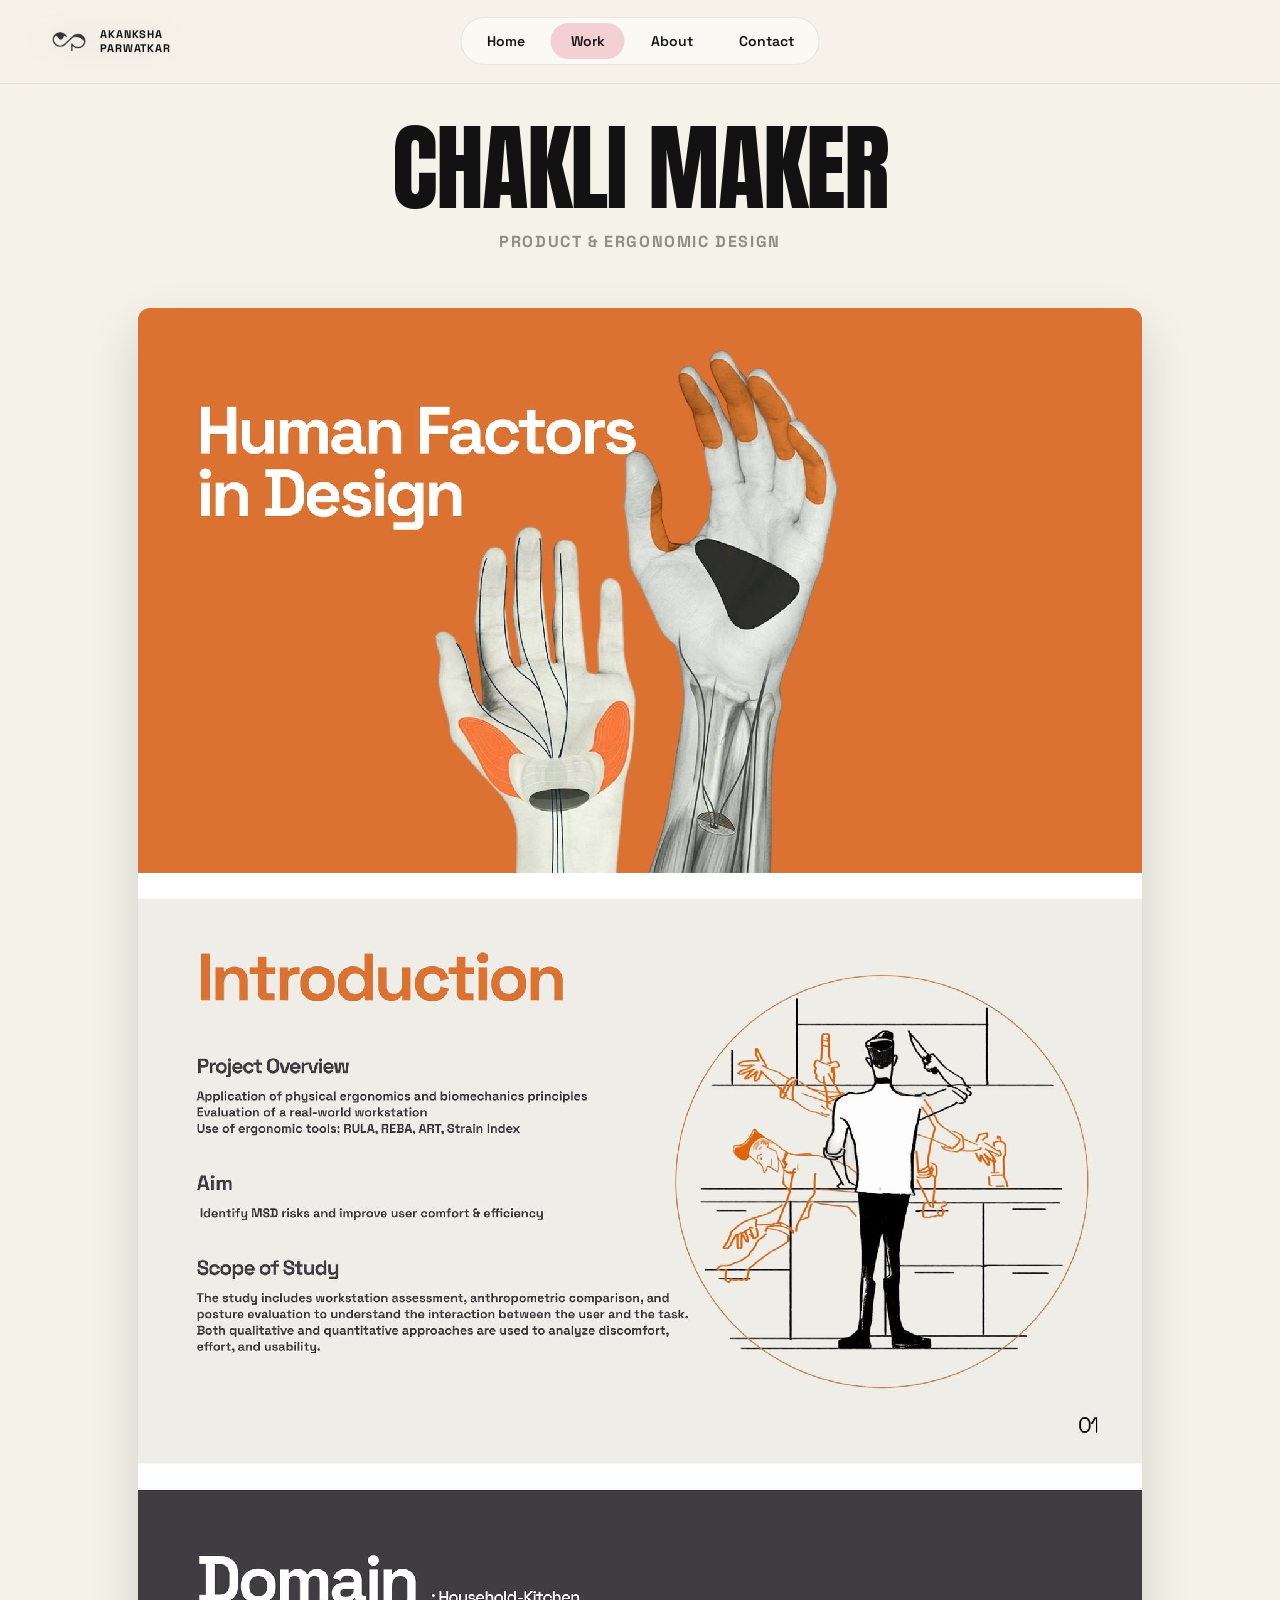
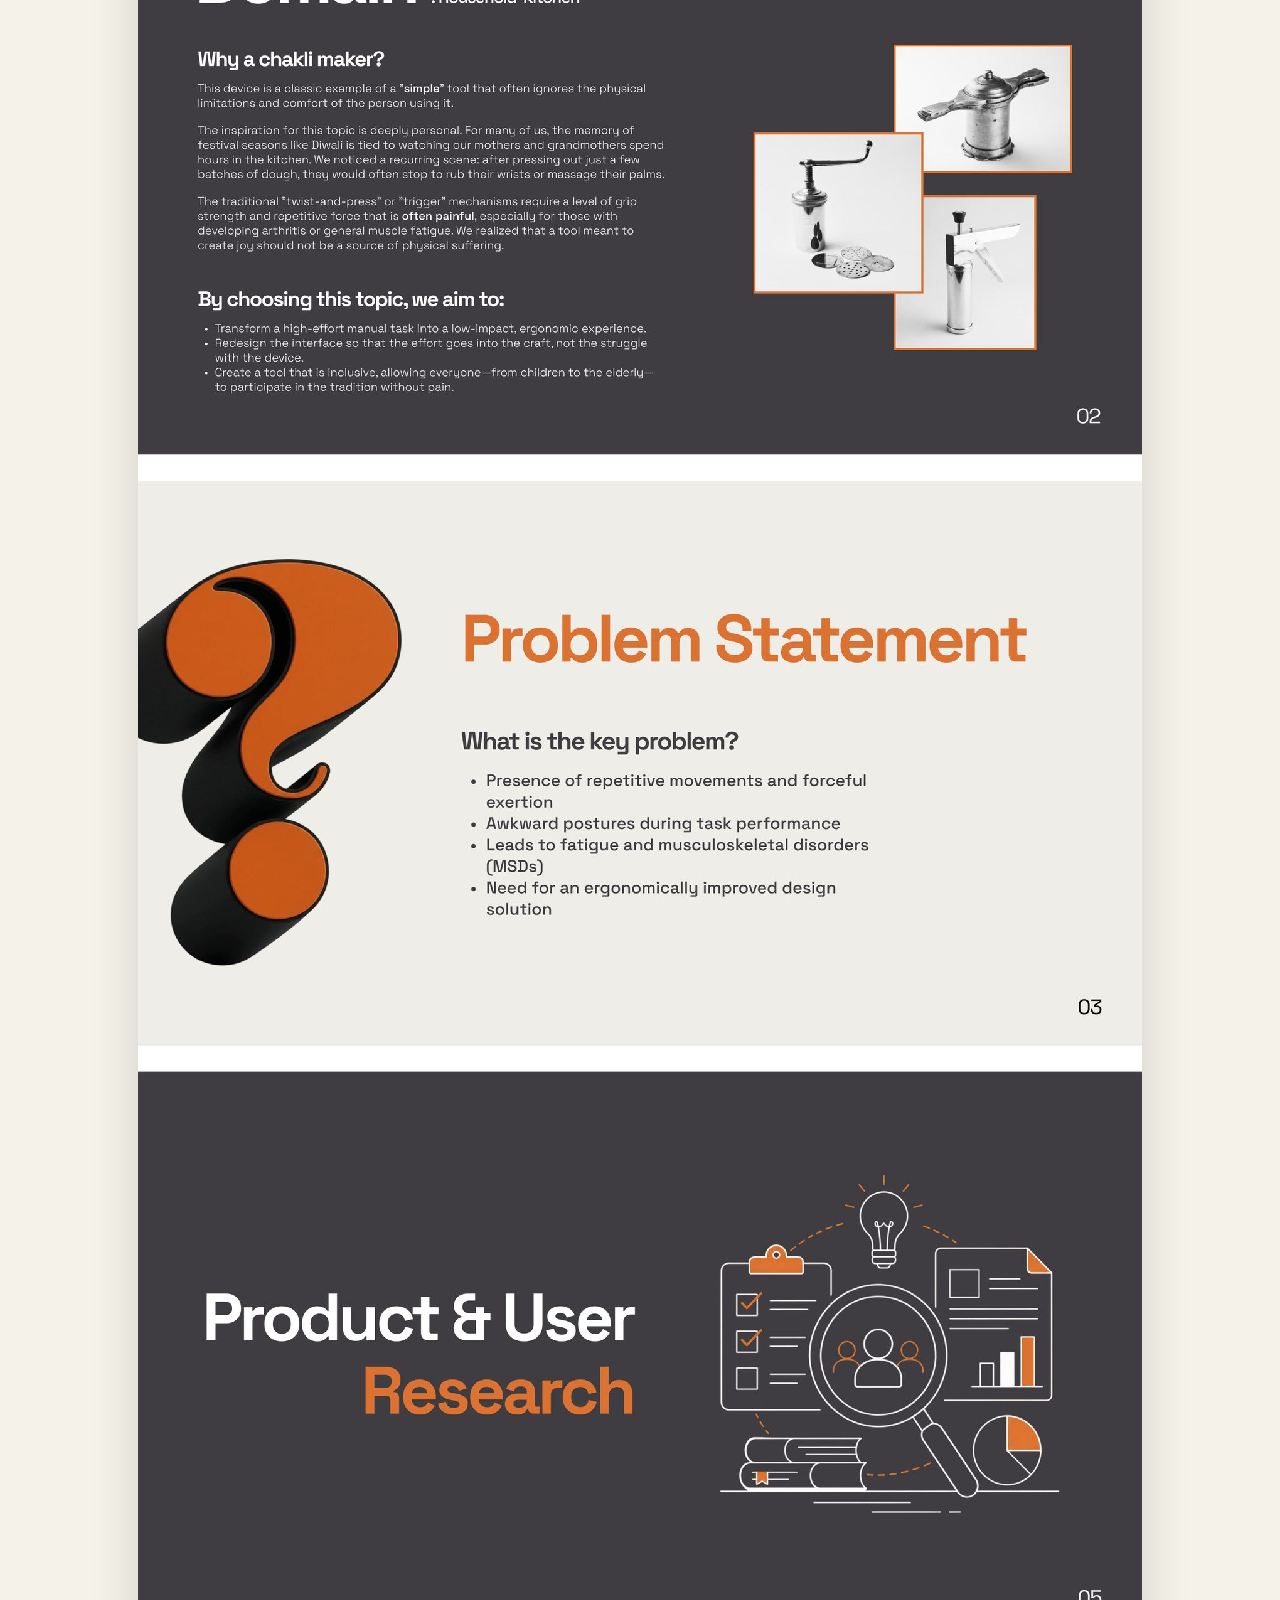
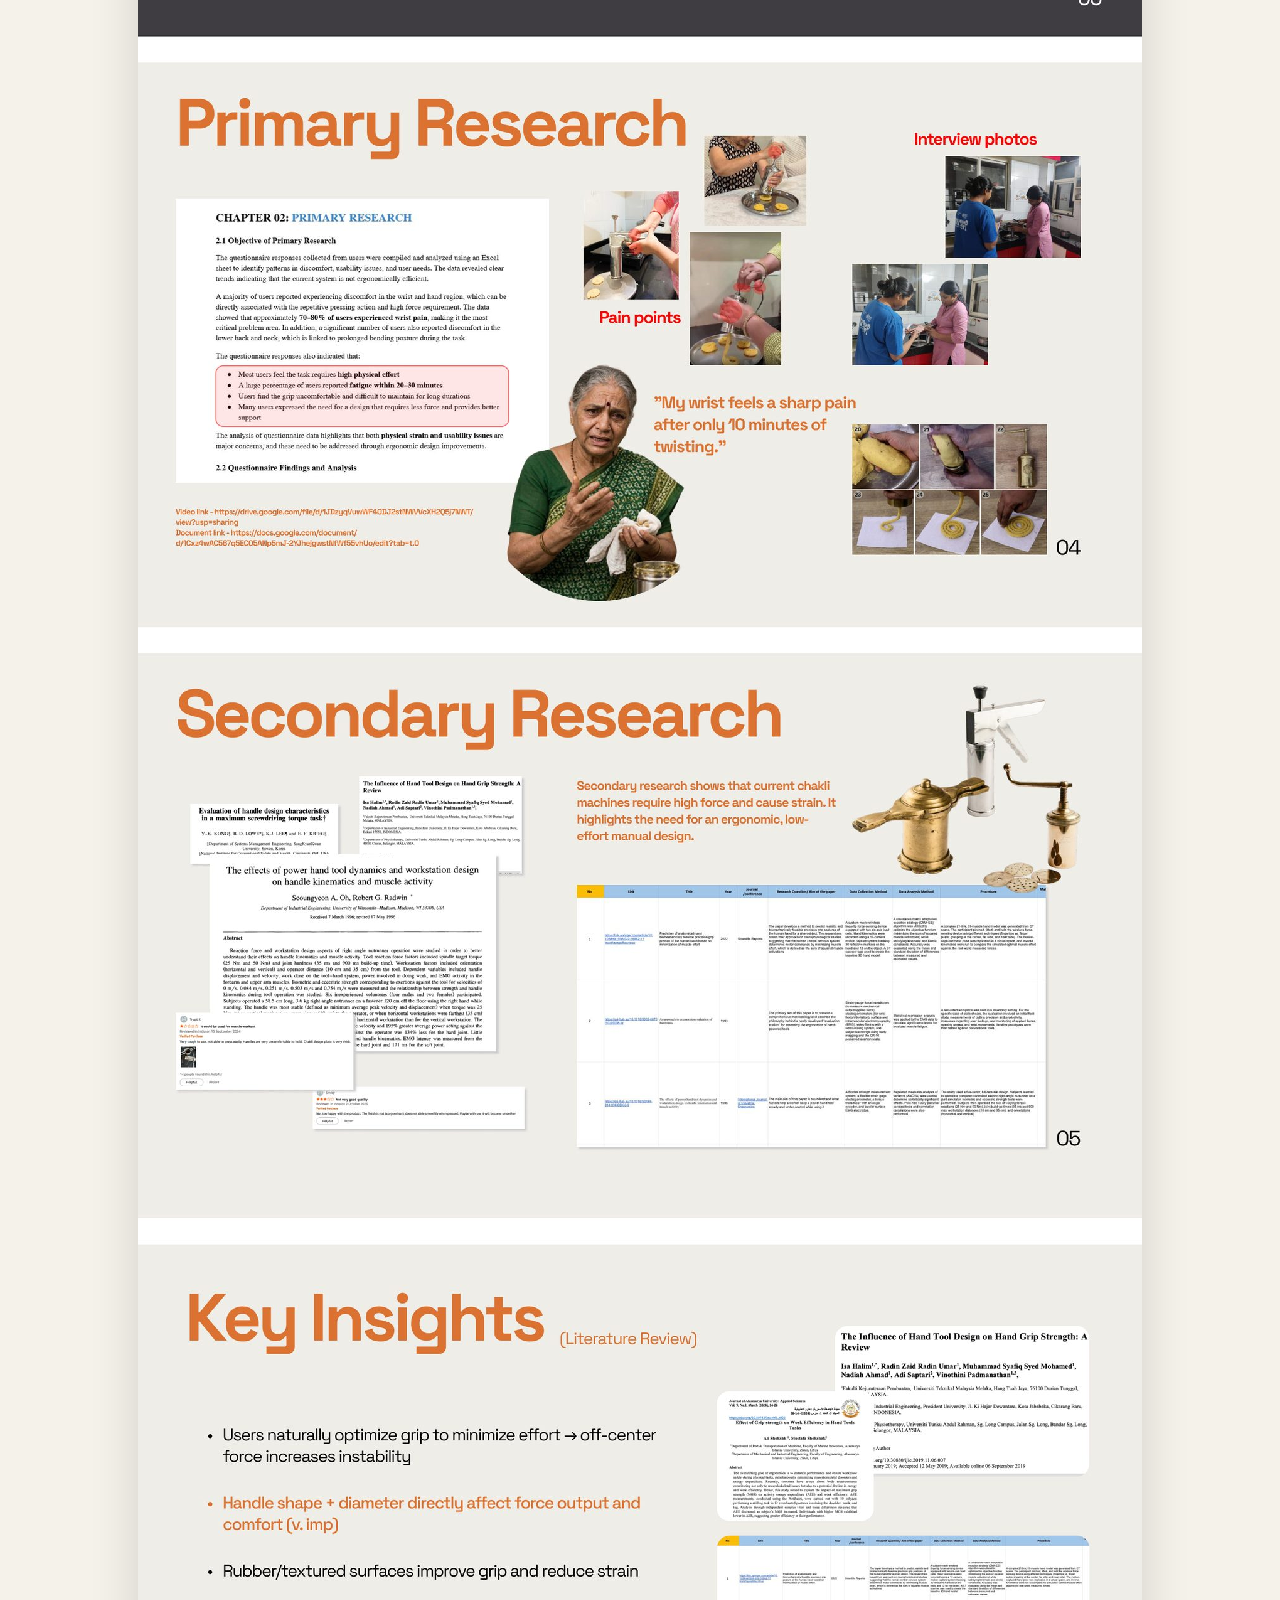
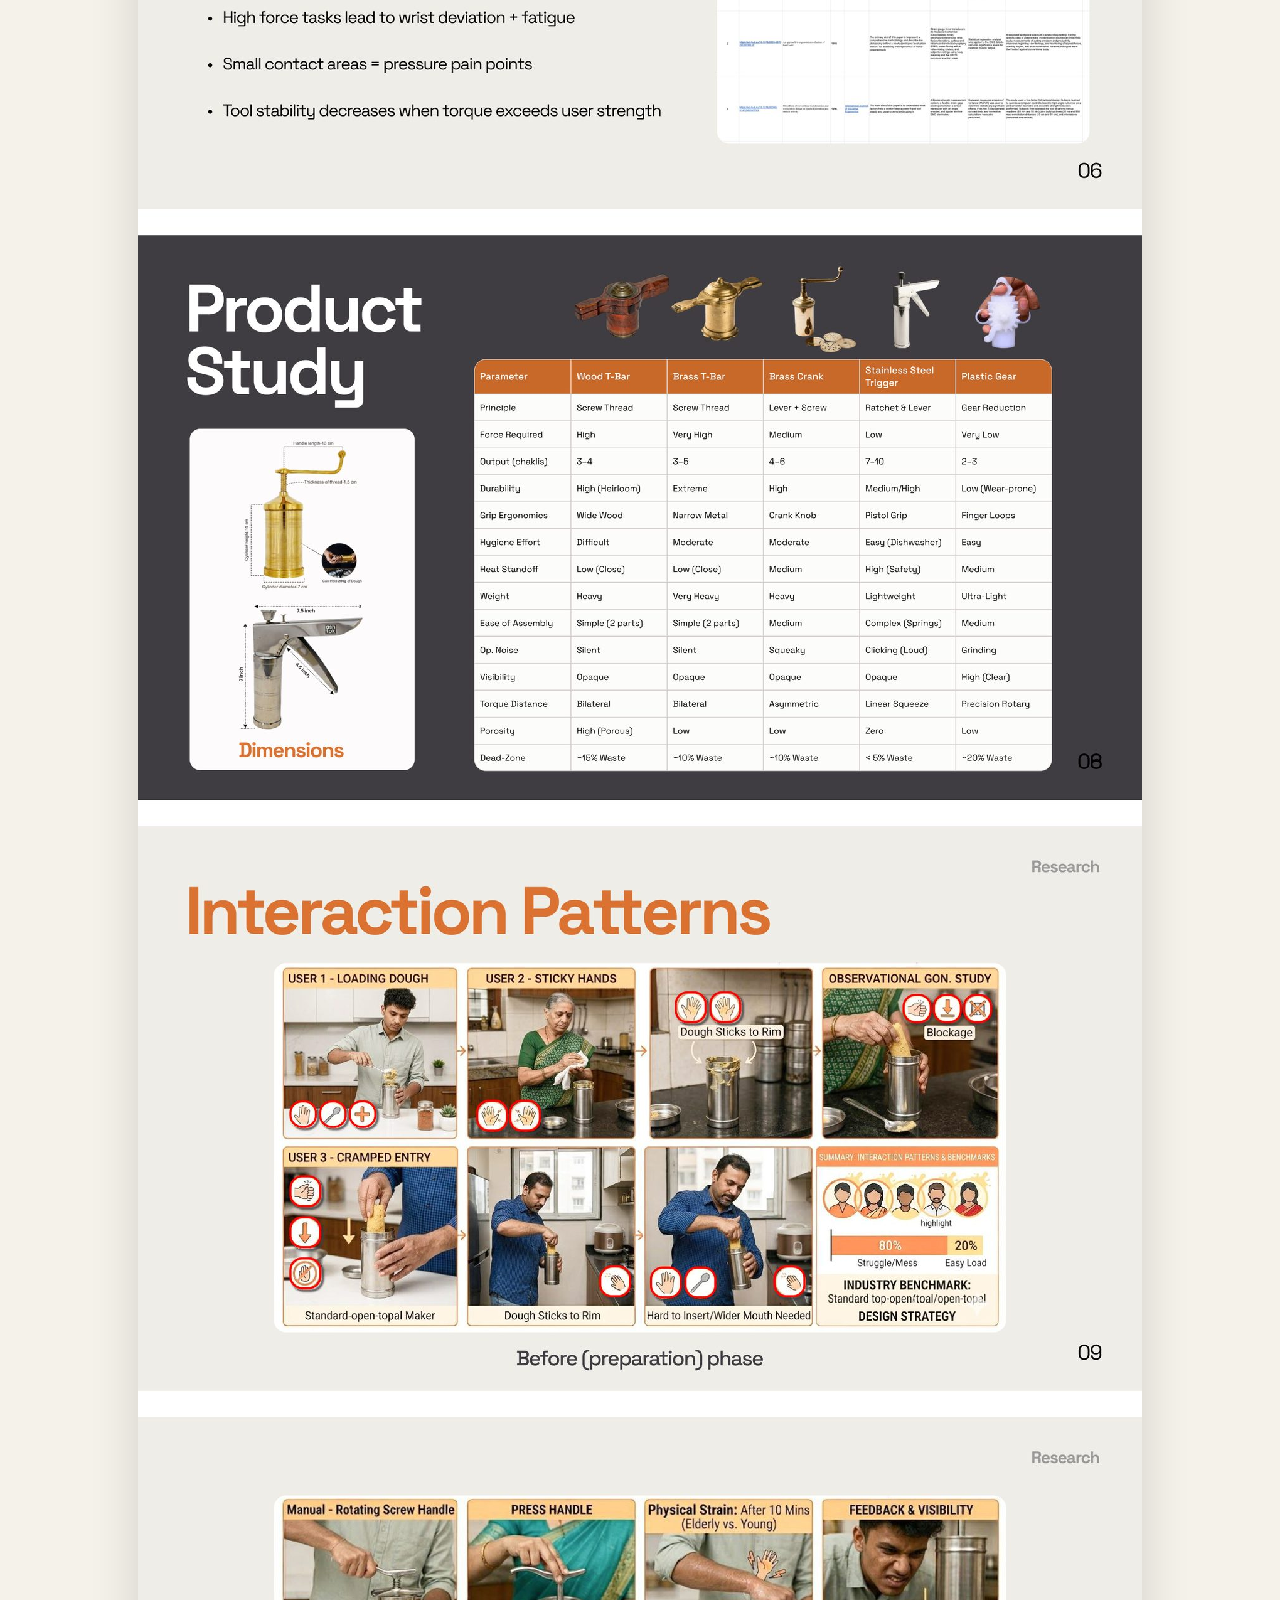
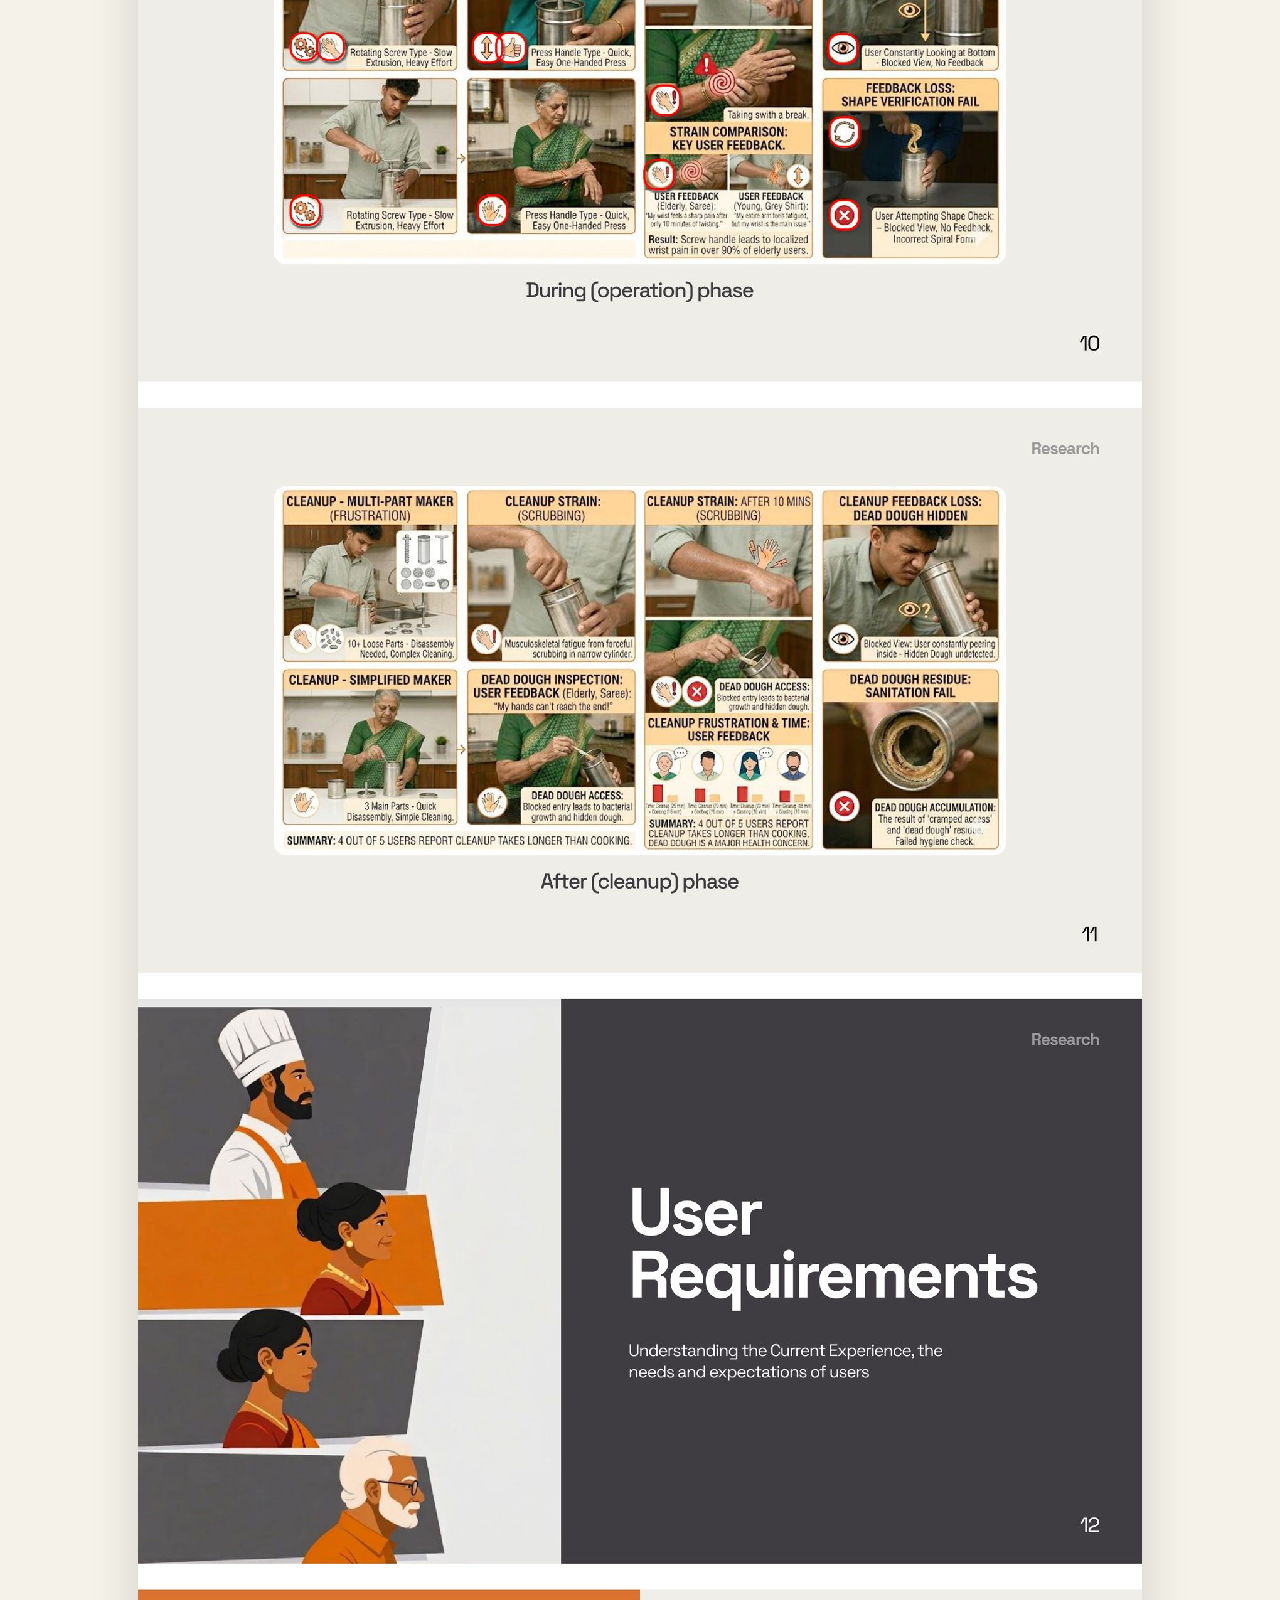
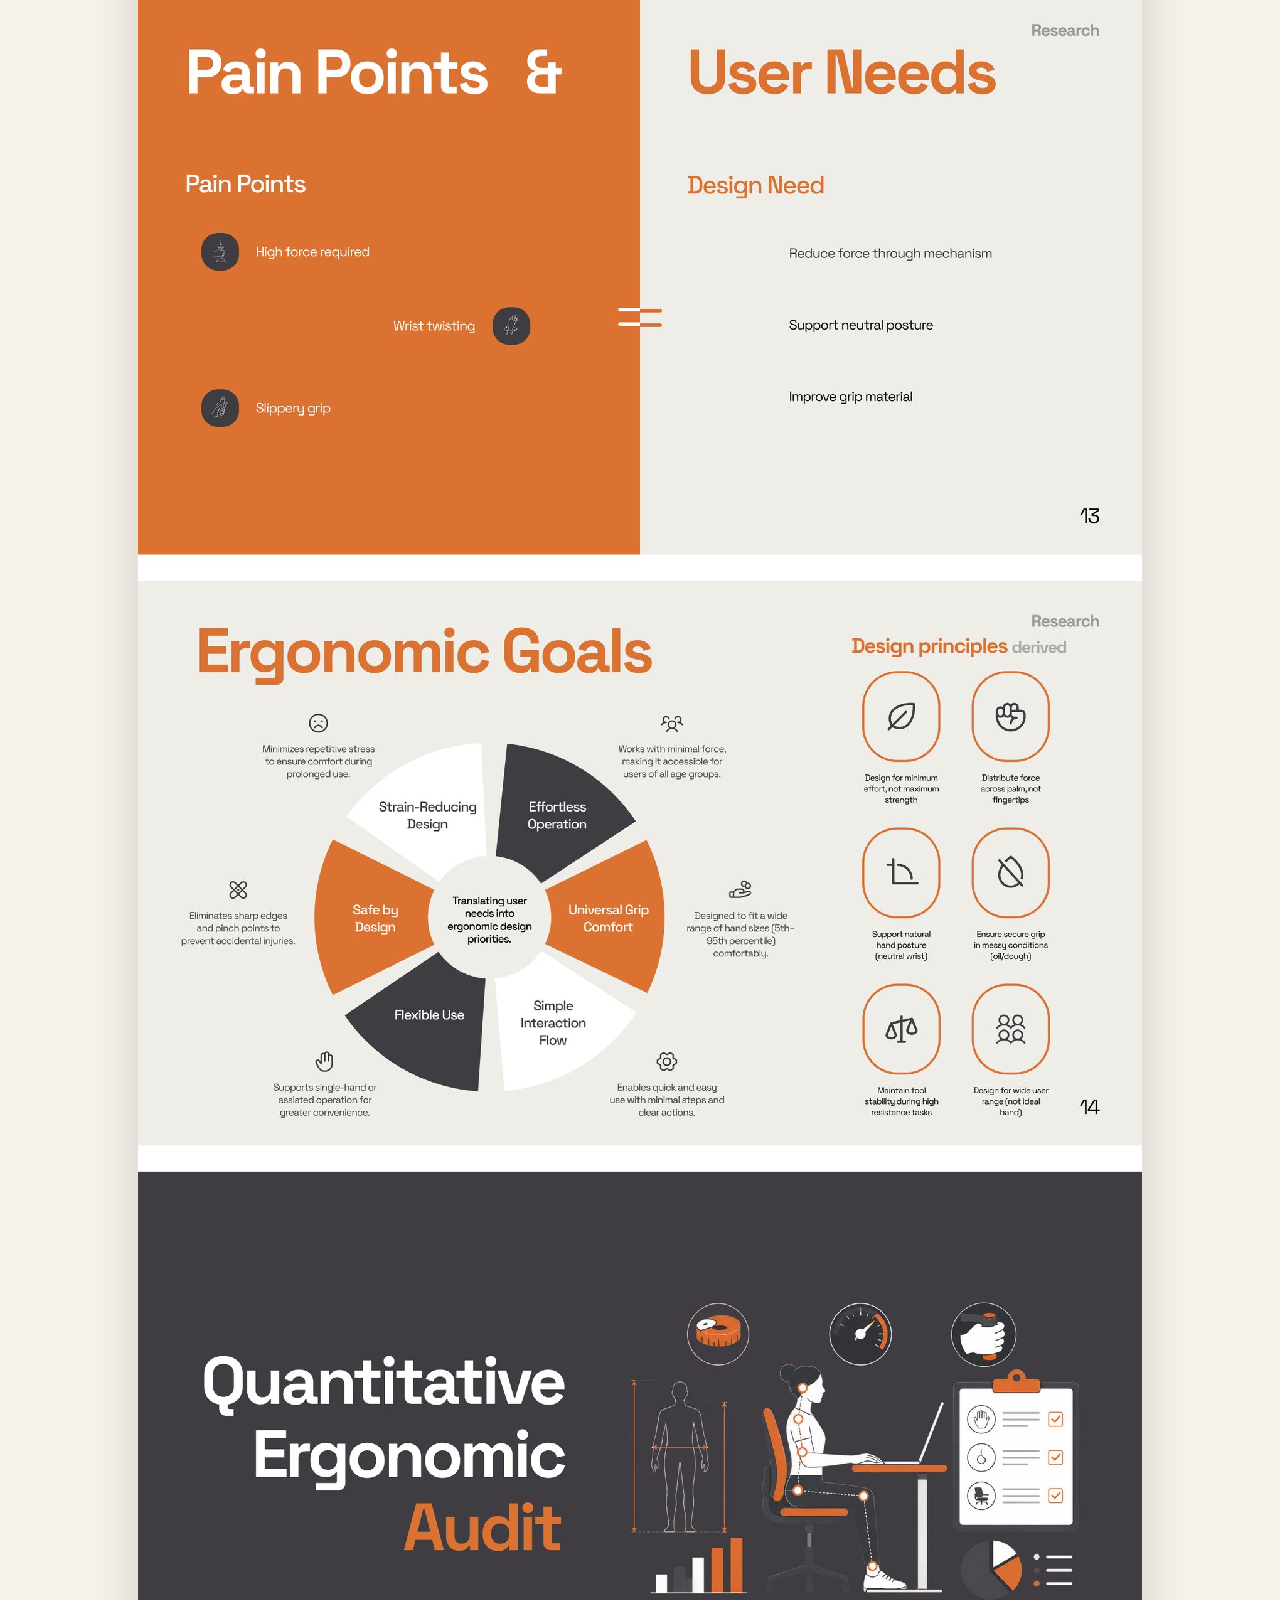
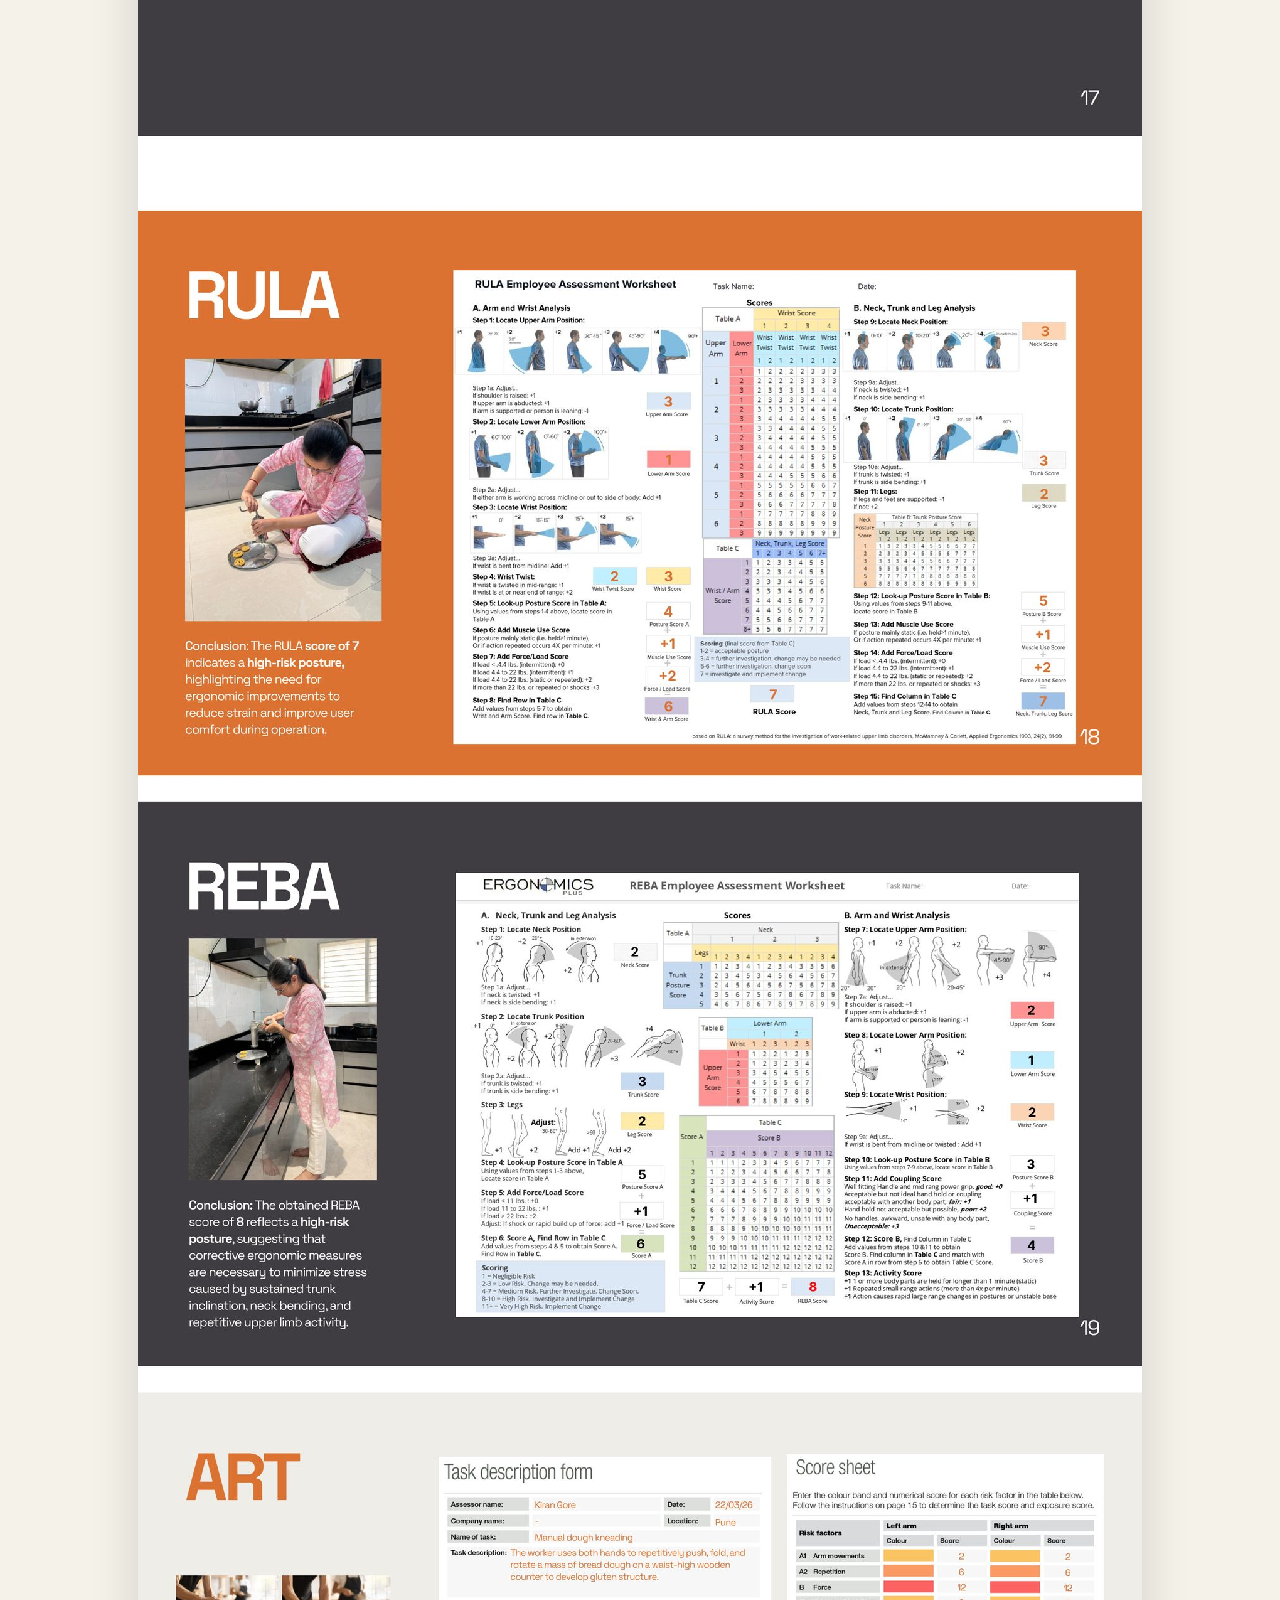
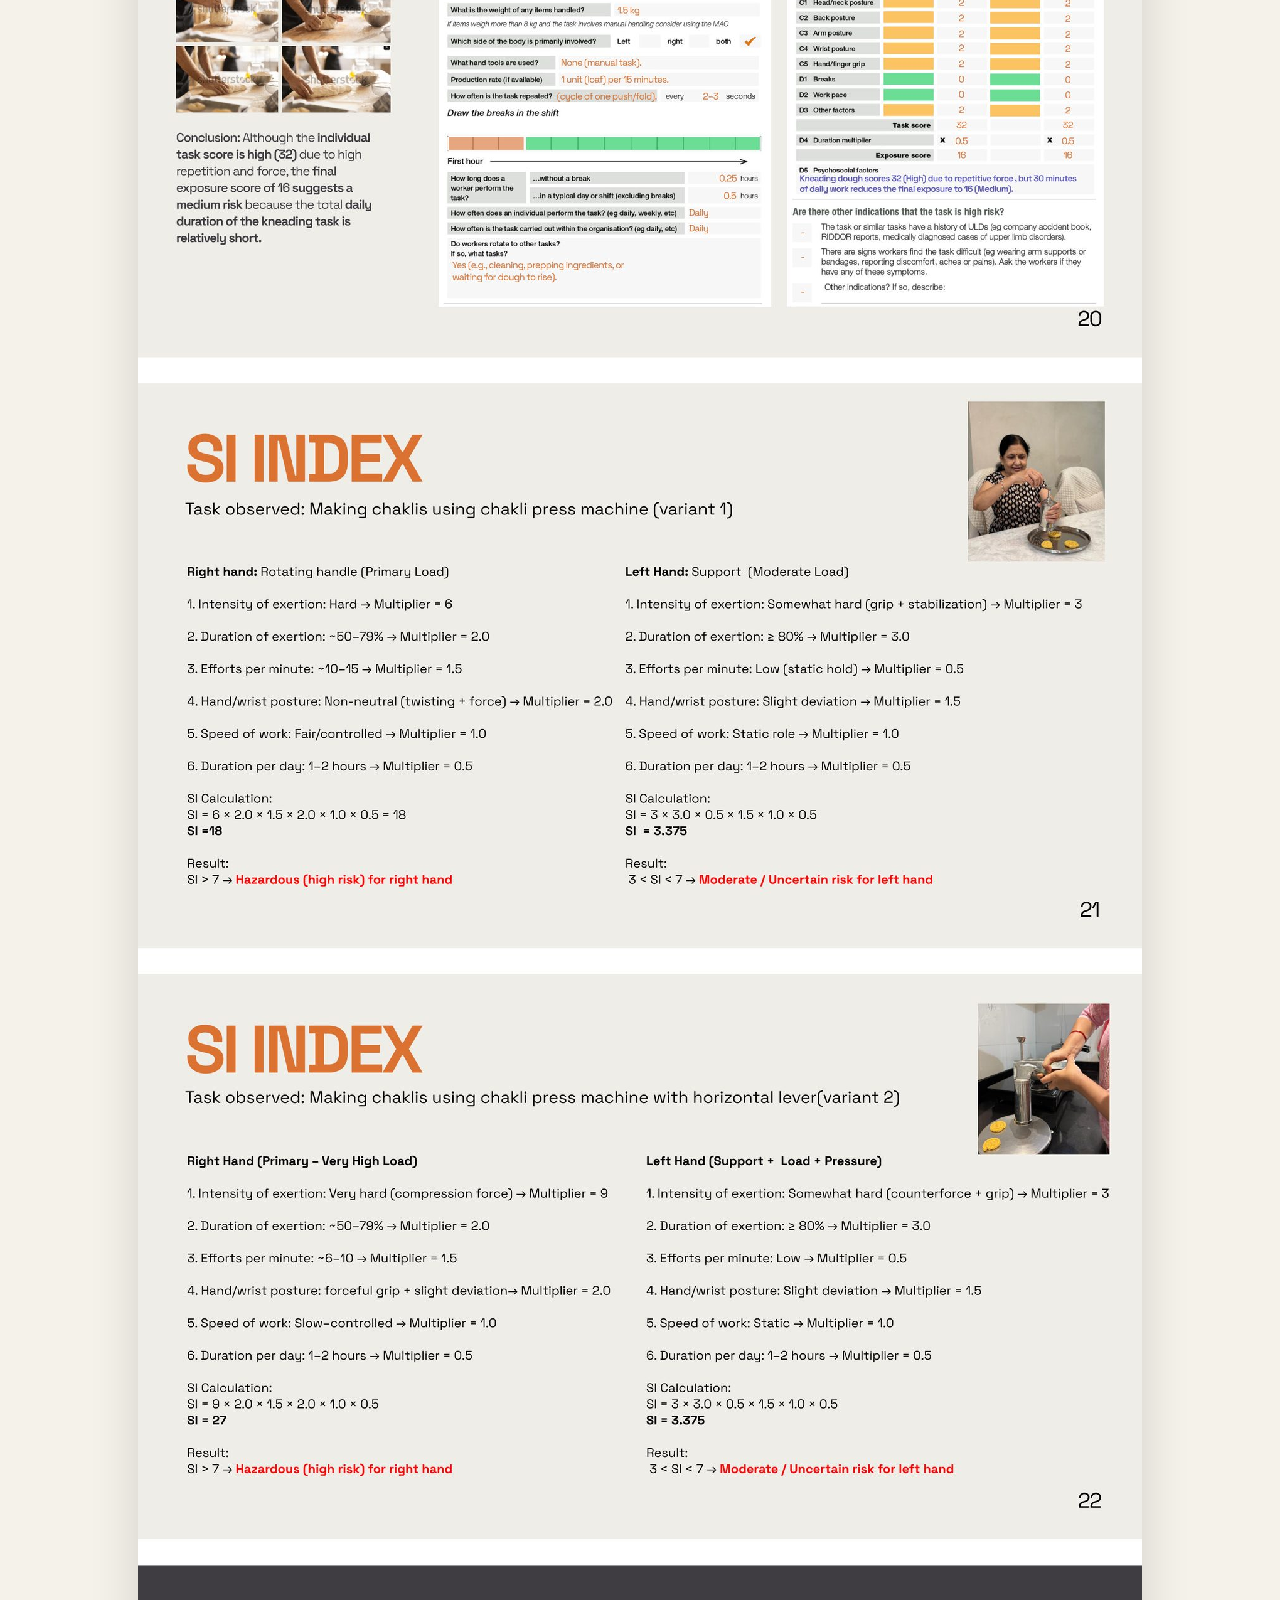
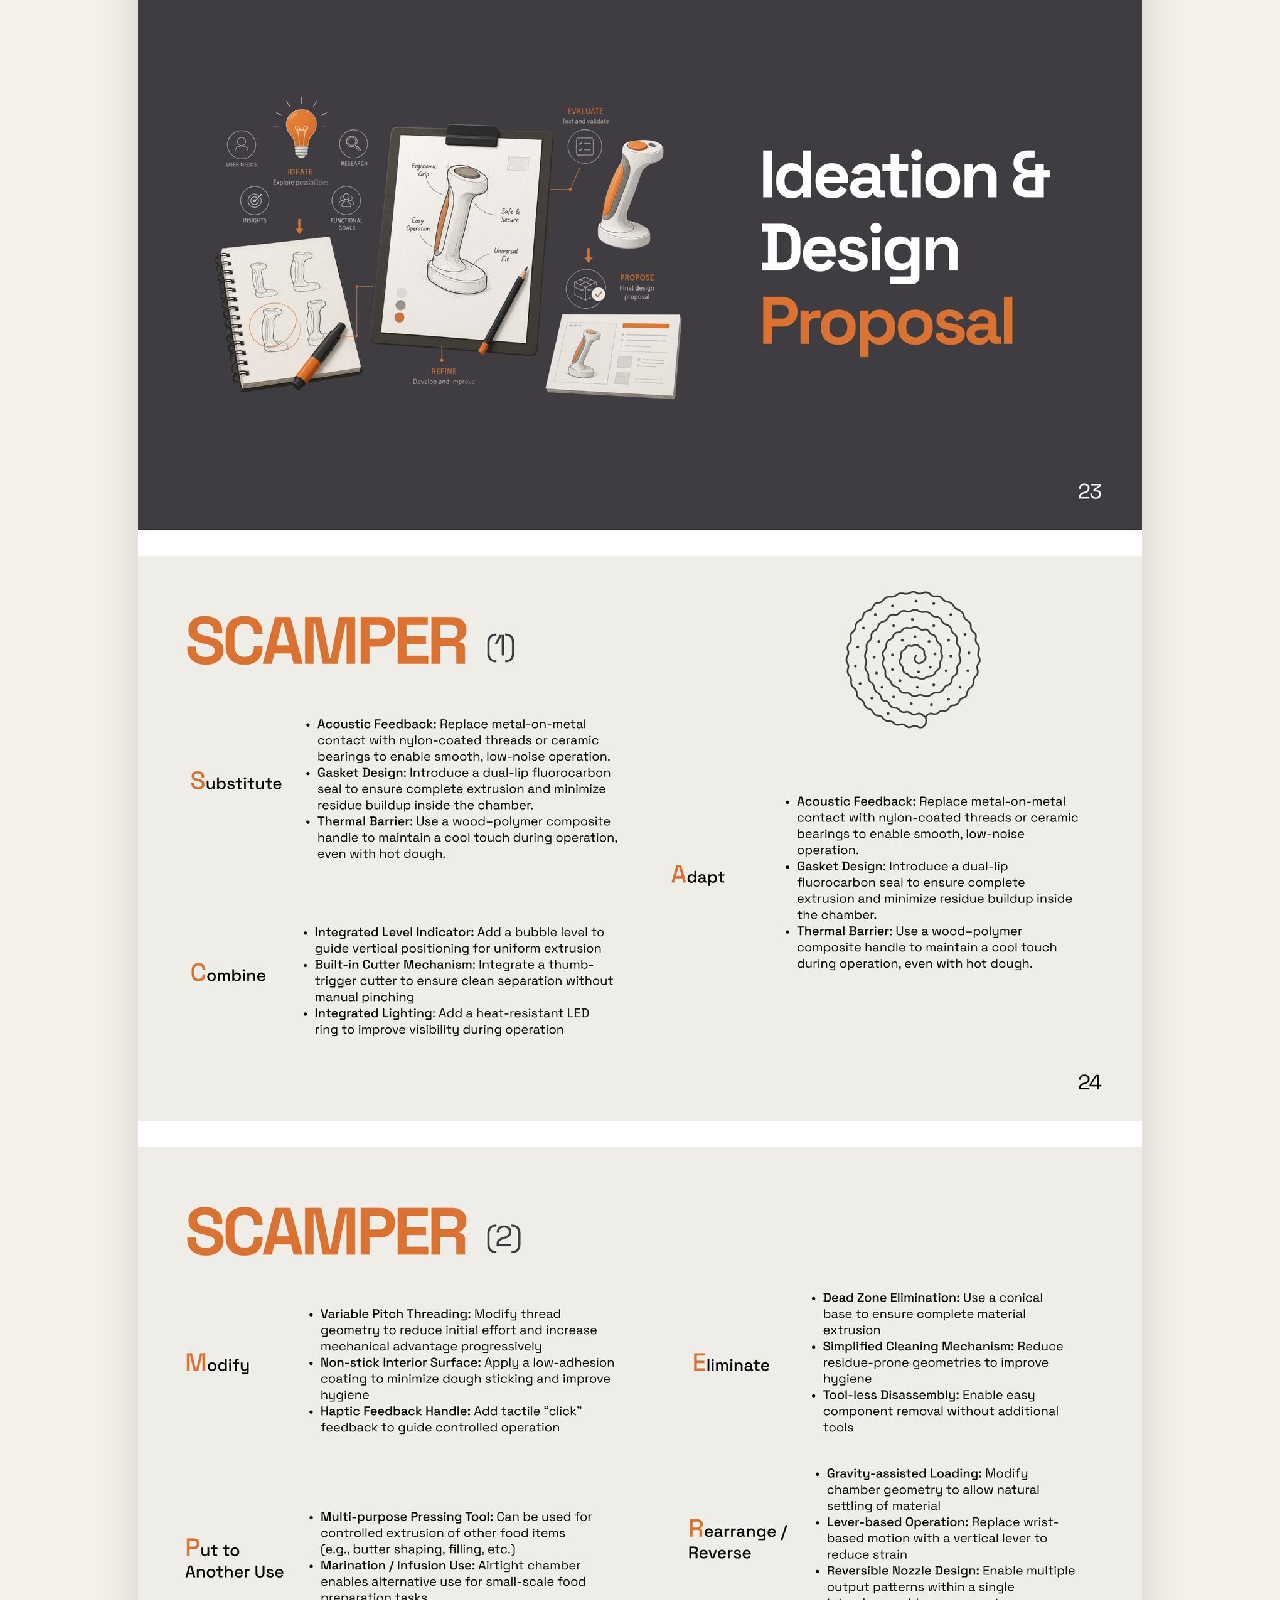
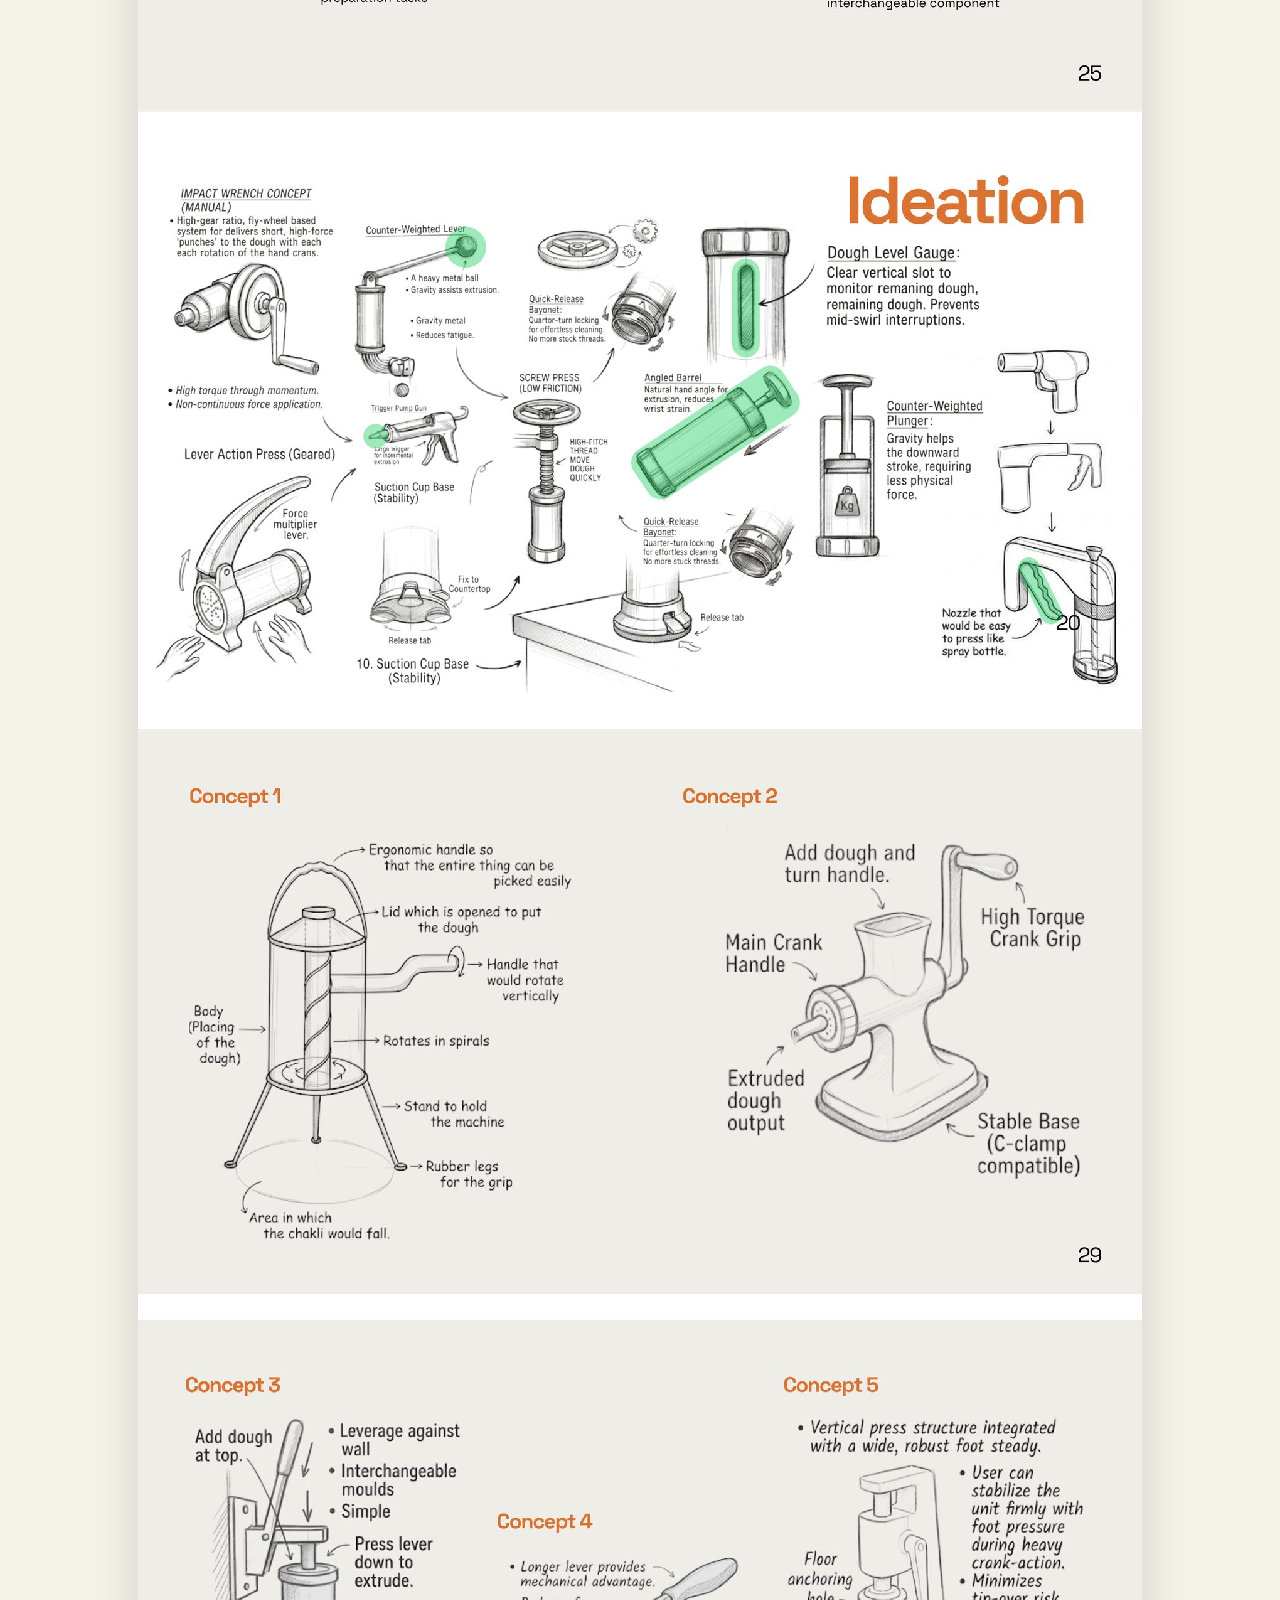
==== work/chakli.html @ 15c45d20 "Initial commit: Akanksha Parwatkar portfolio site Editorial UX/UI portfolio with hero, work case stu" ====
<!DOCTYPE html>
<html lang="en">
<head>
<meta charset="UTF-8">
<meta name="viewport" content="width=device-width, initial-scale=1.0">
<title>Chakli Maker — Akanksha Parwatkar</title>
<meta name="description" content="Chakli Maker — tradition made easier, an ergonomic redesign of the everyday chakli press for a more inclusive kitchen.">

<link rel="preconnect" href="https://fonts.googleapis.com">
<link rel="preconnect" href="https://fonts.gstatic.com" crossorigin>
<link href="https://fonts.googleapis.com/css2?family=Anton&family=Space+Grotesk:wght@400;500;600;700&family=Caveat:wght@500;600;700&display=swap" rel="stylesheet">

<link rel="stylesheet" href="../css/style.css">
</head>
<body>


<header class="navbar" id="navbar">
  <div class="nav-inner">
    <a href="../index.html" class="nav-logo" aria-label="Akanksha Parwatkar — Home">
      <span class="logo-mark">
        <img src="../assets/logo.png" alt="Akanksha Parwatkar logo" width="40" height="35">
      </span>
      <span class="logo-text">AKANKSHA<br>PARWATKAR</span>
    </a>

    <nav class="nav-pills" id="navPills">
      <a href="../index.html#home" class="pill" data-nav="home">Home</a>
      <a href="../index.html#work" class="pill active" data-nav="work">Work</a>
      <a href="../index.html#about" class="pill" data-nav="about">About</a>
      <a href="../index.html#contact" class="pill" data-nav="contact">Contact</a>
    </nav>

    <button class="nav-menu-btn" id="menuBtn" aria-label="Toggle menu" aria-expanded="false">
      <span></span>
    </button>
  </div>

  <div class="mobile-menu" id="mobileMenu">
    <a href="../index.html#home" data-nav="home">Home</a>
    <a href="../index.html#work" data-nav="work">Work</a>
    <a href="../index.html#about" data-nav="about">About</a>
    <a href="../index.html#contact" data-nav="contact">Contact</a>
  </div>
</header>

<main>
  <div class="cs-back-wrap">
    <a href="../index.html#work" class="cs-back">← Back to Work</a>
  </div>

  <div class="cs-hero">
    <h1 class="cs-title">Chakli Maker</h1>
    <span class="cs-tag">Product &amp; Ergonomic Design</span>
  </div>

  <div class="cs-gallery-slides">
    <img src="../assets/work/chakli/full.jpg" alt="Chakli Maker case study — full design process and visuals" width="1600" height="30168" loading="lazy">
  </div>

  <div class="cs-footer">
    <a href="../index.html#work" class="cs-back">← Back to Work</a>
  </div>
</main>

<script src="../js/case-study.js"></script>
</body>
</html>
---- css/style.css ----
/* =========================================================
   AKANKSHA PARWATKAR — PORTFOLIO
   Editorial, bold, collage-style UX/UI portfolio
   ========================================================= */

:root{
  --bg:            #f5f2ea;
  --bg-soft:       #efece2;
  --ink:           #121212;
  --dark:          #0a0a0a;

  --pink:          #ff4d8d;
  --pink-soft:     #ffc9dd;
  --yellow:        #e8ff4e;
  --lime:          #cdfa3f;
  --blue:          #3b5bfd;
  --coral:         #ea5a34;
  --lavender:      #c9d4ff;

  --blush:         #f3d0d2;
  --blush-deep:    #d98f96;
  --lavender-soft: #cbc4ee;
  --court-blue:    #3d6fc4;

  --font-display:  'Anton', 'Archivo Black', sans-serif;
  --font-body:     'Space Grotesk', sans-serif;
  --font-hand:     'Caveat', cursive;

  --nav-h: 84px;
  --container: 1600px;
  --edge: 48px;
}

@media (max-width: 900px){
  :root{ --edge: 22px; --nav-h: 72px; }
}

*,*::before,*::after{ box-sizing:border-box; }
html{ scroll-behavior:smooth; }

body{
  margin:0;
  background:var(--bg);
  color:var(--ink);
  font-family:var(--font-body);
  -webkit-font-smoothing:antialiased;
  overflow-x:hidden;
  cursor:url("../assets/cursor-pink.svg") 3 2, auto;
}

img{ max-width:100%; display:block; }
a{ color:inherit; text-decoration:none; }
ul{ list-style:none; margin:0; padding:0; }
button{ font-family:inherit; cursor:inherit; background:none; border:none; color:inherit; }
mark{ background:none; color:inherit; }

section{ position:relative; }

.reveal-up, .reveal-fade, .reveal-line{ will-change: transform, opacity; }

/* =========================== NAVBAR =========================== */
.navbar{
  position:fixed; top:0; left:0; right:0; z-index:1000;
  height:var(--nav-h);
  display:flex; align-items:center;
  padding:0 var(--edge);
  background:rgba(245,242,234,.72);
  backdrop-filter:blur(14px) saturate(1.4);
  -webkit-backdrop-filter:blur(14px) saturate(1.4);
  border-bottom:1px solid rgba(18,18,18,.08);
  transition:transform .5s cubic-bezier(.6,0,.2,1), background .4s ease, border-color .4s ease;
}
.navbar.nav-on-dark{
  background:rgba(10,10,10,.6);
  border-bottom-color:rgba(255,255,255,.1);
  color:#fff;
}

.nav-inner{
  width:100%; max-width:var(--container); margin:0 auto;
  display:flex; align-items:center; justify-content:space-between;
  gap:24px;
}

.nav-logo{ display:flex; align-items:center; gap:10px; }
.logo-mark{ color:var(--ink); display:flex; }
.logo-mark img{ width:42px; height:auto; display:block; }
.navbar.nav-on-dark .logo-mark img{ filter:invert(1) brightness(1.6); }
.logo-text{
  font-family:var(--font-body); font-weight:700; font-size:11px;
  letter-spacing:.08em; line-height:1.3;
}

.nav-pills{
  position:absolute; left:50%; transform:translateX(-50%);
  display:flex; gap:6px;
  background:rgba(255,255,255,.5);
  border:1px solid rgba(18,18,18,.08);
  padding:5px; border-radius:999px;
}

.navbar.nav-on-dark .nav-pills{
  background:rgba(255,255,255,.06);
  border-color:rgba(255,255,255,.12);
}
.pill{
  padding:9px 20px; border-radius:999px;
  font-size:14px; font-weight:600;
  color:var(--ink); transition:background .3s ease, color .3s ease;
}
.navbar.nav-on-dark .pill{ color:#fff; }
.pill:hover{ background:rgba(18,18,18,.08); }
.navbar.nav-on-dark .pill:hover{ background:rgba(255,255,255,.12); }
.pill.active{
  background:var(--blush);
  color:var(--ink);
}
.navbar.nav-on-dark .pill.active{
  background:#bfe6f7;
  color:var(--ink);
}

.nav-menu-btn{
  width:42px; height:42px; border-radius:50%;
  border:1.5px solid var(--ink);
  display:flex; align-items:center; justify-content:center;
  position:relative;
}
.navbar.nav-on-dark .nav-menu-btn{ border-color:#fff; }
.nav-menu-btn span, .nav-menu-btn span::before, .nav-menu-btn span::after{
  content:''; display:block; width:16px; height:2px; background:var(--ink);
  position:absolute; transition:transform .3s ease, opacity .3s ease;
}
.navbar.nav-on-dark .nav-menu-btn span,
.navbar.nav-on-dark .nav-menu-btn span::before,
.navbar.nav-on-dark .nav-menu-btn span::after{ background:#fff; }
.nav-menu-btn span::before{ transform:translateY(-6px); }
.nav-menu-btn span::after{ transform:translateY(6px); }
.nav-menu-btn.is-open span{ background:transparent; }
.nav-menu-btn.is-open span::before{ transform:rotate(45deg); }
.nav-menu-btn.is-open span::after{ transform:rotate(-45deg); }

.mobile-menu{
  display:none;
  flex-direction:column;
  padding:10px var(--edge) 22px;
  gap:2px;
}
.mobile-menu a{
  padding:14px 4px; font-size:22px; font-family:var(--font-body); font-weight:700;
  border-bottom:1px solid rgba(18,18,18,.1);
}
.mobile-menu.is-open{ display:flex; }

/* =========================== SHARED BITS =========================== */
.hand-note{
  font-family:var(--font-hand);
  font-size:22px; line-height:1.15; font-weight:600;
  color:var(--ink);
}
.underline-scribble{
  display:block; width:60%; height:6px; margin-top:6px;
  background:none; border-bottom:2.5px solid var(--ink);
  transform:rotate(-1deg);
}
.underline-scribble.alt{ border-color:var(--ink); width:80%; }

.section-index{
  font-family:var(--font-body); font-weight:700; font-size:13px;
  letter-spacing:.1em; color:rgba(18,18,18,.4);
  display:block; margin-bottom:8px;
}
.section-index.dark{ color:rgba(18,18,18,.35); }

.blob{ position:absolute; border-radius:50%; filter:blur(0px); }

/* =========================== HERO =========================== */
.hero{
  min-height:100vh;
  padding:calc(var(--nav-h) + 40px) var(--edge) 90px;
  position:relative;
  background:var(--bg);
  overflow:hidden;
  display:flex; align-items:center; justify-content:center;
}

.hero-content{
  position:relative; z-index:3;
  max-width:640px;
  margin:0 auto;
  text-align:center;
}
.eyebrow{
  font-size:13px; font-weight:700; letter-spacing:.2em;
  text-transform:uppercase; color:rgba(18,18,18,.45);
  margin:0 0 14px;
}
.hero-title{
  font-family:var(--font-display);
  font-weight:400;
  line-height:.9;
  text-transform:uppercase;
  margin:0;
  font-size:clamp(48px, 8vw, 108px);
  letter-spacing:-.02em;
  position:relative;
}
.hero-title span{ display:block; overflow:hidden; }
.hero-sub{
  margin:24px auto 0;
  max-width:600px;
  font-family:var(--font-display);
  font-weight:400;
  text-transform:uppercase;
  font-size:clamp(20px, 2.6vw, 30px);
  line-height:1.25;
  letter-spacing:-.01em;
  color:rgba(18,18,18,.18);
}


.hero-illustration{
  position:absolute; left:clamp(16px, 3vw, 56px); bottom:10px;
  width:clamp(260px, 30vw, 460px); height:auto;
  z-index:2;
  opacity:0;
  animation:heroIllustrationIn .8s 2.5s cubic-bezier(.2,.8,.2,1) both;
}
@keyframes heroIllustrationIn{
  from{ opacity:0; transform:translateY(30px); }
  to{ opacity:1; transform:translateY(0); }
}

.hero-lineart{
  position:absolute; right:-2vw; bottom:-48px;
  width:clamp(510px, 59vw, 934px); height:auto;
  z-index:0;
  pointer-events:none;
  opacity:0;
  animation:heroLineartIn 1.1s 2.7s cubic-bezier(.2,.8,.2,1) both;
}
@keyframes heroLineartIn{
  from{ opacity:0; transform:translateY(20px); }
  to{ opacity:.9; transform:translateY(0); }
}

/* Hero entrance — plain CSS keyframes, not JS-driven: guaranteed to run
   even if a script fails to load or a JS animation ticker stalls. Delays are
   offset so content reveals right as the logo preloader (below) finishes. */
@keyframes heroRise{
  from{ opacity:0; transform:translateY(22px); }
  to{ opacity:1; transform:translateY(0); }
}
.eyebrow{ animation:heroRise .6s 1.9s cubic-bezier(.2,.7,.2,1) both; }
.hero-title .line-1{ animation:heroRise .6s 2.05s cubic-bezier(.2,.7,.2,1) both; }
.hero-title .line-2{ animation:heroRise .6s 2.2s cubic-bezier(.2,.7,.2,1) both; }
.hero-sub{ animation:heroRise .6s 2.4s cubic-bezier(.2,.7,.2,1) both; }
@media (prefers-reduced-motion: reduce){
  .eyebrow, .hero-title span, .hero-sub, .hero-illustration{
    animation:none; opacity:1;
  }
  .hero-lineart{ animation:none; opacity:.9; }
}

/* ============ PRELOADER — pure CSS timing, cannot get stuck open ============ */
.preloader{
  position:fixed; inset:0; z-index:9999;
  background:var(--bg);
  display:flex; align-items:center; justify-content:center;
  animation:preloaderOut .5s ease 1.3s both;
  cursor:inherit;
}
.preloader-logo{
  width:clamp(64px, 12vw, 110px); height:auto;
  animation:preloaderLogoIn .6s cubic-bezier(.2,.8,.2,1) both;
}
@keyframes preloaderLogoIn{
  from{ opacity:0; transform:scale(.96); }
  to{ opacity:1; transform:scale(1); }
}
@keyframes preloaderOut{
  0%{ opacity:1; visibility:visible; }
  99%{ opacity:0; visibility:visible; }
  100%{ opacity:0; visibility:hidden; }
}
.preloader.preloader-skip{
  animation:none !important; opacity:0 !important; visibility:hidden !important;
  transition:opacity .25s ease;
}
@media (prefers-reduced-motion: reduce){
  .preloader{ animation-duration:.01s; animation-delay:.2s; }
  .preloader-logo{ animation:none; opacity:1; }
}

/* =========================== SWIM TRANSITION =========================== */
.swim-strip{
  background:var(--bg);
  padding:100px 0 30px;
  display:flex; justify-content:center;
  overflow:hidden;
}
.swim-track{
  position:relative;
  width:100%;
  height:clamp(70px, 15vh, 130px);
  overflow:hidden;
}
.swim-lane{
  position:absolute; inset:0;
  width:100%; height:100%;
  object-fit:cover; object-position:center;
  display:block;
}
.swim-swimmer{
  position:absolute; top:50%; left:0;
  height:70%; width:auto;
  transform:translate(0, -50%);
  will-change:transform;
}
@media (max-width:900px){
  .swim-strip{ padding:70px 0 40px; }
  .swim-track{ height:clamp(50px, 11vh, 90px); }
}

/* =========================== WORK ===================== */
.work{
  background:var(--dark);
  color:#fff;
  padding:50px var(--edge) 50px;
  overflow:hidden;
}
.work-header{
  max-width:var(--container); margin:0 auto;
  display:grid;
  grid-template-columns:1fr;
  align-items:start;
  gap:16px 24px;
  position:relative;
}
.work .section-index{ color:rgba(255,255,255,.4); grid-column:1/2; }
.work-title{
  font-family:var(--font-display);
  font-weight:400;
  font-size:clamp(64px, 13vw, 168px);
  line-height:.82; margin:0;
  letter-spacing:-.02em;
  grid-column:1/2;
}
.work-desc{
  grid-column:1/2;
  max-width:520px; margin:22px 0 0;
  font-size:17px; line-height:1.5; color:rgba(255,255,255,.65);
  font-weight:500;
}
/* Poster collage */
.poster-stack{
  max-width:var(--container); margin:90px auto 0;
  display:flex; align-items:flex-start; justify-content:center;
  gap:0;
  min-height:560px;
  position:relative;
}
.poster{
  --w: 260px;
  --rot: 0deg;
  --arc: 0px;
  width:var(--w);
  aspect-ratio:3/4.3;
  background:var(--bg, #eee);
  color:var(--fg,#111);
  border-radius:6px;
  padding:22px 20px 24px;
  display:flex; flex-direction:column;
  position:relative;
  box-shadow:0 30px 60px rgba(0,0,0,.45);
  transform:rotate(var(--rot)) translateY(var(--arc));
  transform-origin:50% 130%;
  transition:transform .45s cubic-bezier(.22,.85,.25,1.1), box-shadow .45s ease, z-index 0s;
  flex-shrink:0;
  margin:0 -58px;
  cursor:inherit;
}
/* systematic fan — same rotation increment and arc curve between every card */
.poster:nth-child(1){ --rot:-12deg; --arc:22px; z-index:1; }
.poster:nth-child(2){ --rot:-6deg; --arc:6px; z-index:2; }
.poster:nth-child(3){ --rot:0deg; --arc:0px; z-index:3; }
.poster:nth-child(4){ --rot:6deg; --arc:6px; z-index:4; }
.poster:nth-child(5){ --rot:12deg; --arc:22px; z-index:5; margin-right:0; }

.poster:hover{
  transform:rotate(0deg) translateY(-44px) scale(1.1);
  z-index:20 !important;
  box-shadow:0 45px 90px rgba(0,0,0,.55);
}

/* full-cover posters — the whole card is a single designed cover image,
   no HTML text/badges layered on top */
.poster-cover{
  padding:0;
  aspect-ratio:2/3;
  overflow:hidden;
}
.poster-cover-img{
  width:100%; height:100%; object-fit:cover; display:block;
  transition:transform .6s cubic-bezier(.2,.8,.2,1);
}
.poster-cover:hover .poster-cover-img{ transform:scale(1.05); }

.poster-top{
  display:flex; align-items:flex-start; justify-content:space-between; gap:10px;
}
.poster-top-left{
  display:flex; align-items:baseline; gap:8px; min-width:0;
}
.poster-num{
  font-family:var(--font-display); font-size:15px; font-weight:400;
  opacity:.45; flex-shrink:0;
}
.poster-cat{
  font-size:10px; font-weight:700; letter-spacing:.06em;
  opacity:.7; line-height:1.3; max-width:120px;
}
.poster-arrow{
  width:34px; height:34px; border-radius:50%;
  border:1.5px solid currentColor;
  display:flex; align-items:center; justify-content:center;
  flex-shrink:0;
  transition:background .3s ease, color .3s ease, transform .3s ease;
}
.poster:hover .poster-arrow{ transform:rotate(45deg); background:var(--fg); color:var(--bg); }

.poster-visual{
  flex:1; position:relative; margin:14px 0; border-radius:4px; overflow:hidden;
  background:rgba(0,0,0,.06);
}
.poster-visual img{
  width:100%; height:100%; object-fit:cover; display:block;
  transition:transform .6s cubic-bezier(.2,.8,.2,1);
}
.poster:hover .poster-visual img{ transform:scale(1.06); }
.poster-name{
  font-family:var(--font-display); font-weight:400;
  font-size:26px; line-height:1; text-transform:uppercase;
  letter-spacing:-.01em;
  margin:0 0 8px;
}
.poster-name.small{ font-size:22px; }
.poster-desc{
  font-size:12.5px; line-height:1.4; font-weight:500; opacity:.85; margin:0;
}
.poster[href]{ cursor:inherit; }
.poster[href]:focus-visible{ outline:3px solid var(--ink); outline-offset:4px; }

.visual-soon{ background:rgba(18,18,18,.05); display:flex; align-items:center; justify-content:center; }
.visual-soon .spark{ position:absolute; font-size:34px; }
.visual-soon .spark-1{ top:20%; left:20%; }
.visual-soon .spark-2{ bottom:22%; right:18%; font-size:24px; }
.poster-soon{ justify-content:space-between; }

.work-footer{
  max-width:var(--container); margin:36px auto 0;
  display:flex; justify-content:flex-end; align-items:flex-end;
  flex-wrap:wrap; gap:24px;
}
.note-footer-left{ color:#fff; font-size:22px; }
.work-footer-right{
  font-size:11px; font-weight:700; letter-spacing:.1em; line-height:1.8;
  color:rgba(255,255,255,.55); text-align:right;
}

/* =========================== TICKER =========================== */
.ticker-strip{
  width:100%;
  overflow:hidden;
  background:var(--blush);
  padding:20px 0;
}
.ticker-track{
  display:flex;
  width:max-content;
  animation:ticker-scroll 32s linear infinite;
}
.ticker-seq{
  display:flex;
  align-items:center;
  flex-shrink:0;
  white-space:nowrap;
}
.ticker-text{
  font-family:var(--font-body);
  font-weight:700;
  text-transform:uppercase;
  font-size:clamp(14px, 1.6vw, 19px);
  letter-spacing:.04em;
  color:var(--ink);
  padding:0 16px;
}
.ticker-sep{
  color:var(--ink);
  font-size:15px;
}
@keyframes ticker-scroll{
  from{ transform:translateX(0); }
  to{ transform:translateX(-50%); }
}
@media (prefers-reduced-motion: reduce){
  .ticker-track{ animation:none; }
}

/* =========================== ABOUT =========================== */
.about{
  background:var(--bg);
  padding:100px var(--edge) 20px;
}
.about-inner{ max-width:var(--container); margin:0 auto; }
.about-title{
  font-family:var(--font-display);
  font-weight:400;
  font-size:clamp(42px, 7vw, 92px);
  line-height:.95; letter-spacing:-.02em; margin:0 0 60px;
}

.about-grid{
  display:grid; grid-template-columns:1.1fr .9fr; gap:60px;
  align-items:start;
}
.about-copy p{
  font-size:19px; line-height:1.75; color:rgba(18,18,18,.8);
  margin:0 0 22px; font-weight:500;
}
.about-copy p:first-child{
  font-size:23px; line-height:1.55; color:var(--ink); font-weight:600;
}
.about-copy mark{
  background:none; color:var(--pink);
}
.resume-btn{
  display:inline-flex; align-items:center; gap:10px;
  margin-top:34px;
  padding:14px 26px;
  border:1.5px solid var(--ink);
  border-radius:999px;
  font-family:var(--font-body); font-weight:700; font-size:13px;
  letter-spacing:.06em; text-transform:uppercase;
  color:var(--ink);
  transition:background .3s ease, color .3s ease;
}
.resume-btn:hover{ background:var(--ink); color:var(--bg); }
.resume-btn-arrow{ font-size:16px; transition:transform .3s ease; }
.resume-btn:hover .resume-btn-arrow{ transform:translate(3px,-3px); }

.about-visual{
  position:relative; min-height:520px;
}
.about-visual-photo{
  display:flex; align-items:flex-start; justify-content:center;
  min-height:auto;
}
.about-photo{
  width:100%; max-width:360px;
  border-radius:16px;
  transform:translateY(-150px) rotate(2deg);
  box-shadow:0 30px 60px rgba(0,0,0,.18);
}

/* =========================== ARTWORKS =========================== */
.artworks{
  background:var(--bg);
  position:relative;
  padding-bottom:70px;
}
.artworks-intro{
  max-width:var(--container); margin:0 auto;
  padding:56px var(--edge) 36px;
}
.artworks-title{
  font-family:var(--font-display);
  font-weight:400;
  text-transform:uppercase;
  line-height:.95;
  letter-spacing:-.02em;
  margin:0 0 24px;
  font-size:clamp(40px, 6.5vw, 88px);
}
.artworks-lead{
  max-width:560px;
  font-size:17px; line-height:1.6; font-weight:500;
  color:rgba(18,18,18,.65);
  margin:0;
}

/* ---- the framed horizontal gallery ---- */
.gallery-frame{
  position:relative;
  width:92vw; max-width:1700px; height:84vh; max-height:900px; min-height:520px;
  margin:0 auto;
  background:var(--bg-soft);
  border-radius:28px;
  overflow:hidden;
  box-shadow:0 30px 90px rgba(0,0,0,.12), inset 0 0 0 1px rgba(18,18,18,.06);
}
.gallery-viewport{
  position:absolute; inset:0;
  overflow:hidden;
}
.gallery-track{
  display:flex;
  width:100%; height:100%;
  will-change:transform;
  transition:transform 1s cubic-bezier(.76,0,.24,1);
}
.gallery-slide{
  flex:0 0 100%;
  width:100%; height:100%;
  position:relative;
}
.slide-inner{
  position:relative;
  width:100%; height:100%;
  display:flex; align-items:center;
  gap:clamp(24px, 4vw, 64px);
  padding:0 clamp(30px, 5vw, 76px);
}

/* left column — each card sizes to its own image (no stretched cells,
   no overlap): a flex-wrap "shelf" instead of a rigid grid. */
.slide-images{
  position:relative;
  flex:1.35;
  height:86%;
  min-width:0;
  display:flex;
  flex-wrap:wrap;
  align-content:center;
  justify-content:center;
  align-items:center;
  gap:16px 20px;
  padding-top:34px;
}
.slide-note{
  position:absolute; top:0; left:2%; z-index:6;
  font-family:var(--font-hand); font-size:20px; font-weight:600;
  color:var(--ink); transform:rotate(-4deg);
  pointer-events:none;
}

/* right column — title + description */
.slide-text{
  flex:1;
  max-width:380px;
  text-align:left;
  z-index:6;
}
.slide-num{
  display:block;
  font-family:var(--font-display); font-size:13px; font-weight:400;
  letter-spacing:.14em; opacity:.4; margin-bottom:10px;
}
.slide-title{
  font-family:var(--font-display);
  font-weight:400;
  text-transform:uppercase;
  letter-spacing:-.01em;
  font-size:clamp(26px, 3vw, 42px);
  line-height:1; margin:0 0 18px;
}
.slide-desc{
  font-size:16px; line-height:1.65; font-weight:500;
  color:rgba(18,18,18,.6);
  margin:0;
}

/* artwork cards — each card hugs its own photo's natural proportions
   (no stretched cells, no overlap). A slight per-card rotation keeps
   the "stack of physical photos" character. */
.s-card{
  position:relative;
  margin:0;
  background:#fff;
  padding:8px 8px 10px;
  border-radius:8px;
  box-shadow:0 14px 32px rgba(0,0,0,.16);
  display:flex; align-items:center; justify-content:center;
  transition:transform .3s ease, box-shadow .3s ease, z-index .3s ease;
}
.s-card img{
  display:block;
  width:auto; height:auto;
  max-width:min(30vh, 230px);
  max-height:min(30vh, 230px);
  object-fit:contain;
  border-radius:3px;
}
.s-card:nth-child(4n+2){ transform:rotate(-3deg); }
.s-card:nth-child(4n+3){ transform:rotate(2.5deg); }
.s-card:nth-child(4n+4){ transform:rotate(-2deg); }
.s-card:nth-child(4n+5){ transform:rotate(3deg); }
.s-card:hover{ transform:rotate(0deg) scale(1.03); z-index:5; box-shadow:0 20px 40px rgba(0,0,0,.22); }

.s-card.is-featured{
  z-index:10 !important;
  box-shadow:0 30px 60px rgba(0,0,0,.28);
}

/* ---- chrome: arrows, dots, counter, thumbs ---- */
.gallery-arrow{
  position:absolute; top:50%; transform:translateY(-50%);
  width:48px; height:48px; border-radius:50%;
  background:var(--bg); color:var(--ink);
  display:flex; align-items:center; justify-content:center;
  box-shadow:0 10px 30px rgba(0,0,0,.15);
  z-index:20;
  transition:background .25s ease, color .25s ease, opacity .25s ease;
}
.gallery-arrow:hover{ background:var(--ink); color:#fff; }
.gallery-arrow:disabled{ opacity:.3; pointer-events:none; }
.gallery-prev{ left:20px; }
.gallery-next{ right:20px; }

.gallery-thumbs{
  position:absolute; bottom:22px; left:50%; transform:translateX(-50%);
  display:flex; gap:8px; z-index:20;
  padding:6px; border-radius:12px;
  background:rgba(245,242,234,.85);
  backdrop-filter:blur(6px);
}
.gallery-thumb{
  width:42px; height:42px; border-radius:6px;
  overflow:hidden; padding:2px;
  border:2px solid transparent;
  opacity:.55;
  transition:opacity .3s ease, border-color .3s ease;
}
.gallery-thumb img{ width:100%; height:100%; object-fit:cover; border-radius:3px; display:block; }
.gallery-thumb:hover{ opacity:.85; }
.gallery-thumb.active{ opacity:1; border-color:var(--pink); }

@media (max-width:900px){
  .artworks-intro{ padding-top:80px; }
  .gallery-frame{ width:94vw; height:82vh; border-radius:18px; }
  .slide-inner{ flex-direction:column; padding:20px 20px 16px; gap:14px; }
  .slide-images{ flex:1; width:100%; height:auto; min-height:0; gap:10px; padding-top:0; }
  .slide-text{ flex:0 0 auto; max-width:none; }
  .slide-title{ font-size:clamp(22px,6vw,30px); }
  .slide-desc{ font-size:14px; }
  .s-card img{ max-width:34vw; max-height:34vw; }
  .gallery-arrow{ width:38px; height:38px; }
  .gallery-prev{ left:10px; }
  .gallery-next{ right:10px; }
  .slide-note{ display:none; }
  .gallery-thumb{ width:34px; height:34px; }
}

/* =========================== CONTACT =========================== */
.contact{
  background:var(--dark); color:#fff;
  padding:56px var(--edge) 32px;
  overflow:hidden;
  position:relative;
}
.contact-deco{ position:absolute; inset:0; pointer-events:none; z-index:0; }
.blob-coral-mini{
  width:90px; height:90px; right:-10px; bottom:-10px;
  background:var(--coral); opacity:.55;
  border-radius:60% 40% 50% 50%/40% 60% 40% 60%;
}

.contact-inner{
  position:relative; z-index:1;
  max-width:960px; margin:0 auto;
}

.contact-title{
  font-family:var(--font-display);
  font-weight:400;
  text-transform:uppercase;
  text-align:center;
  line-height:.9;
  letter-spacing:-.02em;
  margin:0 0 8px;
  font-size:clamp(26px, 4vw, 44px);
}
.contact-sub{
  max-width:600px; margin:0 auto 24px;
  text-align:center;
  font-size:15px; line-height:1.5; color:rgba(255,255,255,.65); font-weight:500;
}

.contact-links{
  display:flex; flex-direction:column;
  border-top:1px solid rgba(255,255,255,.15);
}
.contact-link{
  display:flex; align-items:center; justify-content:space-between; gap:16px;
  min-height:60px;
  padding:14px 8px;
  border-bottom:1px solid rgba(255,255,255,.15);
  transition:padding-left .35s ease, color .35s ease;
}
.contact-link:hover{ padding-left:18px; color:var(--pink-soft); }
.cl-label{
  font-family:var(--font-body); font-weight:700; font-size:clamp(16px,2vw,22px); text-align:left;
  text-transform:uppercase; letter-spacing:.02em;
}
.cl-value{
  font-size:13px; color:rgba(255,255,255,.55); font-weight:500;
  flex:1; text-align:right; margin-right:12px;
}
.contact-link:hover .cl-value{ color:inherit; opacity:.8; }
.cl-arrow{ font-size:18px; transition:transform .35s ease; }
.contact-link:hover .cl-arrow{ transform:translate(4px,-4px); }

.site-footer{
  margin-top:24px;
  display:flex; justify-content:space-between; align-items:center; flex-wrap:wrap; gap:12px;
  font-size:12px; color:rgba(255,255,255,.5);
}
.site-footer .hand-note{ color:rgba(255,255,255,.7); font-size:13px; }

/* =========================== FLOATING PARALLAX =========================== */
.float-el{ will-change: transform; }

/* =========================== RESPONSIVE =========================== */
@media (max-width: 1180px){
  .nav-pills{ display:none; }
  .mobile-menu{ display:none; }
  .nav-menu-btn{ display:flex; }

  .sticky-note{ width:190px; padding:16px 16px 14px; }
  .sticky-note p{ font-size:19px; }
  .polaroid{ width:140px; }
  .tag-list{ display:none; }
  .squiggle{ display:none; }
}

@media (min-width:1181px){
  .nav-menu-btn{ display:none; }
}

@media (max-width: 900px){
  .hero{
    min-height:100vh; padding-top:calc(var(--nav-h) + 50px); padding-bottom:110px;
    flex-direction:column; justify-content:center; text-align:center;
  }
  .hero-content{ margin-left:0; max-width:100%; }
  .hero-title{ text-align:center; }
  .hero-sub{ margin-left:auto; margin-right:auto; }
  .hero-illustration{
    position:relative; left:auto; top:auto; bottom:auto; transform:none;
    width:min(58vw, 300px); margin:0 auto 28px;
    order:-1;
    animation:none; opacity:1;
  }
  .hero-lineart{ display:none; }

  .poster-stack{ flex-direction:column; align-items:center; min-height:auto; gap:50px; margin-top:60px; }
  .poster{ --rot:0deg !important; --arc:0px !important; margin:0; width:min(320px, 82vw); }
  .poster:hover{ transform:translateY(-8px) scale(1.02); }

  .about-grid{ grid-template-columns:1fr; }
  .about-visual{ min-height:420px; margin-top:40px; }
}

@media (max-width:520px){
  .hero-title{ font-size:clamp(40px,15vw,60px); }
  .contact{ padding:44px 20px 24px; }
  .contact-link{ flex-direction:column; align-items:flex-start; gap:4px; min-height:auto; padding:12px 4px; }
  .cl-value{ text-align:left; margin-right:0; }
}

/* =========================== CASE STUDY PAGES =========================== */
.cs-back-wrap{
  max-width:var(--container); margin:0 auto;
  padding:28px var(--edge) 0;
}
.cs-back{
  display:inline-flex; align-items:center; gap:8px;
  font-size:13px; font-weight:700; letter-spacing:.04em; text-transform:uppercase;
  color:rgba(18,18,18,.55);
  transition:color .25s ease, gap .25s ease;
}
.cs-back:hover{ color:var(--ink); gap:12px; }

.cs-hero{
  max-width:var(--container); margin:0 auto;
  padding:76px var(--edge) 56px;
  text-align:center;
}
.cs-tag{
  display:block;
  font-size:16px; font-weight:700; letter-spacing:.1em; text-transform:uppercase;
  color:rgba(18,18,18,.45);
  margin-top:20px;
}
.cs-title{
  font-family:var(--font-display); font-weight:400;
  text-transform:uppercase;
  line-height:.9; letter-spacing:-.02em;
  font-size:clamp(40px, 7.5vw, 100px);
  margin:0;
}

.cs-gallery-slides{
  max-width:1100px; margin:0 auto;
  padding:0 var(--edge) 100px;
  display:flex; flex-direction:column; gap:28px;
}
.cs-gallery-slides img{
  display:block; width:100%; height:auto;
  border-radius:12px;
  box-shadow:0 20px 50px rgba(0,0,0,.14);
}

.cs-footer{
  max-width:var(--container); margin:0 auto;
  padding:20px var(--edge) 90px;
  display:flex; justify-content:center;
}
.cs-footer .cs-back{
  border:1.5px solid var(--ink); border-radius:999px;
  padding:14px 28px;
  color:var(--ink);
}
.cs-footer .cs-back:hover{ background:var(--ink); color:var(--bg); }

@media (max-width:700px){
  .cs-title{ font-size:clamp(38px, 12vw, 64px); }
}
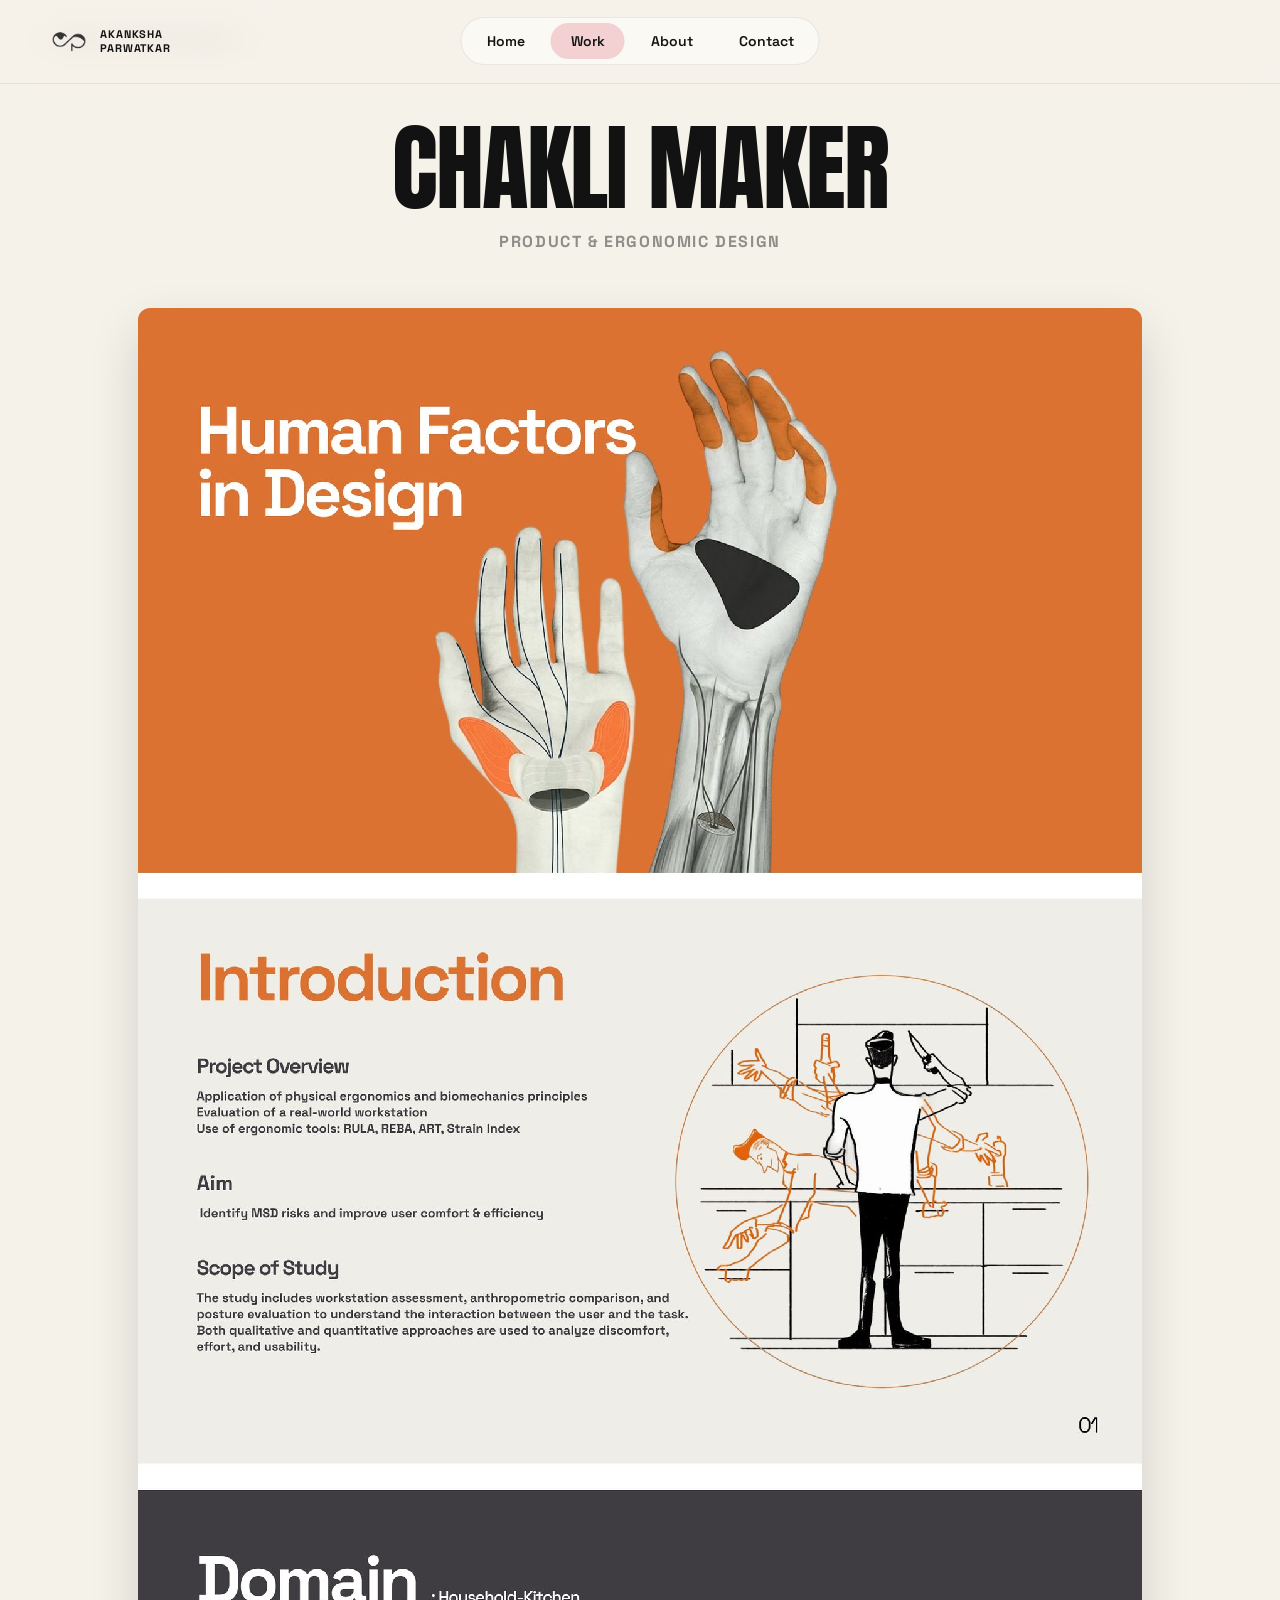
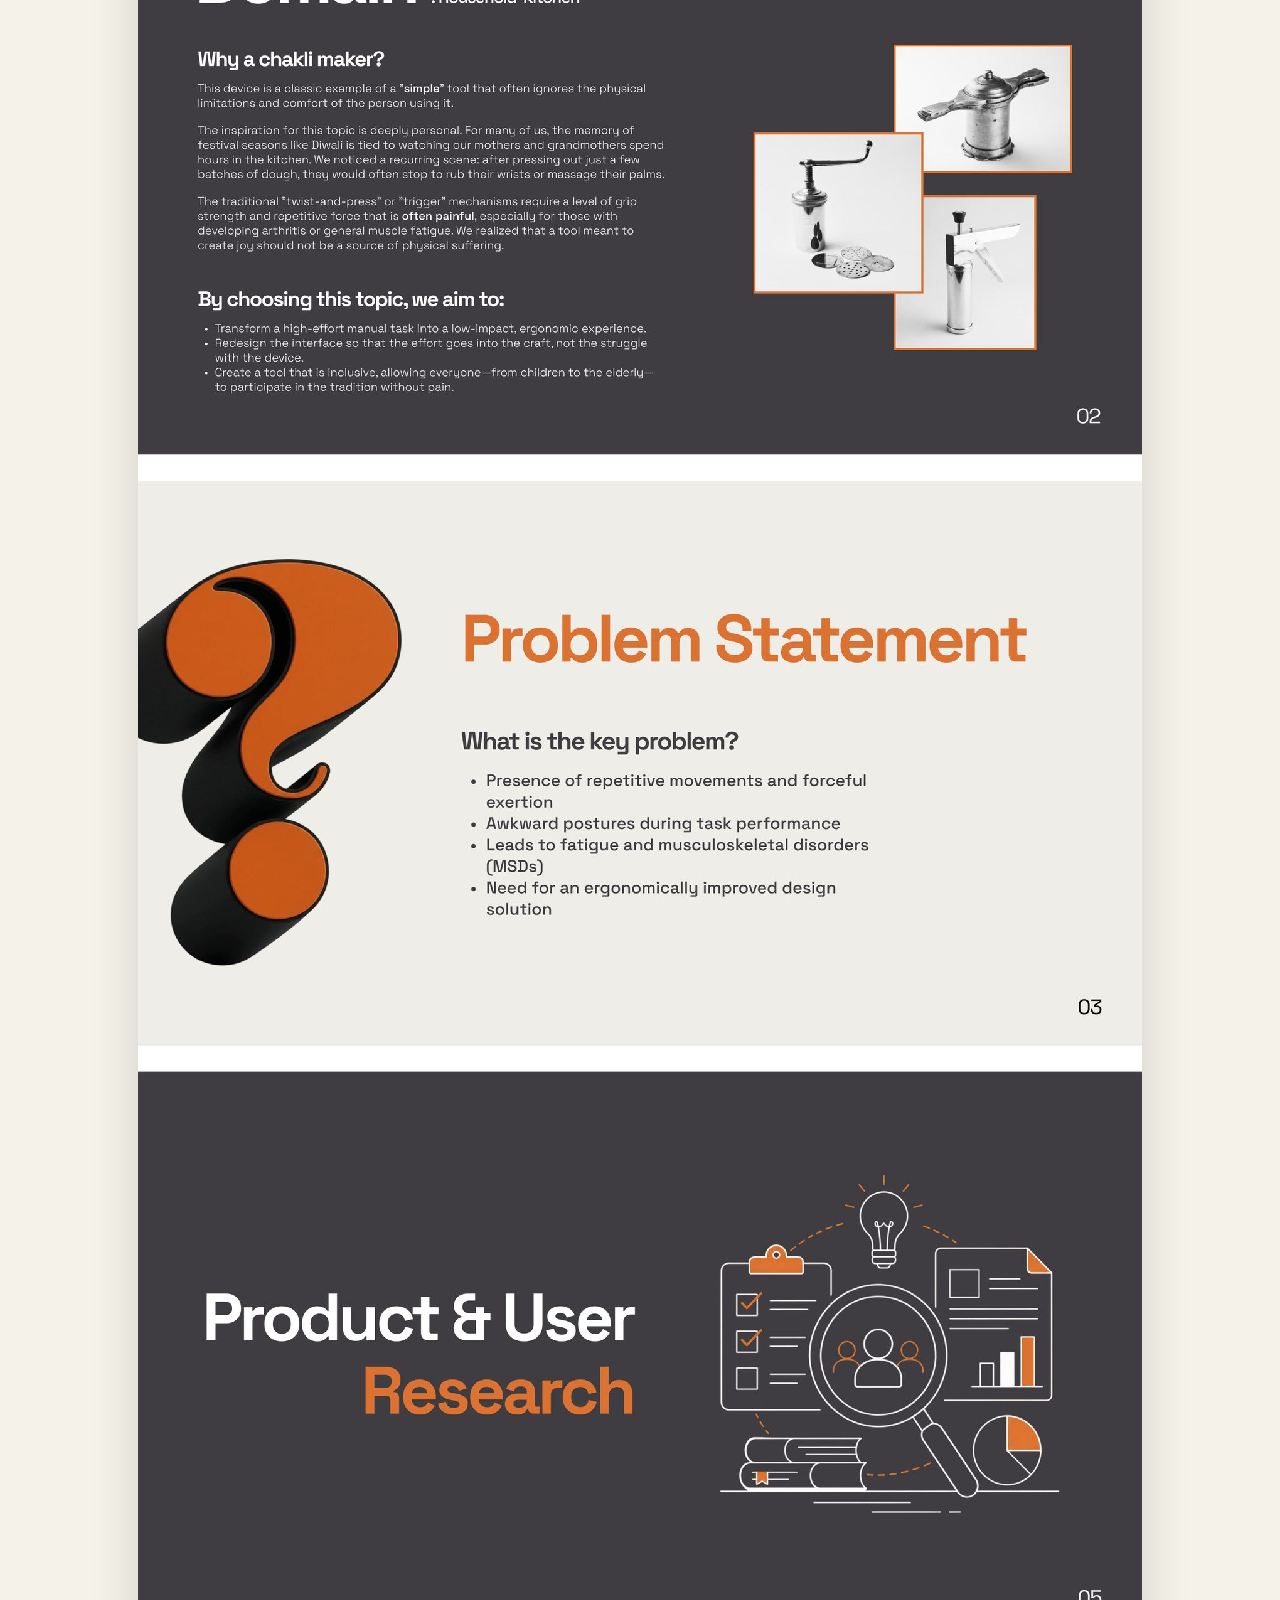
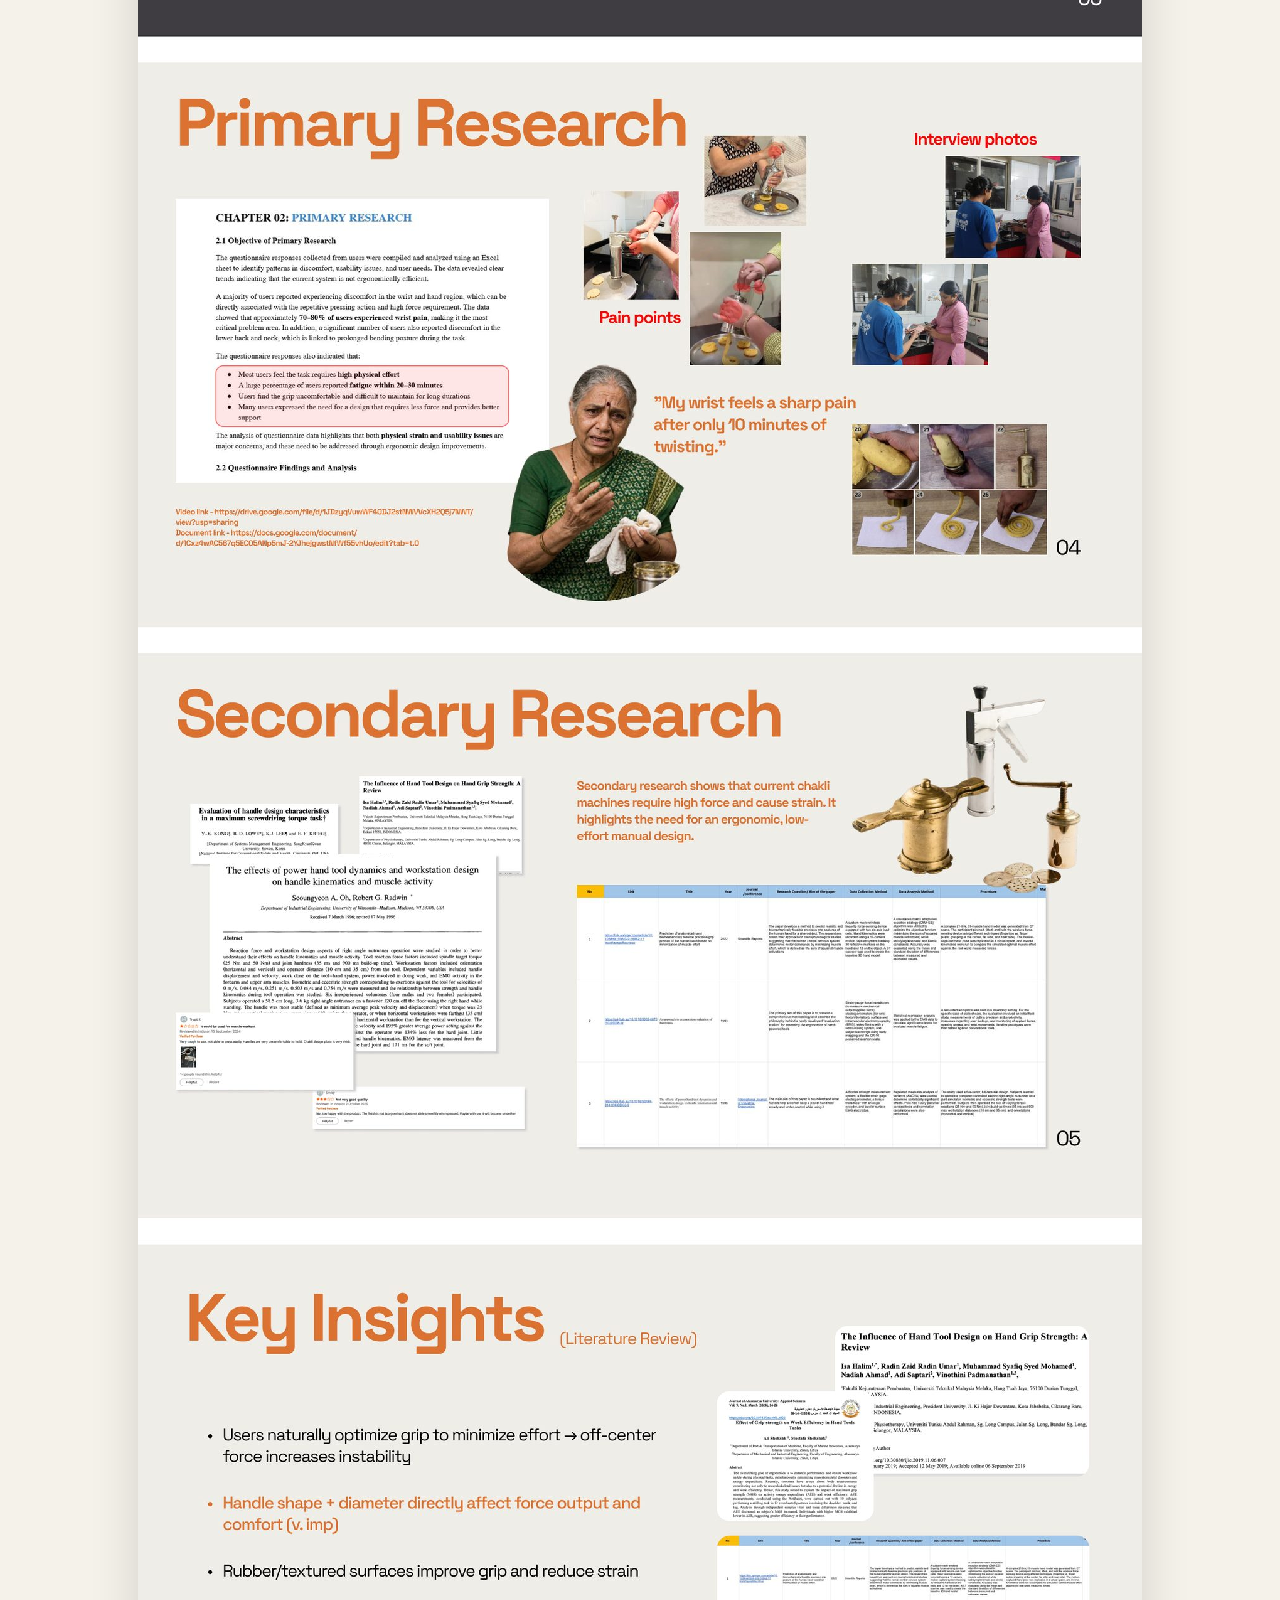
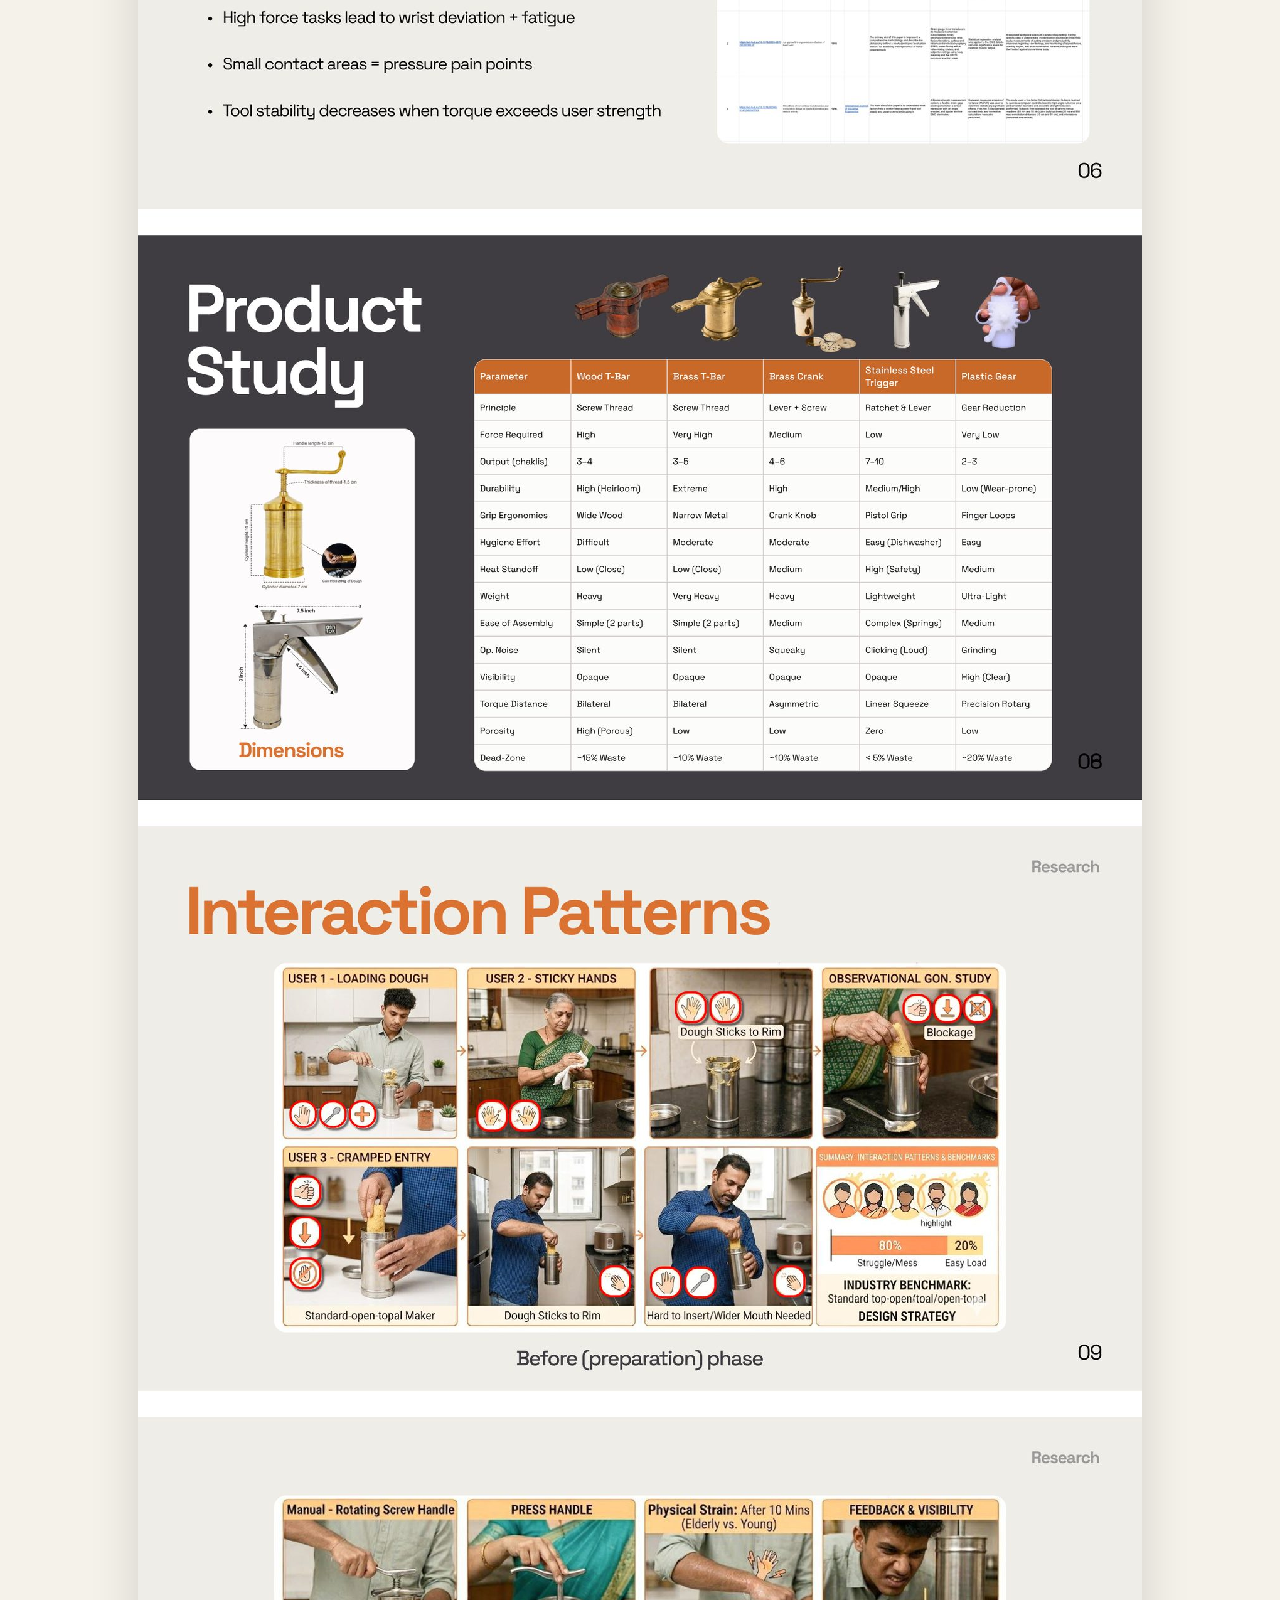
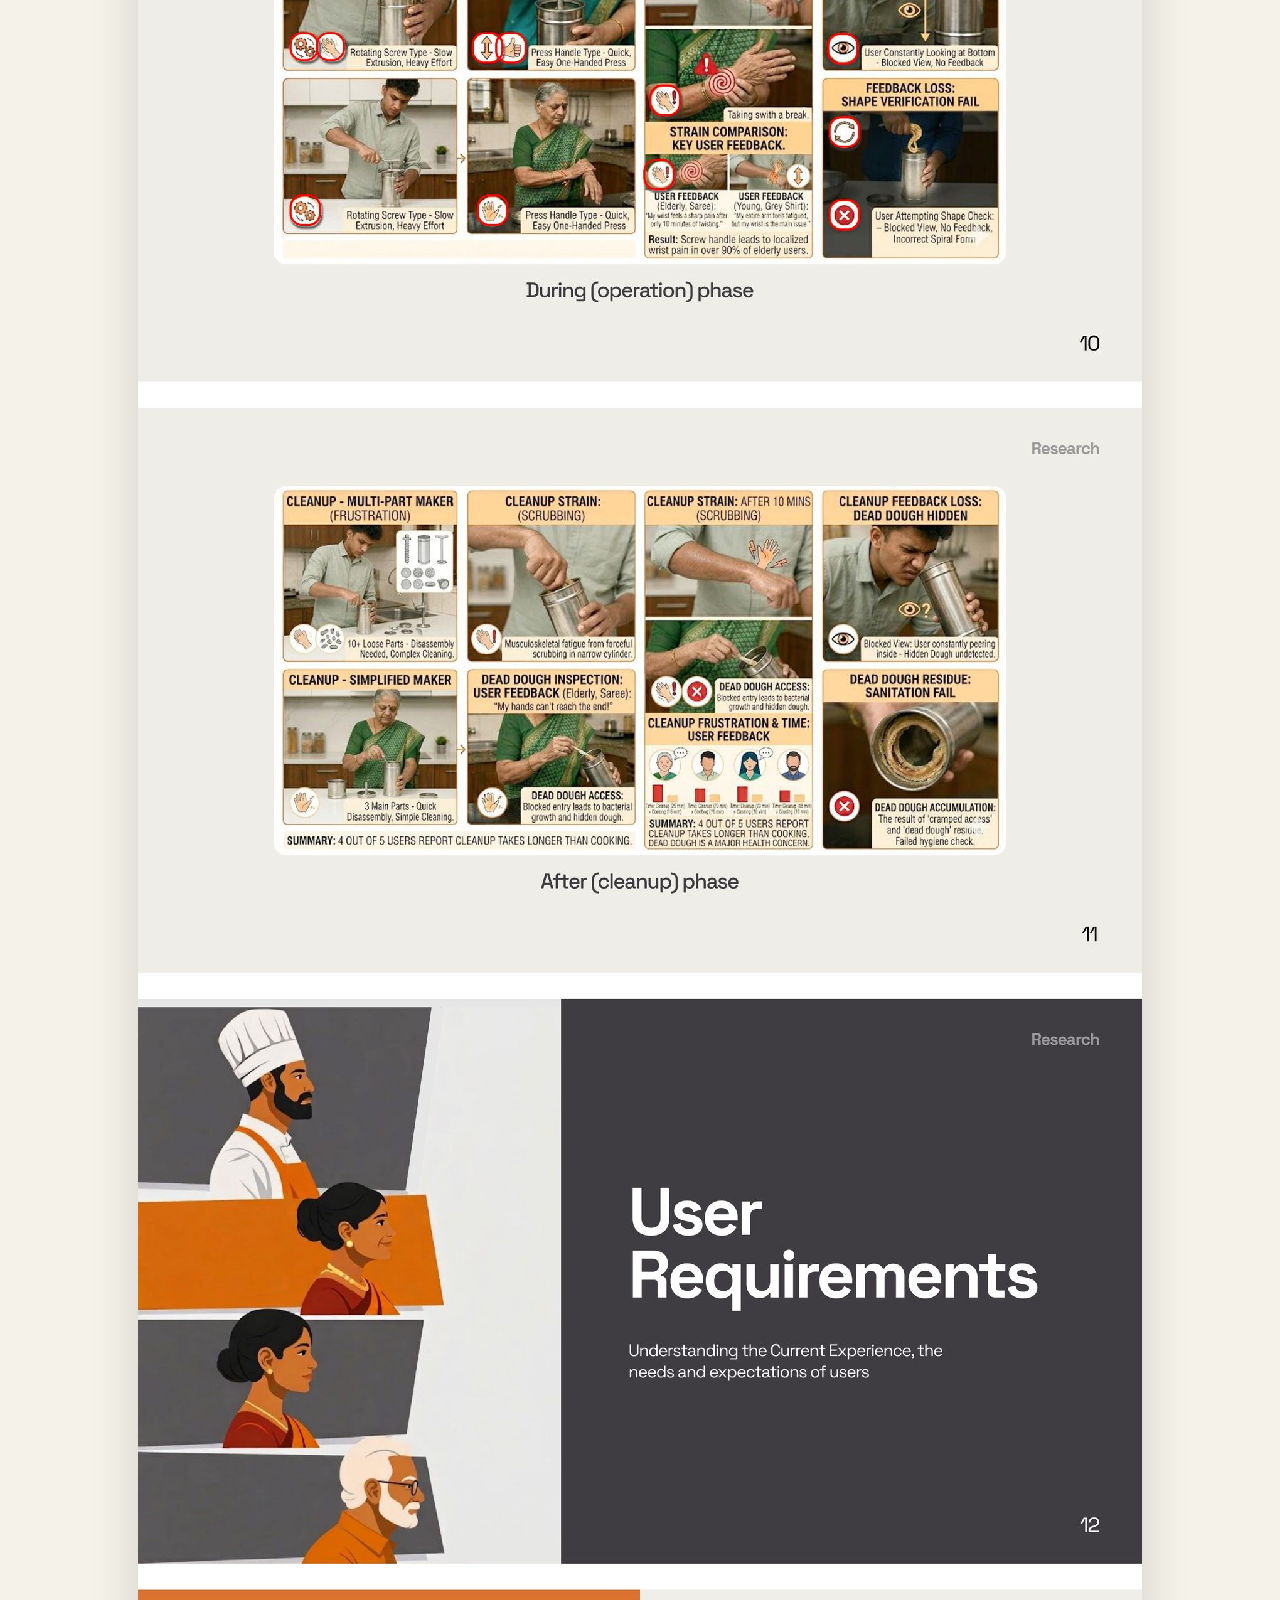
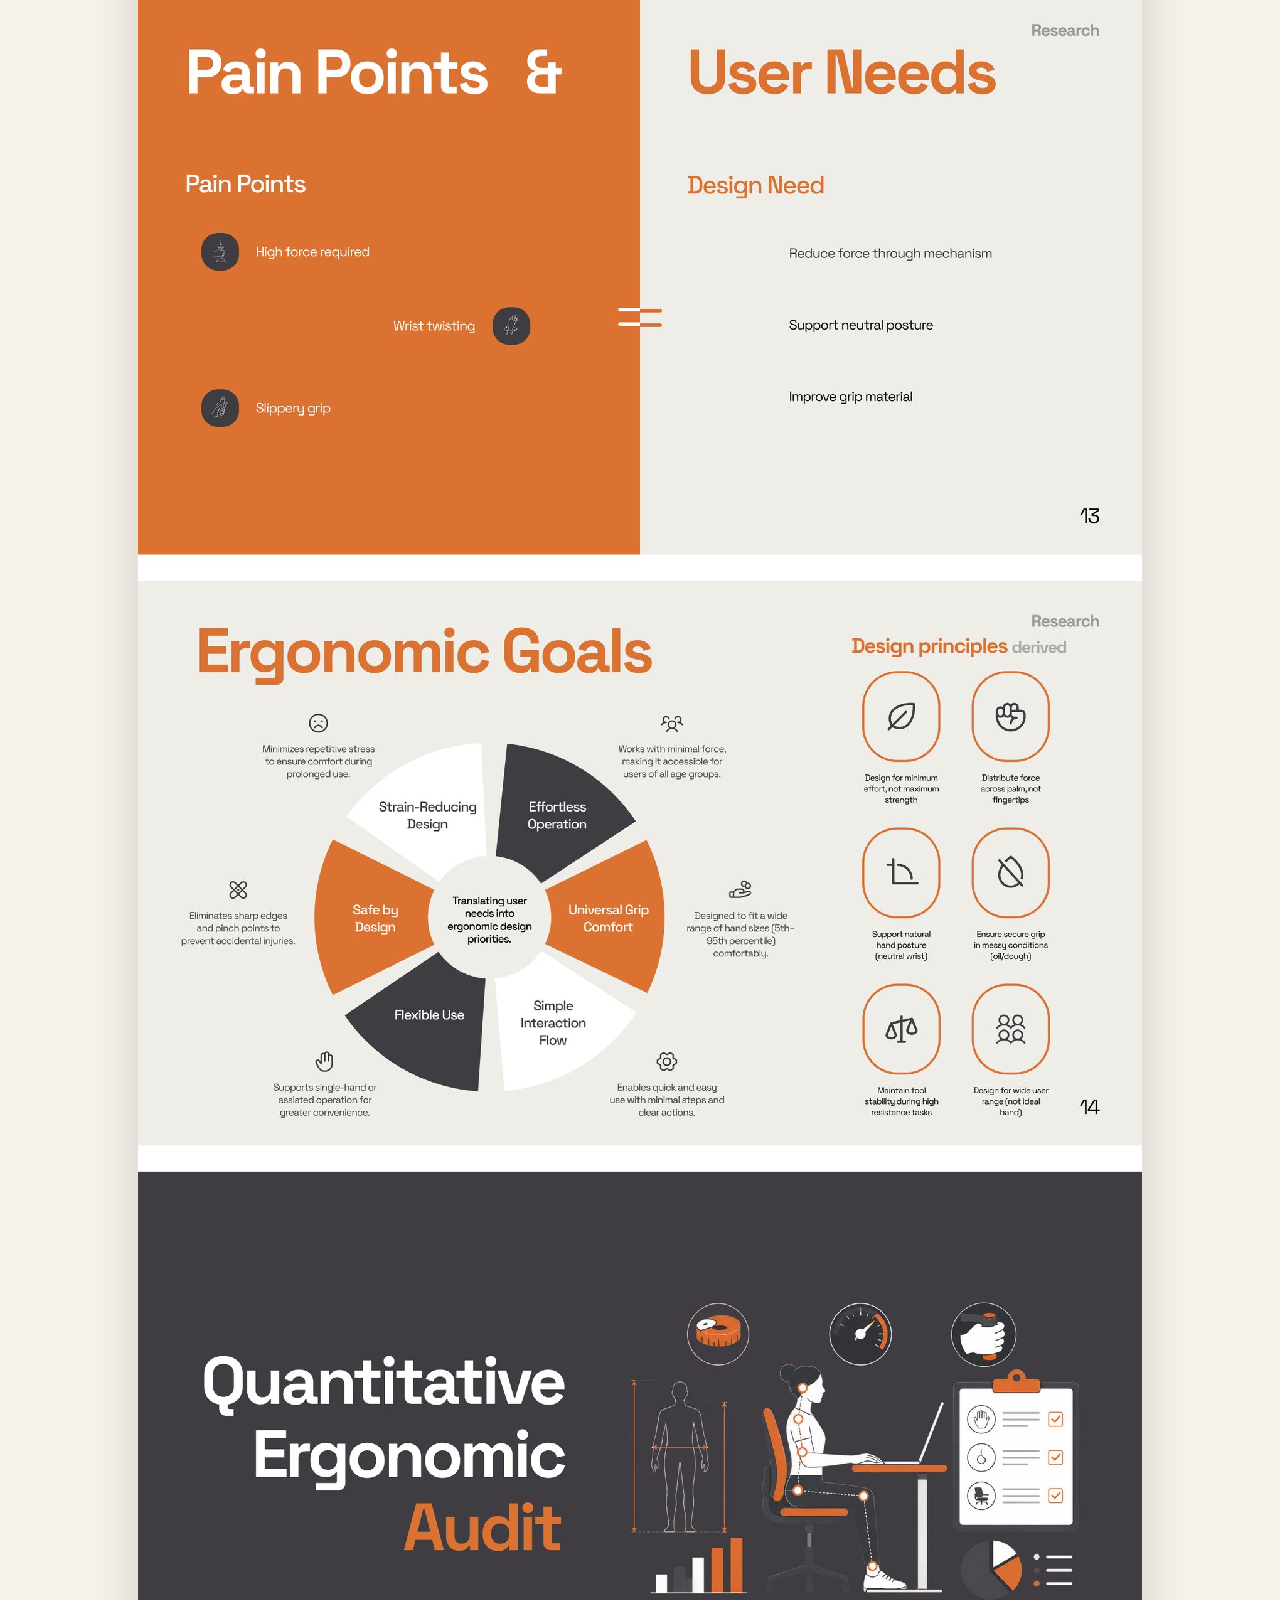
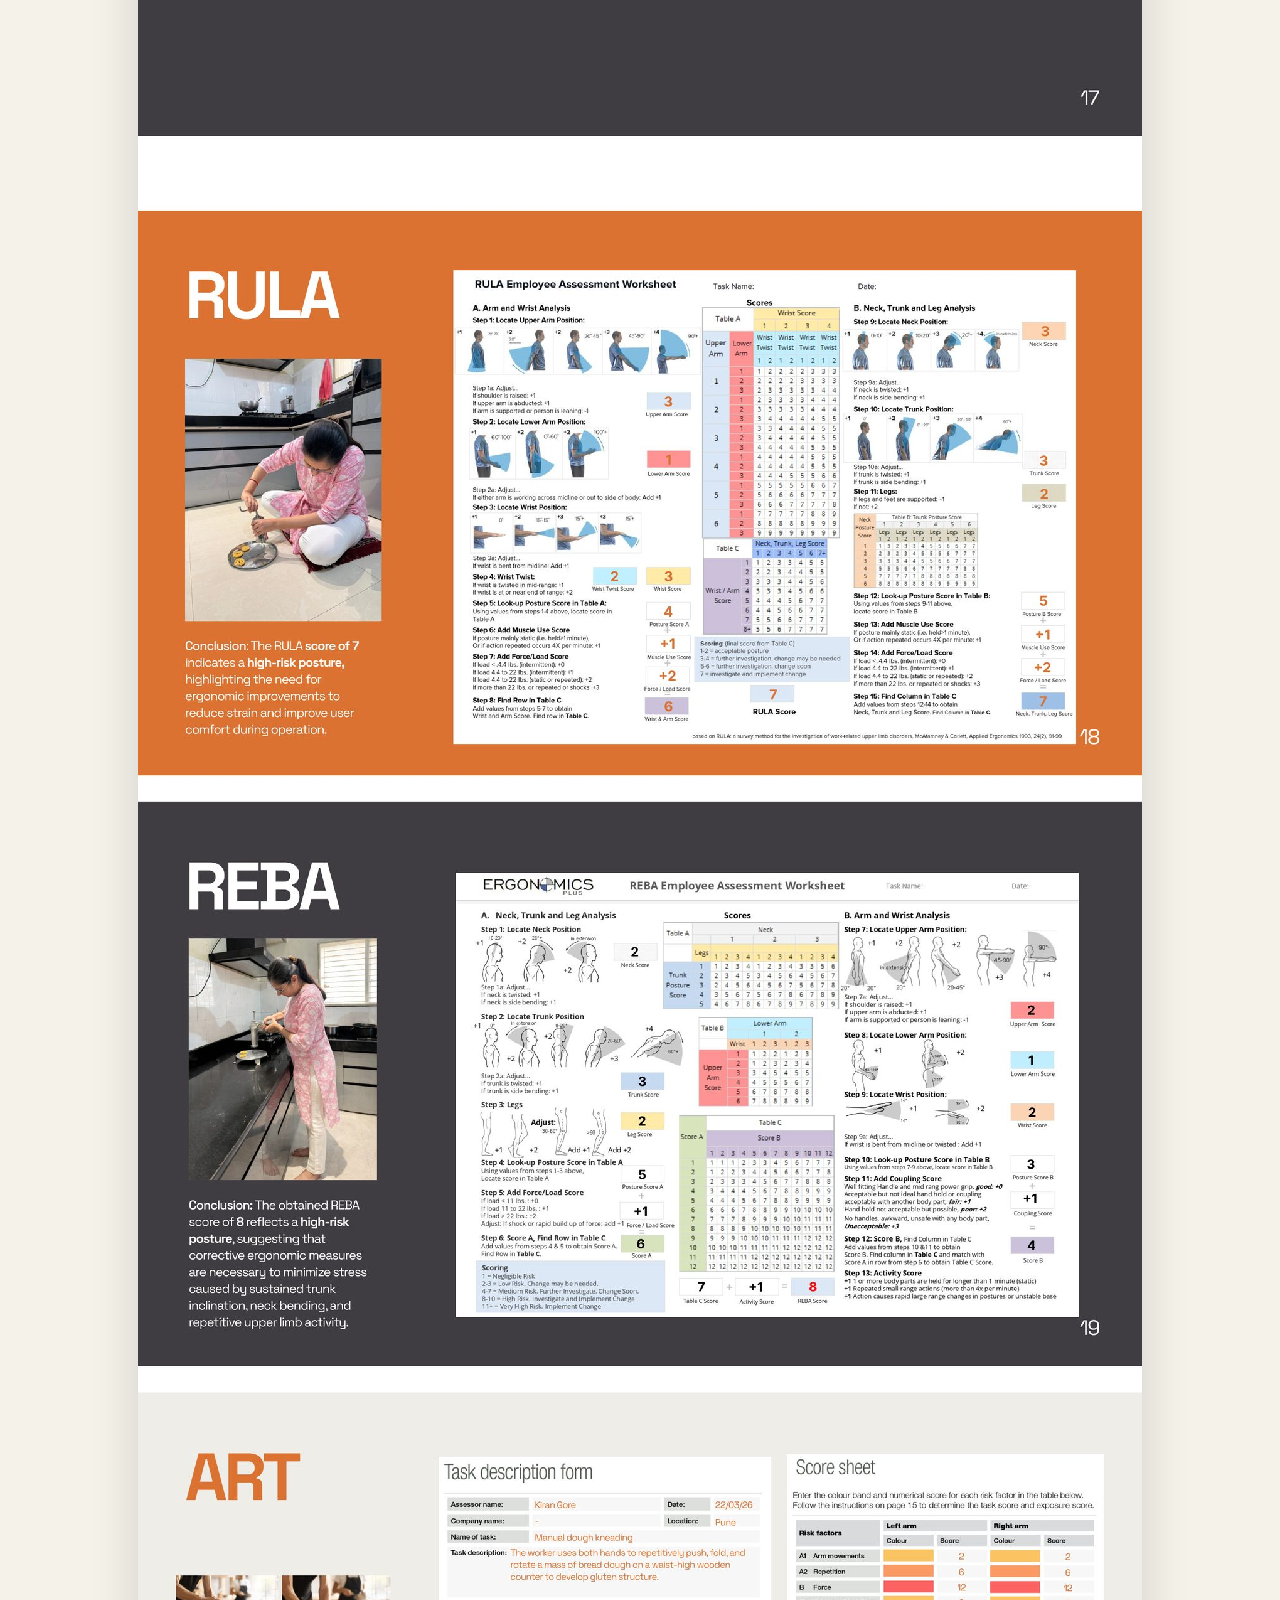
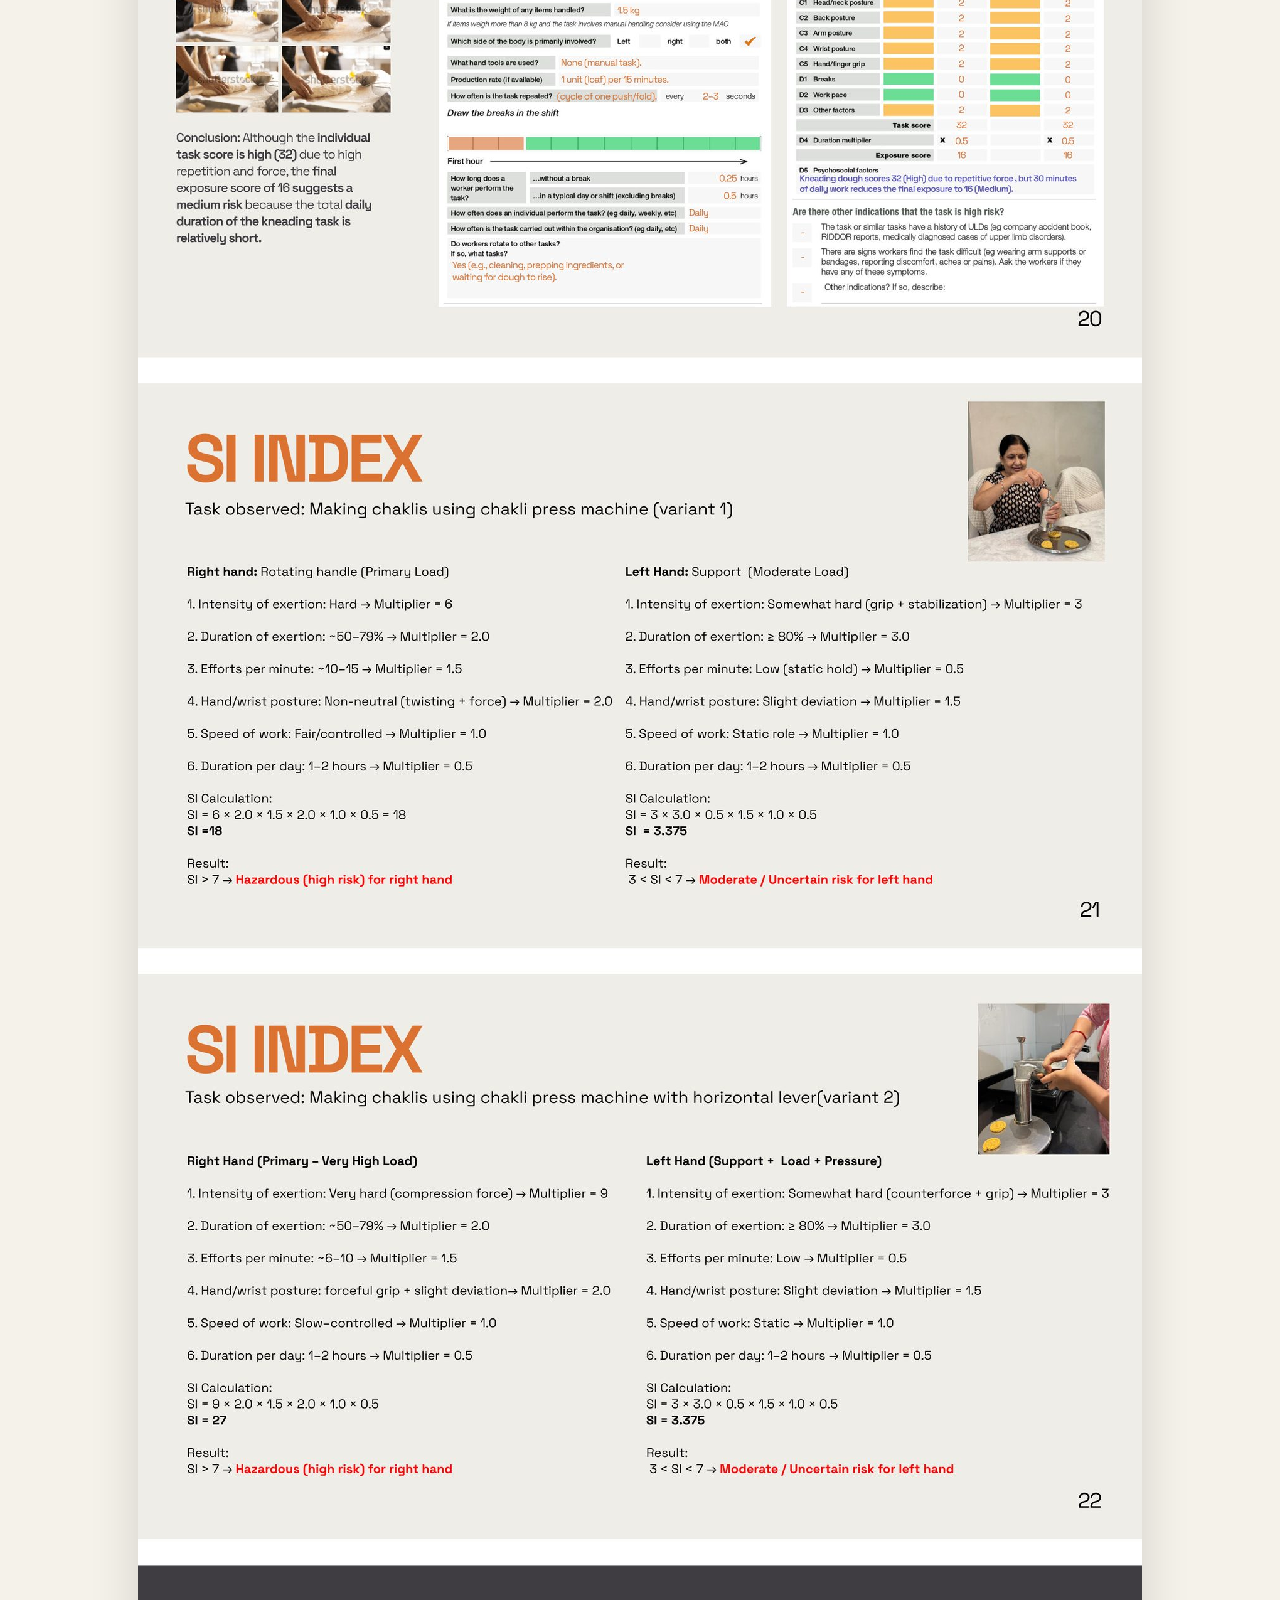
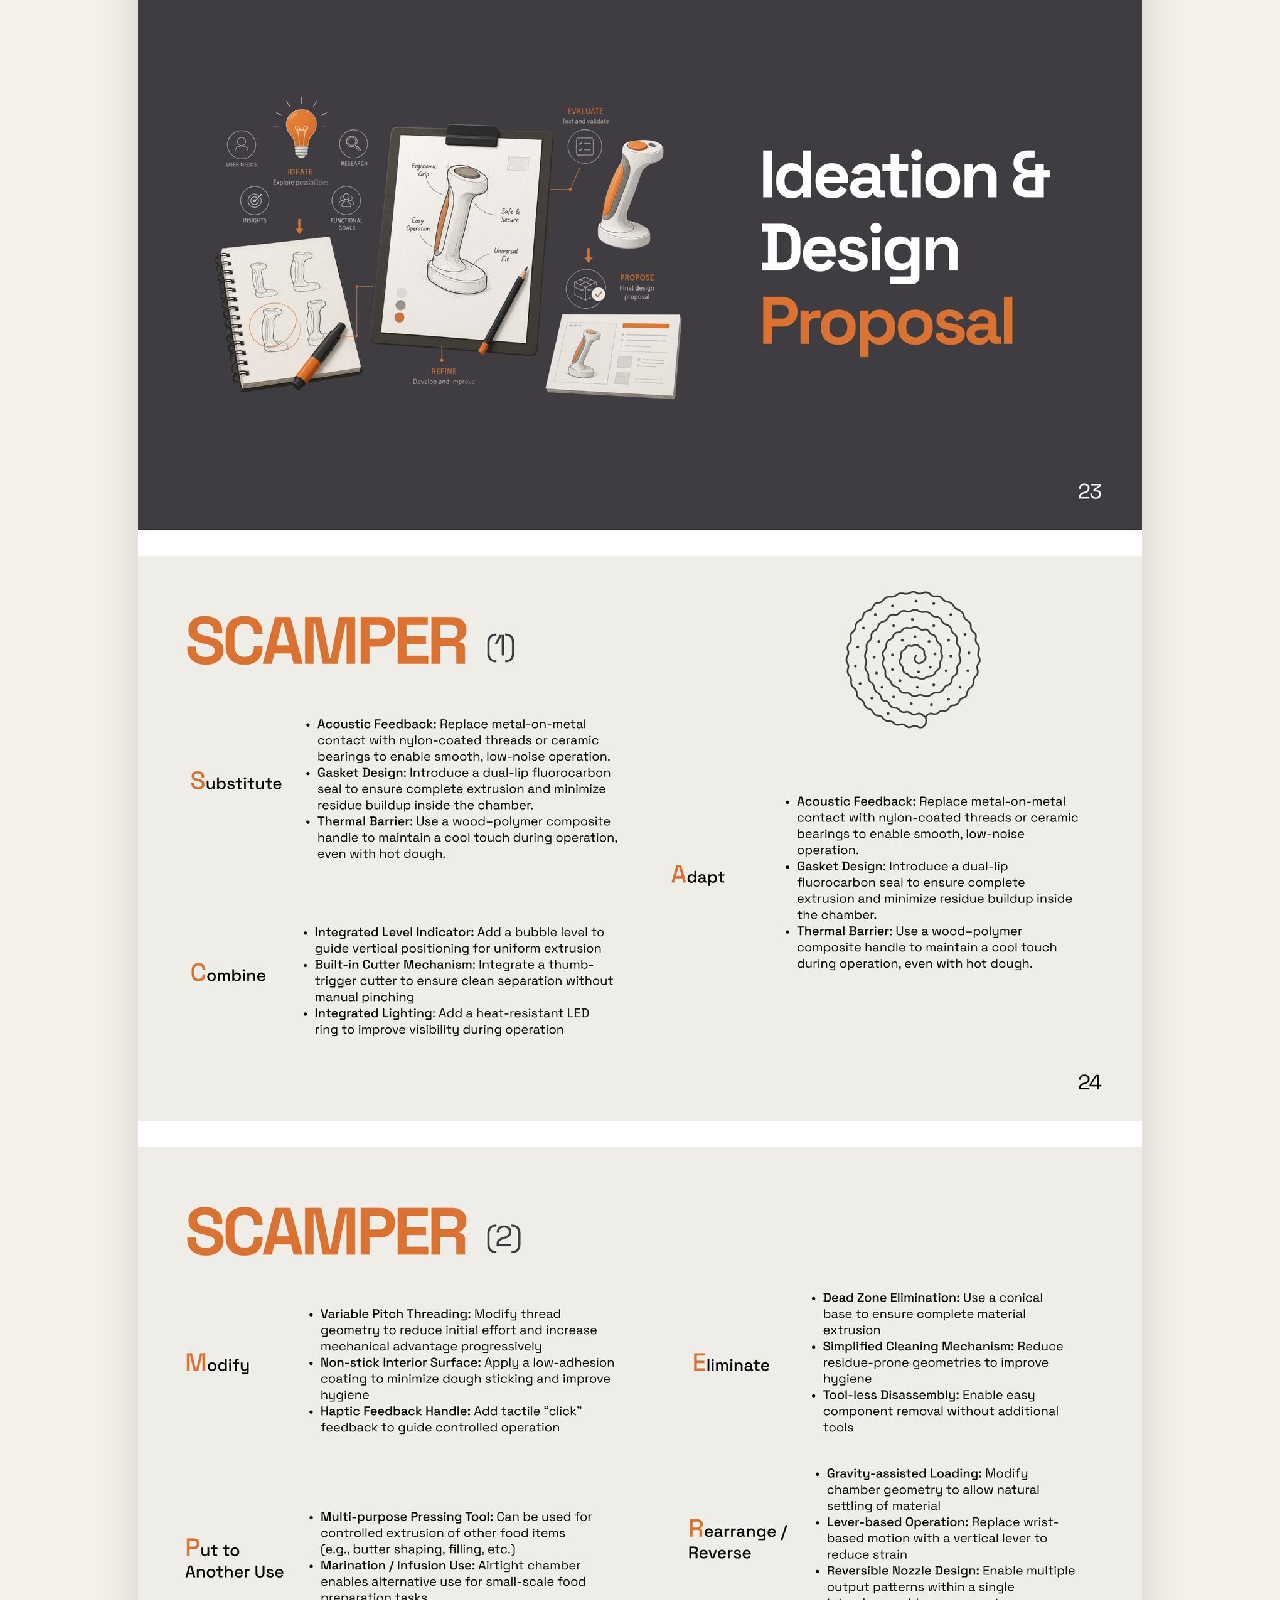
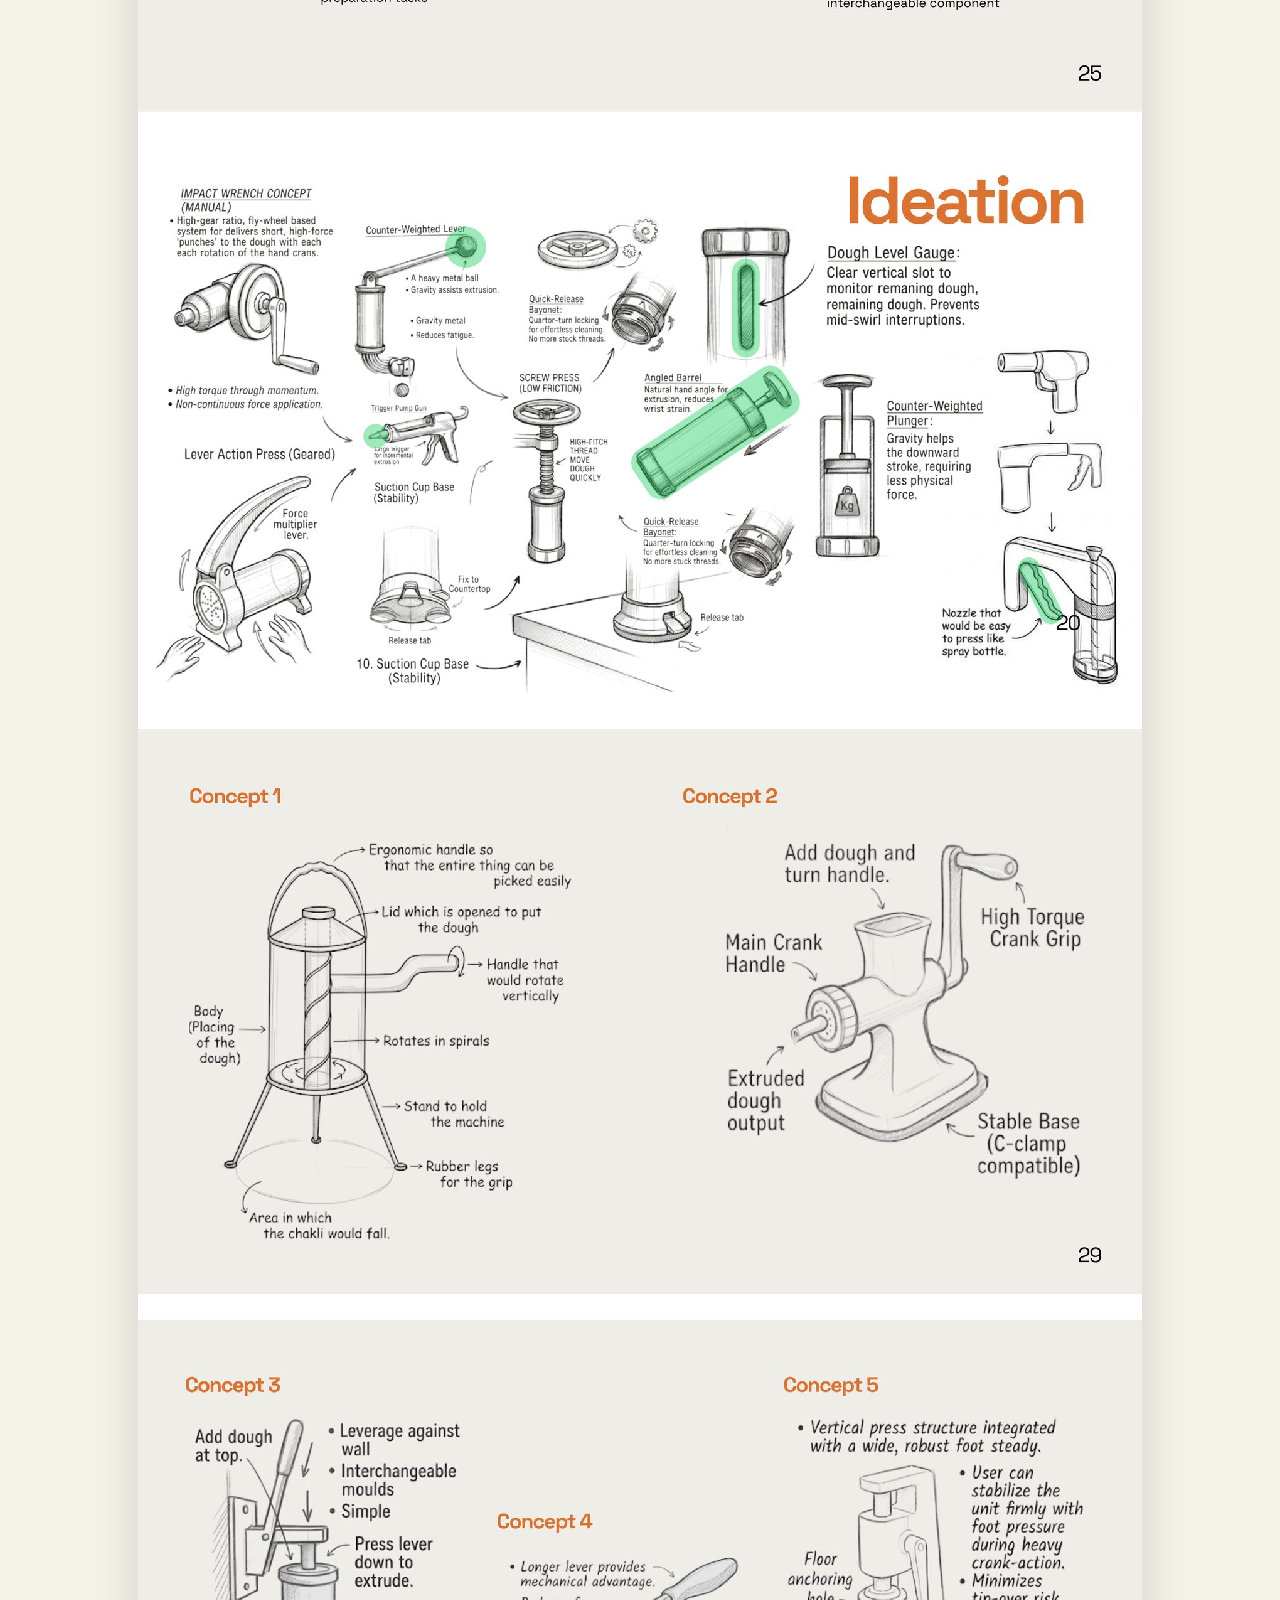
==== commit e1ff052b: "Rename Design Methods to House Health Assistant and move Chakli Maker to Other projects Co-Authored-" ====
--- a/work/chakli.html
+++ b/work/chakli.html
@@ -5,6 +5,9 @@
 <meta name="viewport" content="width=device-width, initial-scale=1.0">
 <title>Chakli Maker — Akanksha Parwatkar</title>
 <meta name="description" content="Chakli Maker — tradition made easier, an ergonomic redesign of the everyday chakli press for a more inclusive kitchen.">
+
+<link rel="icon" type="image/png" href="../assets/favicon.png">
+<link rel="apple-touch-icon" href="../assets/favicon.png">
 
 <link rel="preconnect" href="https://fonts.googleapis.com">
 <link rel="preconnect" href="https://fonts.gstatic.com" crossorigin>
@@ -46,7 +49,7 @@
 
 <main>
   <div class="cs-back-wrap">
-    <a href="../index.html#work" class="cs-back">← Back to Work</a>
+    <a href="other-projects.html" class="cs-back">← Back to Other Projects</a>
   </div>
 
   <div class="cs-hero">
@@ -59,7 +62,7 @@
   </div>
 
   <div class="cs-footer">
-    <a href="../index.html#work" class="cs-back">← Back to Work</a>
+    <a href="other-projects.html" class="cs-back">← Back to Other Projects</a>
   </div>
 </main>
 
--- a/css/style.css
+++ b/css/style.css
@@ -1,6 +1,6 @@
 /* =========================================================
    AKANKSHA PARWATKAR — PORTFOLIO
-   Editorial, bold, collage-style UX/UI portfolio
+   Editorial, bold, collage-style UX portfolio
    ========================================================= */
 
 :root{
@@ -36,7 +36,8 @@
 }
 
 *,*::before,*::after{ box-sizing:border-box; }
-html{ scroll-behavior:smooth; }
+html{ scroll-behavior:smooth; overscroll-behavior-x:none; }
+body{ overscroll-behavior-x:none; }
 
 body{
   margin:0;
@@ -292,34 +293,28 @@
   .preloader-logo{ animation:none; opacity:1; }
 }
 
-/* =========================== SWIM TRANSITION =========================== */
-.swim-strip{
-  background:var(--bg);
-  padding:100px 0 30px;
-  display:flex; justify-content:center;
-  overflow:hidden;
-}
-.swim-track{
-  position:relative;
-  width:100%;
-  height:clamp(70px, 15vh, 130px);
-  overflow:hidden;
-}
-.swim-lane{
-  position:absolute; inset:0;
-  width:100%; height:100%;
-  object-fit:cover; object-position:center;
-  display:block;
-}
-.swim-swimmer{
-  position:absolute; top:50%; left:0;
-  height:70%; width:auto;
-  transform:translate(0, -50%);
-  will-change:transform;
+/* =========================== PATTERN STRIP =========================== */
+.pattern-wrap{ background:var(--bg); padding:90px 0 0; }
+.pattern-strip{
+  height:44px; width:100%;
+  background:
+    repeating-linear-gradient(-45deg, var(--ink) 0 2px, transparent 2px 14px),
+    var(--blush);
+  border-top:1.5px solid var(--ink);
+  border-bottom:1.5px solid var(--ink);
+  background-size:auto, auto;
+  animation:patternSlide 24s linear infinite;
+}
+@keyframes patternSlide{
+  from{ background-position:0 0, 0 0; }
+  to{ background-position:19.8px 0, 0 0; }
+}
+@media (prefers-reduced-motion: reduce){
+  .pattern-strip{ animation:none; }
 }
 @media (max-width:900px){
-  .swim-strip{ padding:70px 0 40px; }
-  .swim-track{ height:clamp(50px, 11vh, 90px); }
+  .pattern-wrap{ padding:60px 0 0; }
+  .pattern-strip{ height:34px; }
 }
 
 /* =========================== WORK ===================== */
@@ -327,7 +322,7 @@
   background:var(--dark);
   color:#fff;
   padding:50px var(--edge) 50px;
-  overflow:hidden;
+  overflow:clip;
 }
 .work-header{
   max-width:var(--container); margin:0 auto;
@@ -352,110 +347,73 @@
   font-size:17px; line-height:1.5; color:rgba(255,255,255,.65);
   font-weight:500;
 }
-/* Poster collage */
+/* Project cards: stacking scroll. Each card pins near the top and the next one slides over it. */
 .poster-stack{
-  max-width:var(--container); margin:90px auto 0;
-  display:flex; align-items:flex-start; justify-content:center;
-  gap:0;
-  min-height:560px;
-  position:relative;
+  max-width:840px; margin:64px auto 0;
+  display:flex; flex-direction:column; gap:44px;
 }
 .poster{
-  --w: 260px;
-  --rot: 0deg;
-  --arc: 0px;
-  width:var(--w);
-  aspect-ratio:3/4.3;
-  background:var(--bg, #eee);
-  color:var(--fg,#111);
-  border-radius:6px;
-  padding:22px 20px 24px;
-  display:flex; flex-direction:column;
-  position:relative;
-  box-shadow:0 30px 60px rgba(0,0,0,.45);
-  transform:rotate(var(--rot)) translateY(var(--arc));
-  transform-origin:50% 130%;
-  transition:transform .45s cubic-bezier(.22,.85,.25,1.1), box-shadow .45s ease, z-index 0s;
-  flex-shrink:0;
-  margin:0 -58px;
+  position:sticky;
+  top:calc(100px + var(--i, 0) * 22px);
+  height:clamp(330px, 50vh, 400px);
+  display:grid; grid-template-columns:1fr auto; align-items:stretch; gap:32px;
+  padding:22px 22px 22px 44px;
+  background:var(--card, #f4efe6);
+  color:var(--ink);
+  border-radius:24px;
+  box-shadow:0 -14px 40px rgba(0,0,0,.35);
   cursor:inherit;
 }
-/* systematic fan — same rotation increment and arc curve between every card */
-.poster:nth-child(1){ --rot:-12deg; --arc:22px; z-index:1; }
-.poster:nth-child(2){ --rot:-6deg; --arc:6px; z-index:2; }
-.poster:nth-child(3){ --rot:0deg; --arc:0px; z-index:3; }
-.poster:nth-child(4){ --rot:6deg; --arc:6px; z-index:4; }
-.poster:nth-child(5){ --rot:12deg; --arc:22px; z-index:5; margin-right:0; }
-
-.poster:hover{
-  transform:rotate(0deg) translateY(-44px) scale(1.1);
-  z-index:20 !important;
-  box-shadow:0 45px 90px rgba(0,0,0,.55);
-}
-
-/* full-cover posters — the whole card is a single designed cover image,
-   no HTML text/badges layered on top */
-.poster-cover{
-  padding:0;
-  aspect-ratio:2/3;
-  overflow:hidden;
+.poster-copy{
+  display:flex; flex-direction:column; justify-content:center; align-items:flex-start;
+  gap:10px; min-width:0;
+}
+.poster-num{
+  font-size:13px; font-weight:700; letter-spacing:.12em; opacity:.45;
+}
+.poster-title{
+  font-family:var(--font-display); font-weight:400; text-transform:uppercase;
+  font-size:clamp(36px, 4.4vw, 60px); line-height:.92; letter-spacing:-.02em;
+  margin:0;
+}
+.poster-tag{
+  font-size:13px; font-weight:700; letter-spacing:.1em; text-transform:uppercase; opacity:.6;
+}
+.poster-desc{
+  max-width:400px; margin:4px 0 0;
+  font-size:15px; line-height:1.6; font-weight:500; color:rgba(18,18,18,.75);
+}
+.poster-frame{
+  display:block; height:100%; aspect-ratio:2/3; overflow:hidden;
+  border-radius:18px;
+  box-shadow:0 18px 40px rgba(0,0,0,.18);
 }
 .poster-cover-img{
   width:100%; height:100%; object-fit:cover; display:block;
-  transition:transform .6s cubic-bezier(.2,.8,.2,1);
-}
-.poster-cover:hover .poster-cover-img{ transform:scale(1.05); }
-
-.poster-top{
-  display:flex; align-items:flex-start; justify-content:space-between; gap:10px;
-}
-.poster-top-left{
-  display:flex; align-items:baseline; gap:8px; min-width:0;
-}
-.poster-num{
-  font-family:var(--font-display); font-size:15px; font-weight:400;
-  opacity:.45; flex-shrink:0;
-}
-.poster-cat{
-  font-size:10px; font-weight:700; letter-spacing:.06em;
-  opacity:.7; line-height:1.3; max-width:120px;
-}
-.poster-arrow{
-  width:34px; height:34px; border-radius:50%;
-  border:1.5px solid currentColor;
-  display:flex; align-items:center; justify-content:center;
-  flex-shrink:0;
-  transition:background .3s ease, color .3s ease, transform .3s ease;
-}
-.poster:hover .poster-arrow{ transform:rotate(45deg); background:var(--fg); color:var(--bg); }
-
-.poster-visual{
-  flex:1; position:relative; margin:14px 0; border-radius:4px; overflow:hidden;
-  background:rgba(0,0,0,.06);
-}
-.poster-visual img{
-  width:100%; height:100%; object-fit:cover; display:block;
-  transition:transform .6s cubic-bezier(.2,.8,.2,1);
-}
-.poster:hover .poster-visual img{ transform:scale(1.06); }
-.poster-name{
-  font-family:var(--font-display); font-weight:400;
-  font-size:26px; line-height:1; text-transform:uppercase;
-  letter-spacing:-.01em;
-  margin:0 0 8px;
-}
-.poster-name.small{ font-size:22px; }
-.poster-desc{
-  font-size:12.5px; line-height:1.4; font-weight:500; opacity:.85; margin:0;
-}
+  transition:transform .7s cubic-bezier(.2,.8,.2,1);
+}
+.poster:hover .poster-cover-img{ transform:scale(1.05); }
 .poster[href]{ cursor:inherit; }
-.poster[href]:focus-visible{ outline:3px solid var(--ink); outline-offset:4px; }
-
-.visual-soon{ background:rgba(18,18,18,.05); display:flex; align-items:center; justify-content:center; }
-.visual-soon .spark{ position:absolute; font-size:34px; }
-.visual-soon .spark-1{ top:20%; left:20%; }
-.visual-soon .spark-2{ bottom:22%; right:18%; font-size:24px; }
-.poster-soon{ justify-content:space-between; }
+.poster[href]:focus-visible{ outline:3px solid var(--blush); outline-offset:6px; }
+
+/* "Other projects" button */
+.other-wrap{ max-width:840px; margin:56px auto 0; display:flex; justify-content:center; }
+.other-btn{
+  display:inline-flex; align-items:center; gap:14px;
+  padding:16px 32px;
+  border:1.5px solid rgba(255,255,255,.5); border-radius:999px;
+  color:#fff; font-family:var(--font-body); font-weight:700;
+  font-size:clamp(15px, 1.6vw, 18px); letter-spacing:.04em; text-transform:uppercase;
+  transition:background .3s ease, color .3s ease, border-color .3s ease;
+}
+.other-btn-arrow{ transition:transform .3s ease; }
+.other-btn:hover{ background:var(--blush); border-color:var(--blush); color:var(--ink); }
+.other-btn:hover .other-btn-arrow{ transform:translate(3px,-3px); }
+.other-btn:focus-visible{ outline:3px solid var(--blush); outline-offset:4px; }
+
+/* Other projects page */
+.other-page{ padding:0 var(--edge) 100px; }
+.other-page .poster-stack{ margin-top:8px; }
 
 .work-footer{
   max-width:var(--container); margin:36px auto 0;
@@ -473,7 +431,7 @@
   width:100%;
   overflow:hidden;
   background:var(--blush);
-  padding:20px 0;
+  padding:12px 0;
 }
 .ticker-track{
   display:flex;
@@ -490,14 +448,18 @@
   font-family:var(--font-body);
   font-weight:700;
   text-transform:uppercase;
-  font-size:clamp(14px, 1.6vw, 19px);
+  font-size:clamp(10px, 1vw, 13px);
   letter-spacing:.04em;
   color:var(--ink);
-  padding:0 16px;
+  padding:0 10px;
 }
 .ticker-sep{
-  color:var(--ink);
-  font-size:15px;
+  display:inline-block;
+  width:4px;
+  height:4px;
+  border-radius:50%;
+  background:var(--ink);
+  opacity:.5;
 }
 @keyframes ticker-scroll{
   from{ transform:translateX(0); }
@@ -598,6 +560,8 @@
   border-radius:28px;
   overflow:hidden;
   box-shadow:0 30px 90px rgba(0,0,0,.12), inset 0 0 0 1px rgba(18,18,18,.06);
+  touch-action:pan-y;
+  overscroll-behavior:contain;
 }
 .gallery-viewport{
   position:absolute; inset:0;
@@ -853,9 +817,14 @@
   }
   .hero-lineart{ display:none; }
 
-  .poster-stack{ flex-direction:column; align-items:center; min-height:auto; gap:50px; margin-top:60px; }
-  .poster{ --rot:0deg !important; --arc:0px !important; margin:0; width:min(320px, 82vw); }
-  .poster:hover{ transform:translateY(-8px) scale(1.02); }
+  .poster-stack{ margin-top:48px; gap:40px; }
+  .poster{
+    top:calc(84px + var(--i, 0) * 14px); height:auto;
+    grid-template-columns:1fr; gap:20px; padding:24px 22px 22px;
+  }
+  .poster-title{ font-size:clamp(38px, 11vw, 60px); }
+  .poster-frame{ height:auto; aspect-ratio:4/3; }
+  .poster-cover-img{ object-position:top; }
 
   .about-grid{ grid-template-columns:1fr; }
   .about-visual{ min-height:420px; margin-top:40px; }
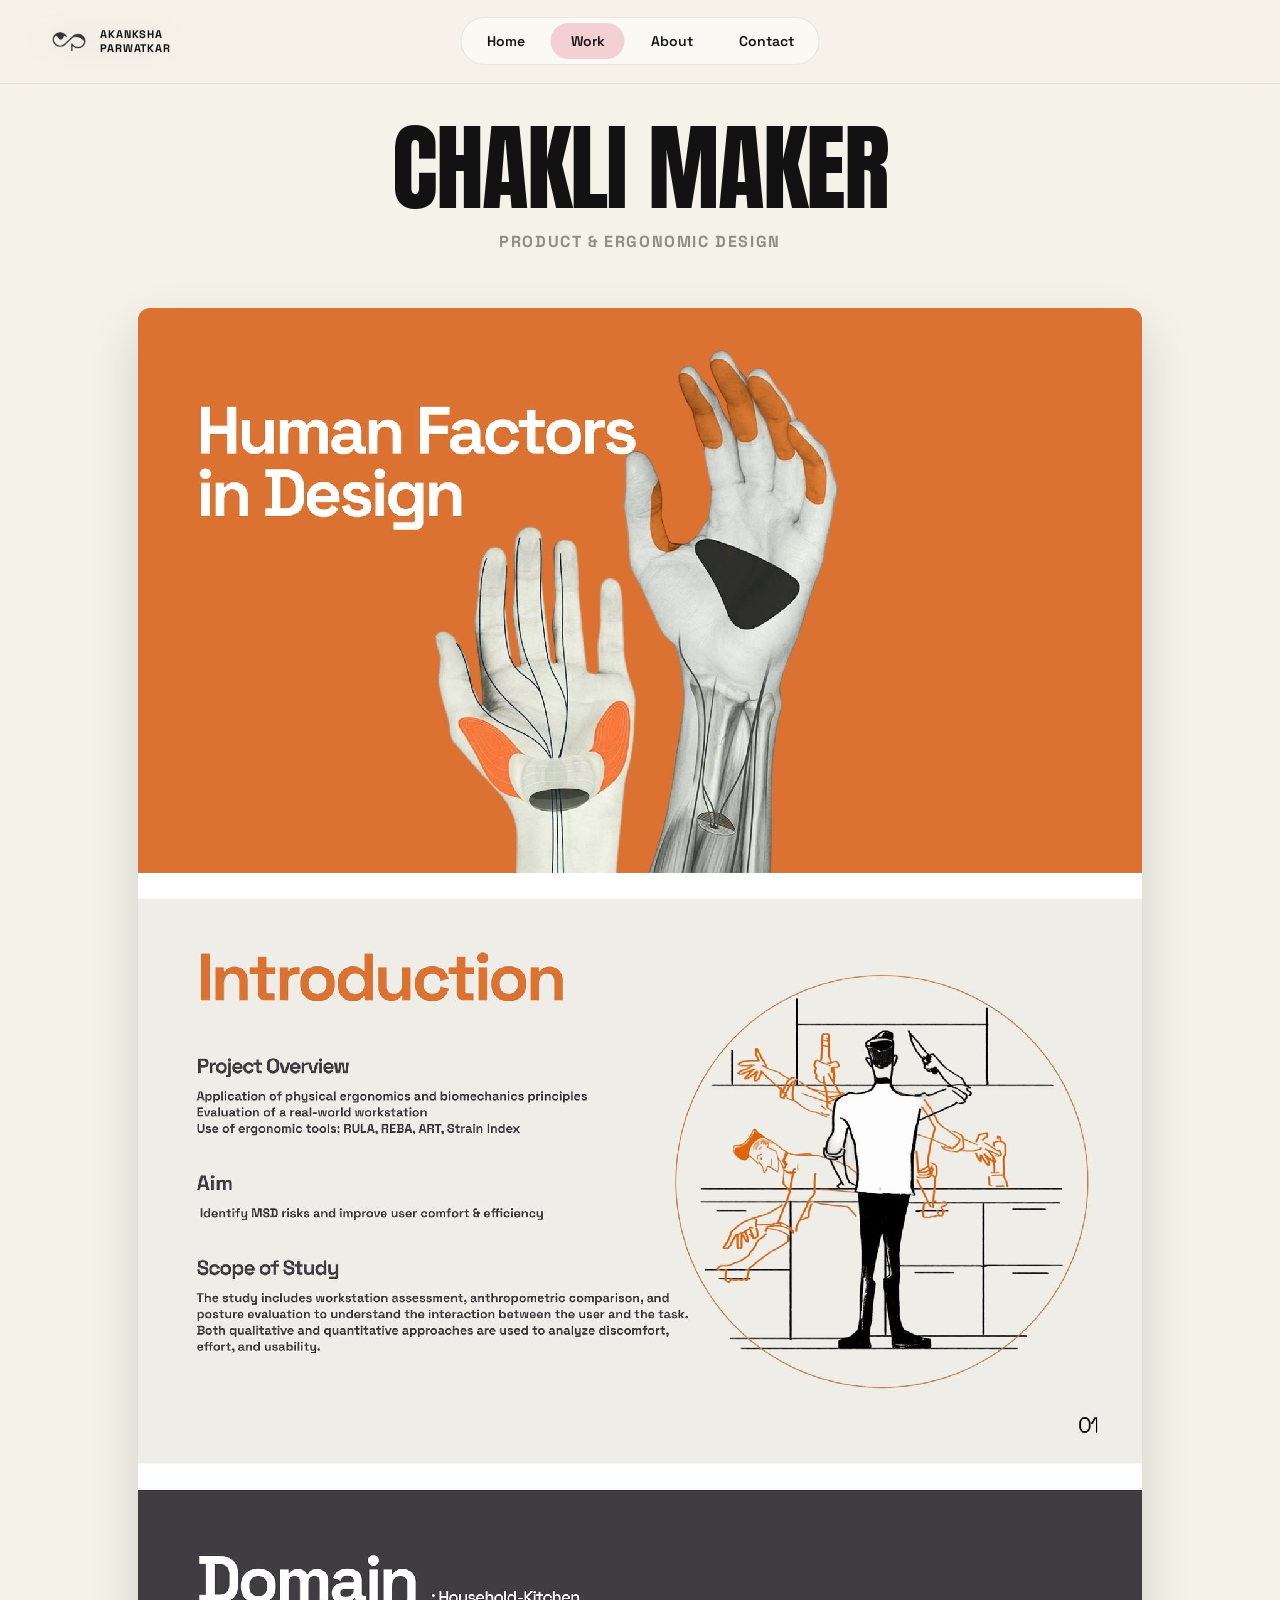
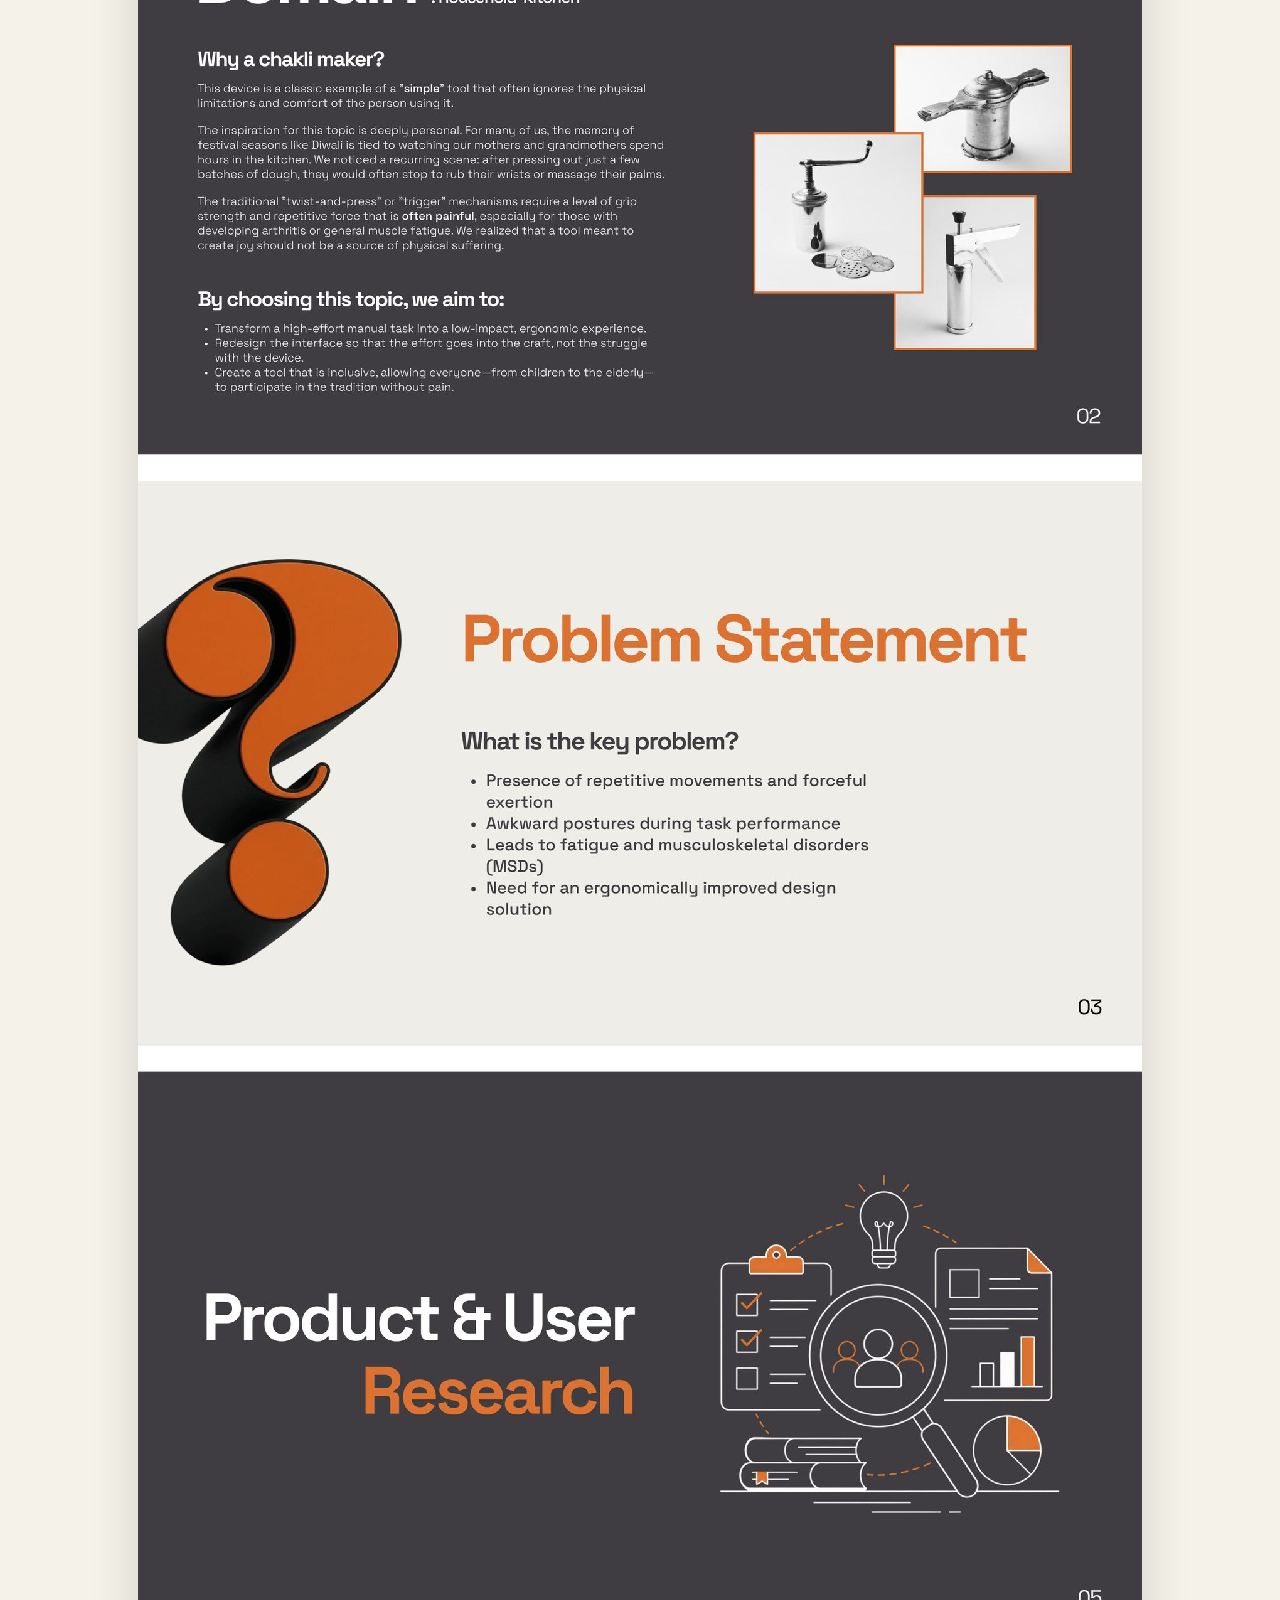
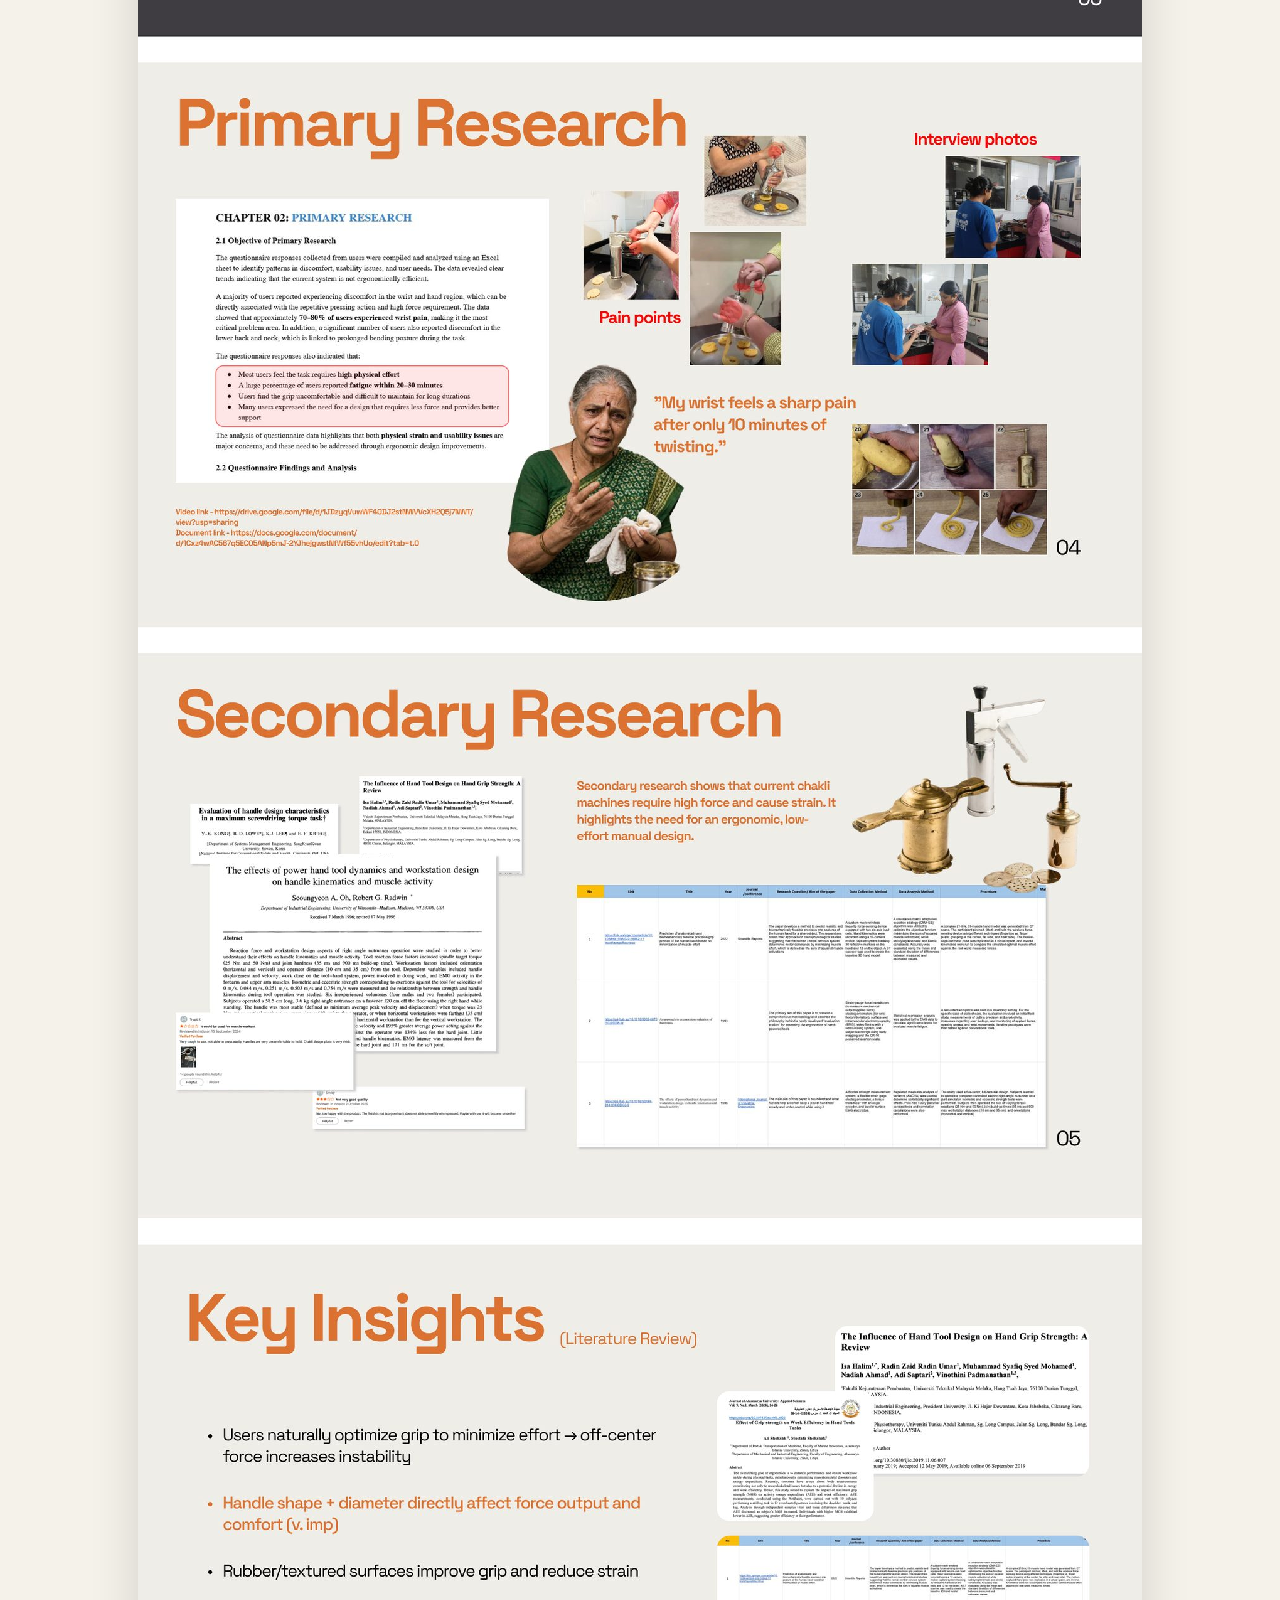
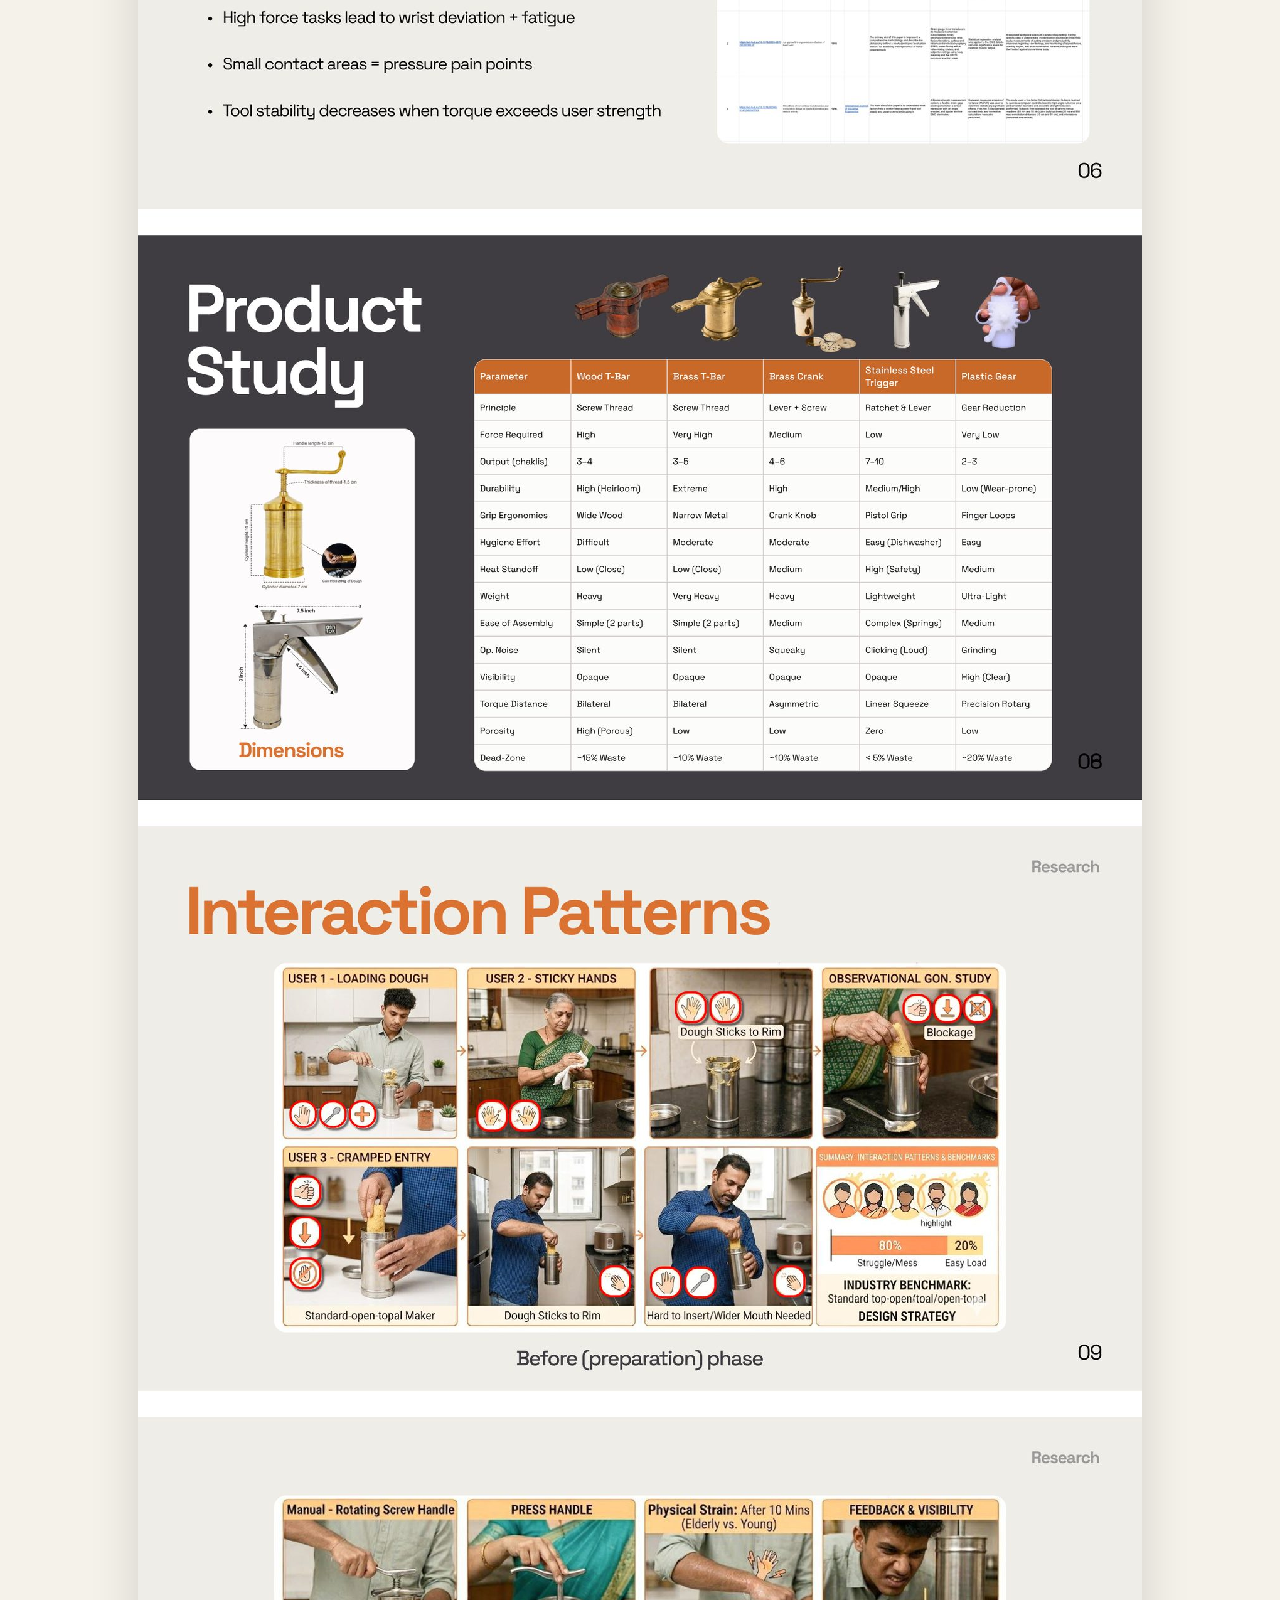
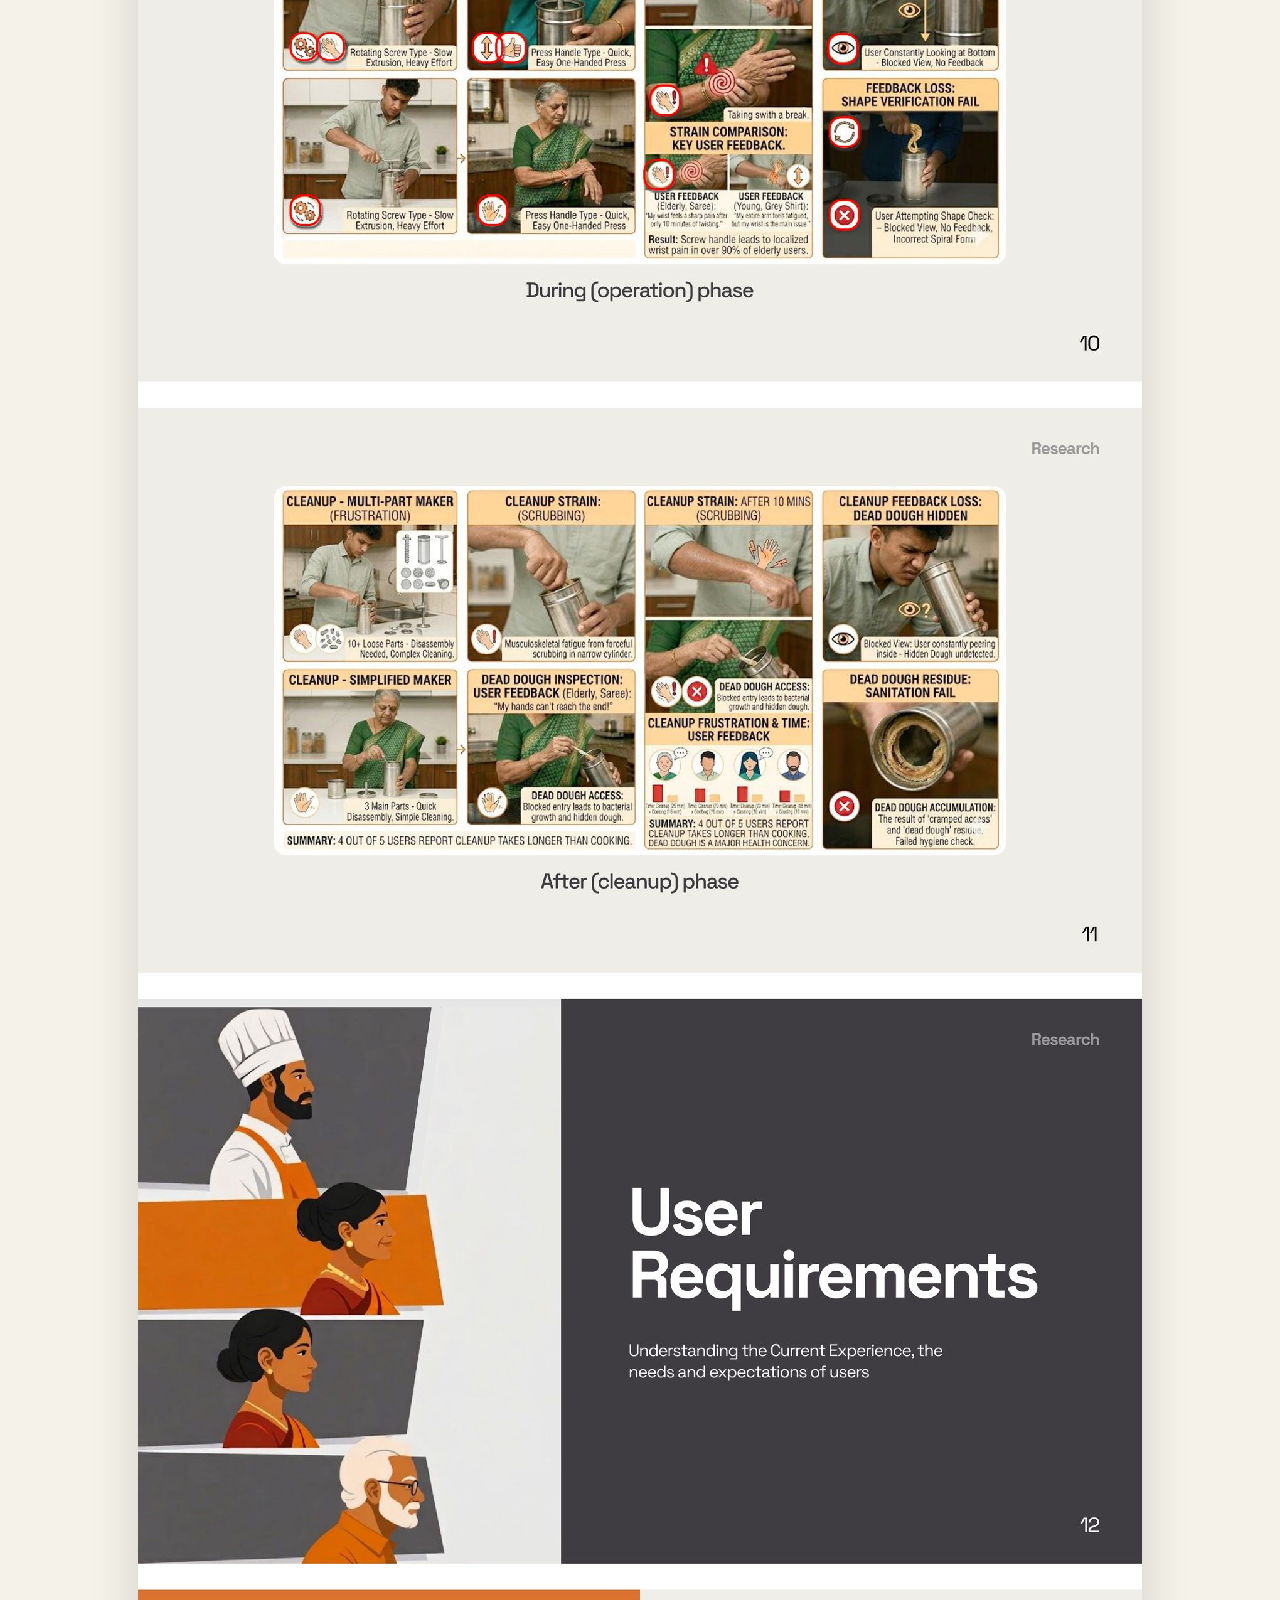
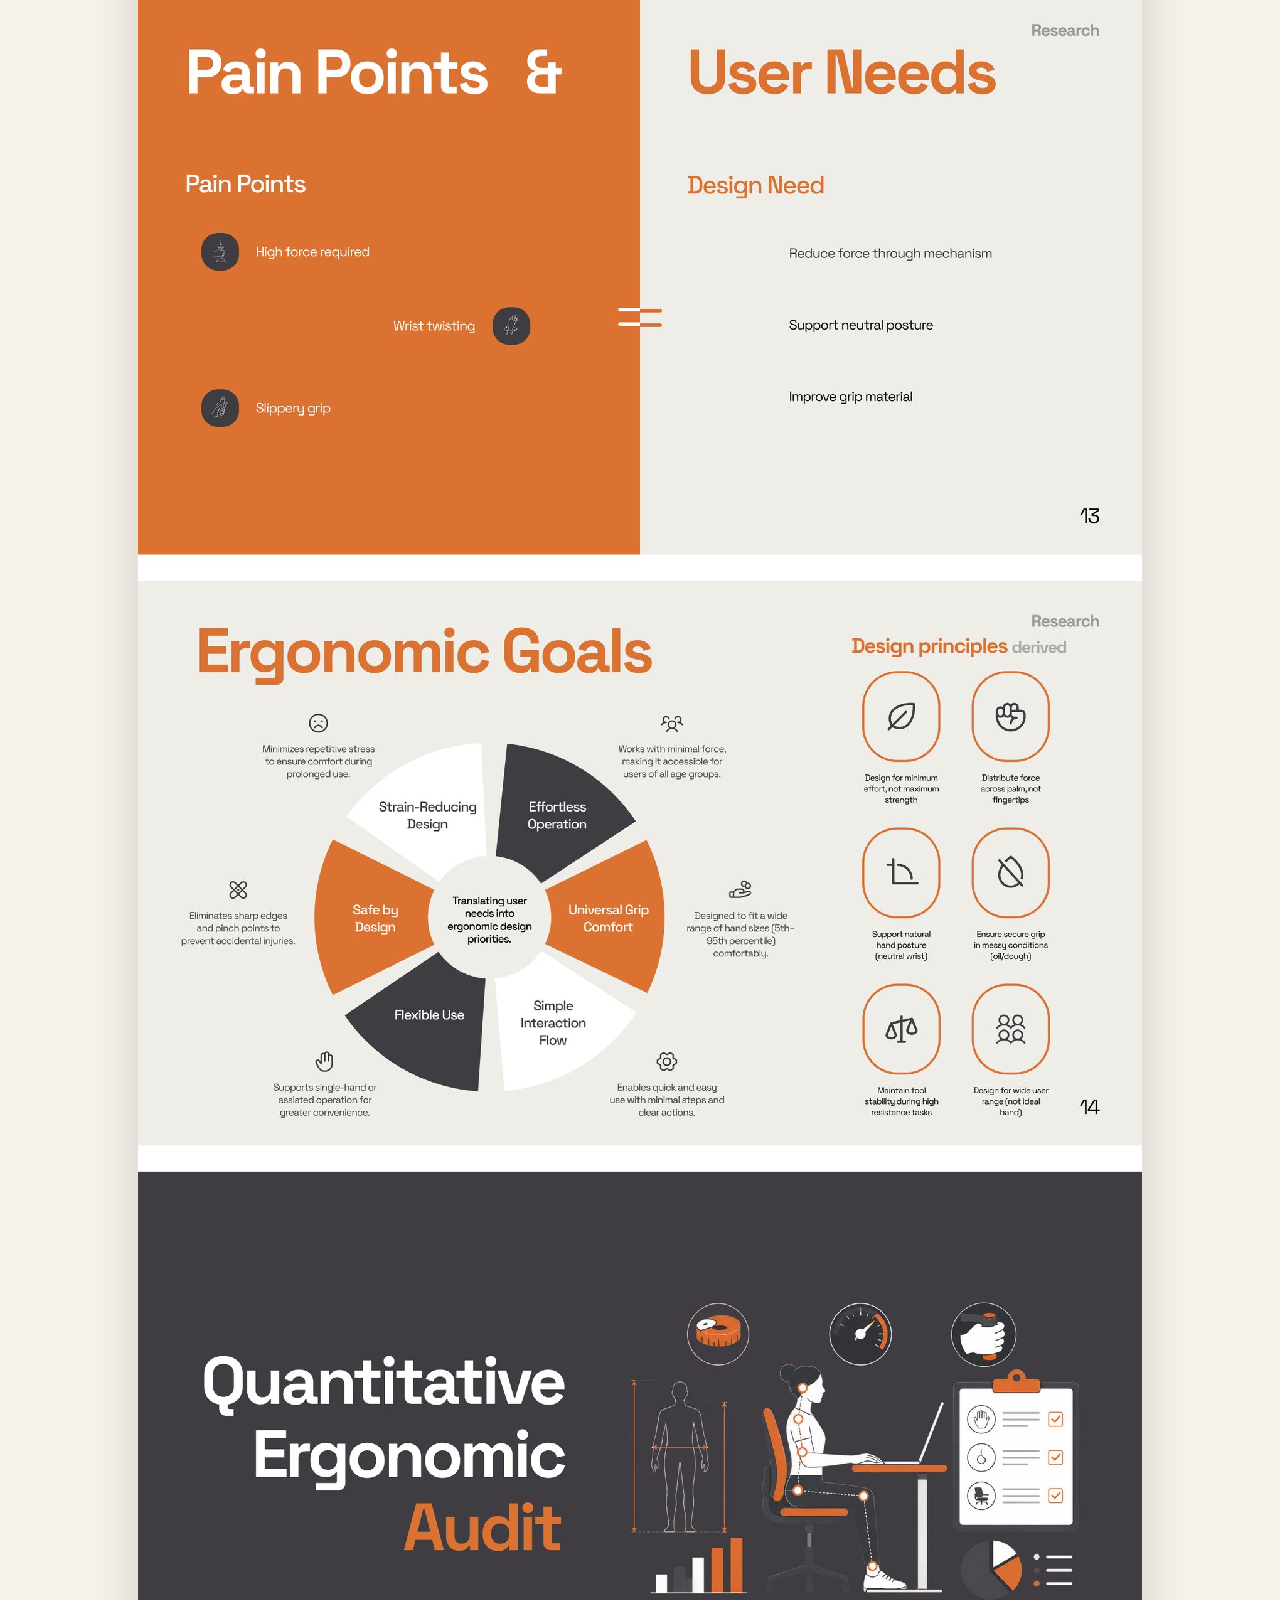
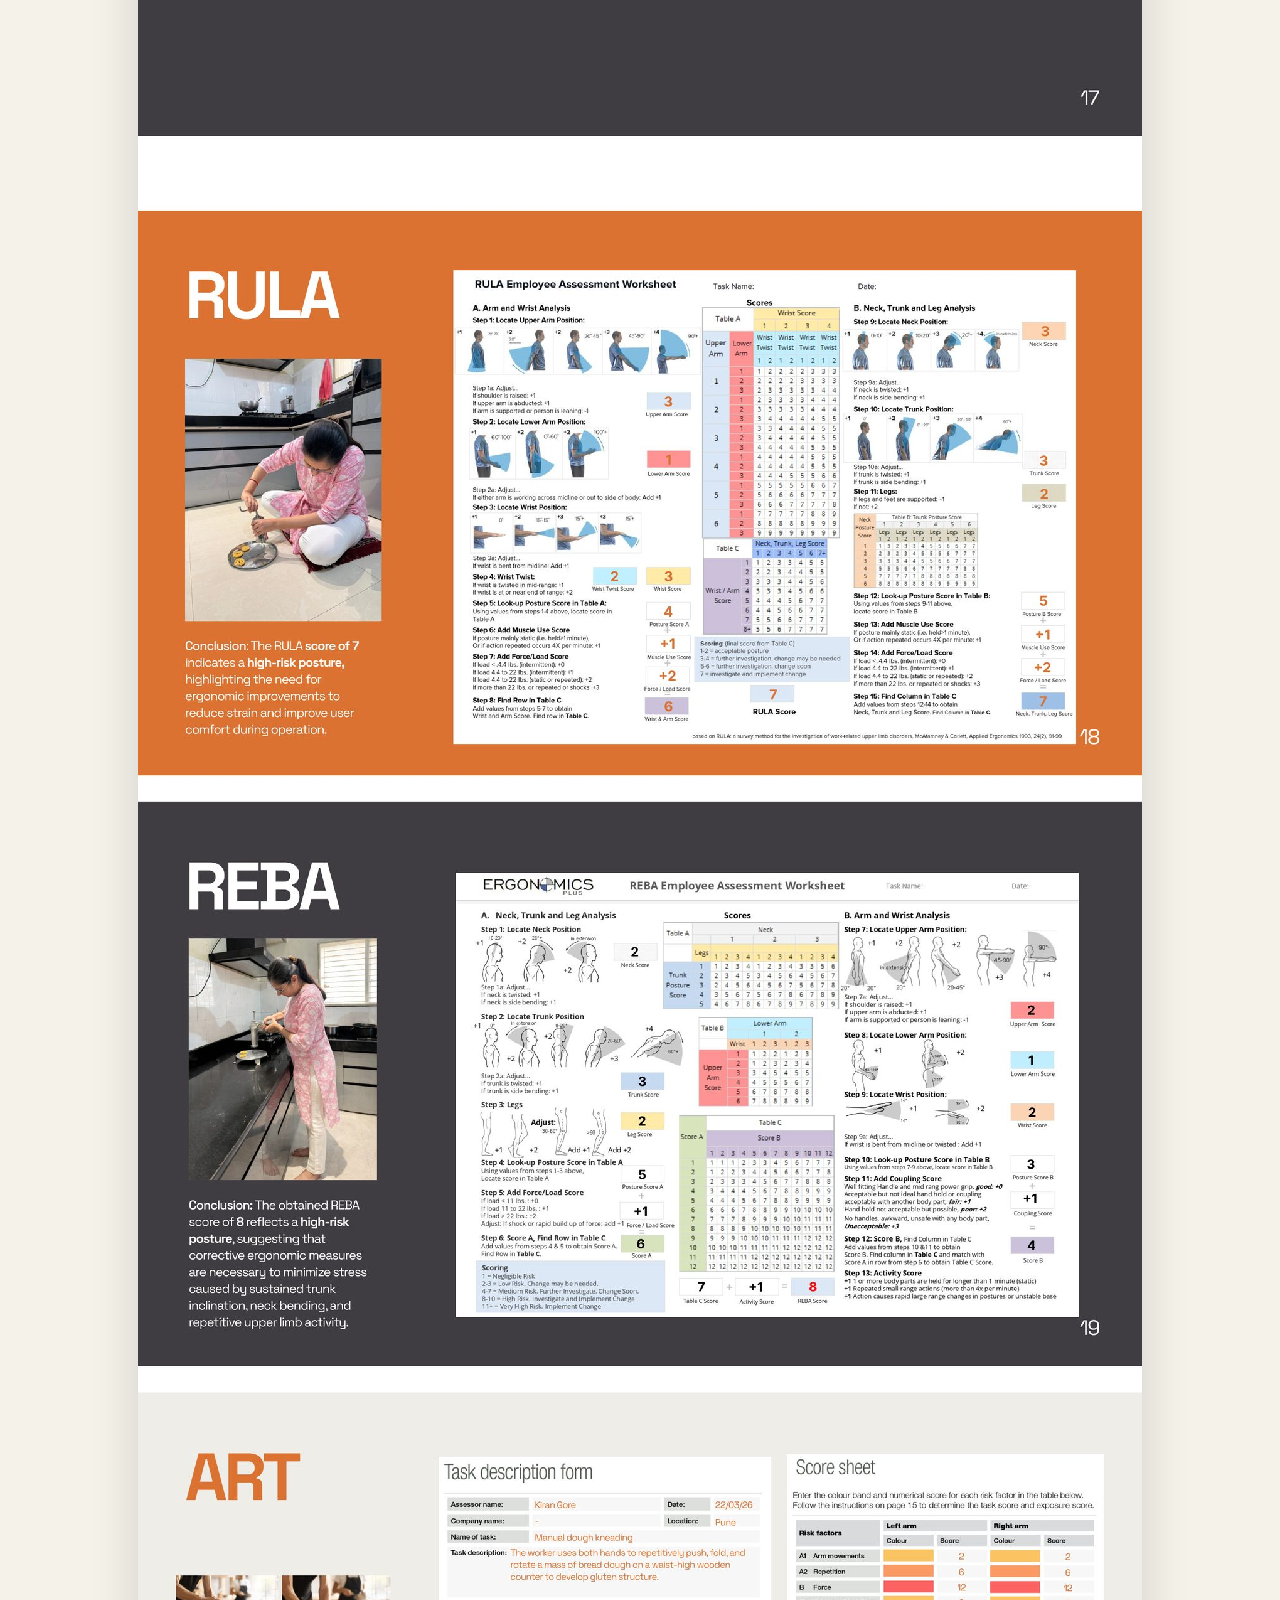
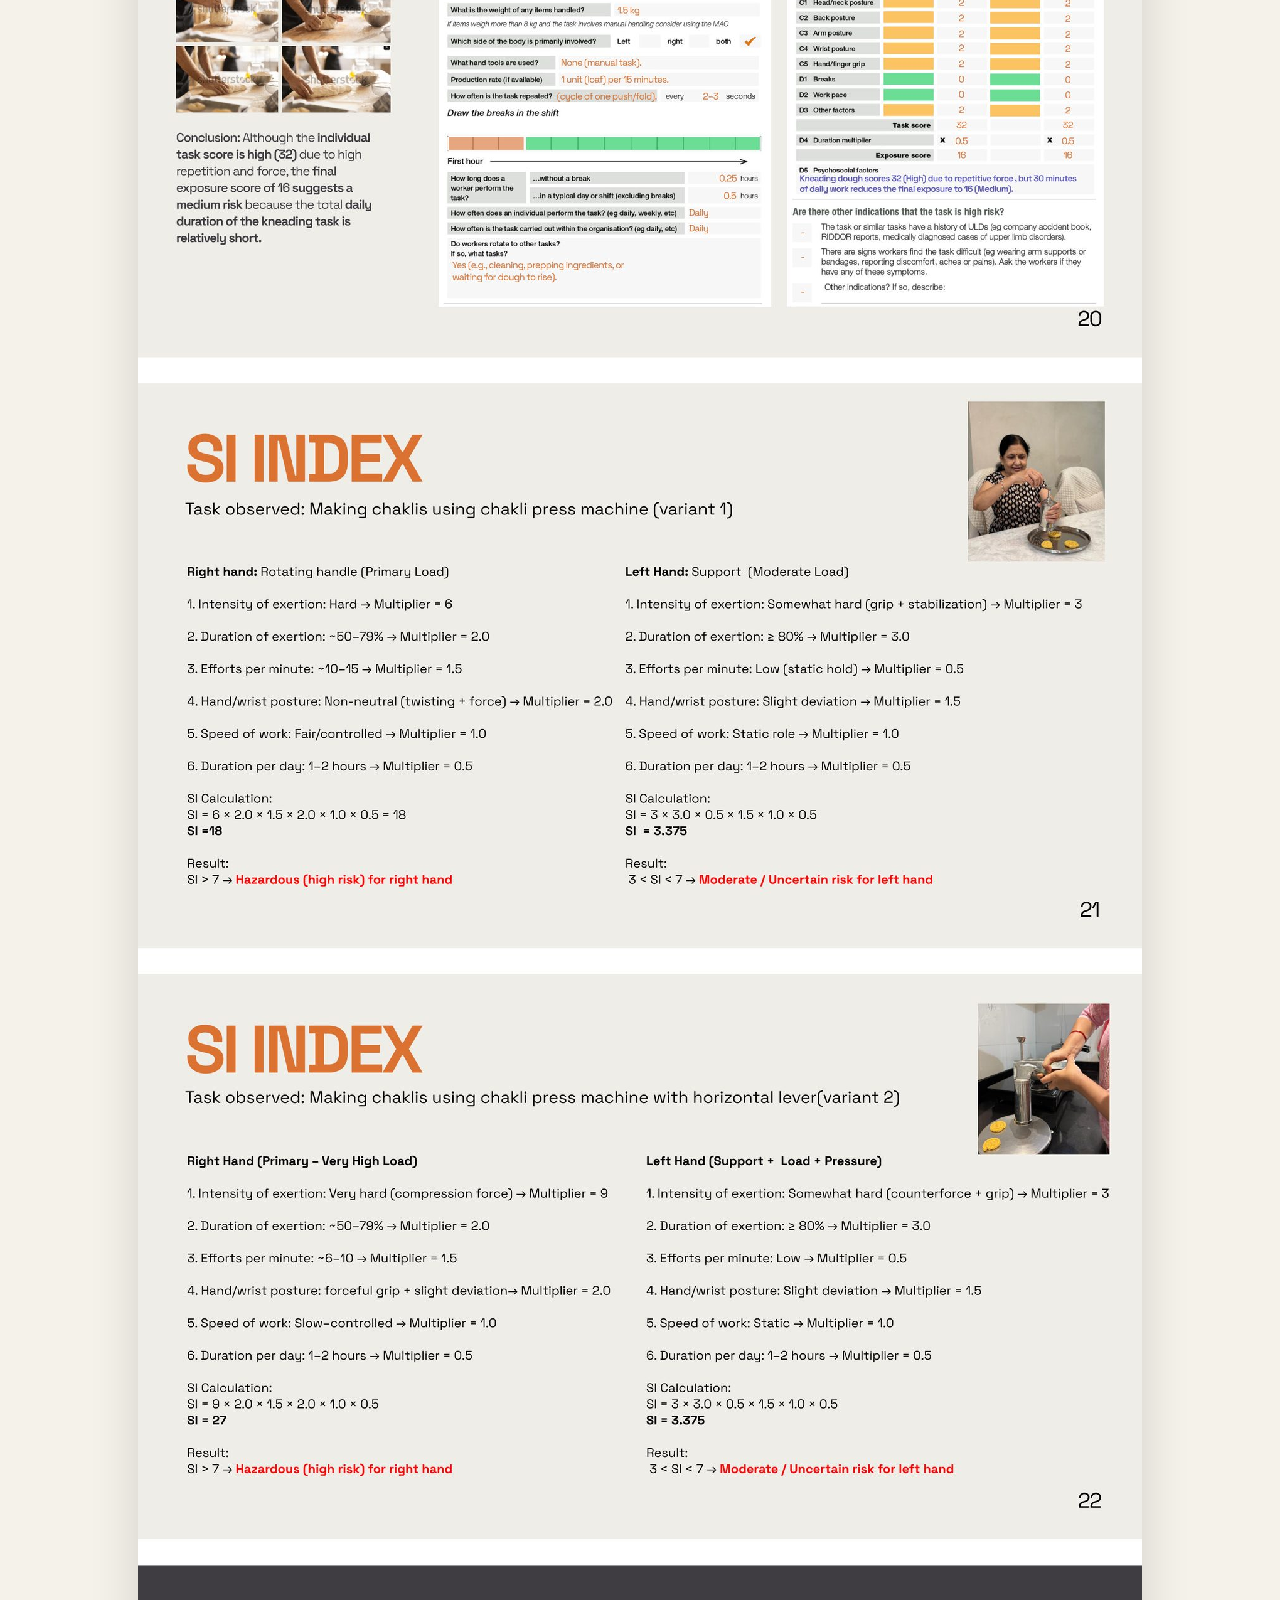
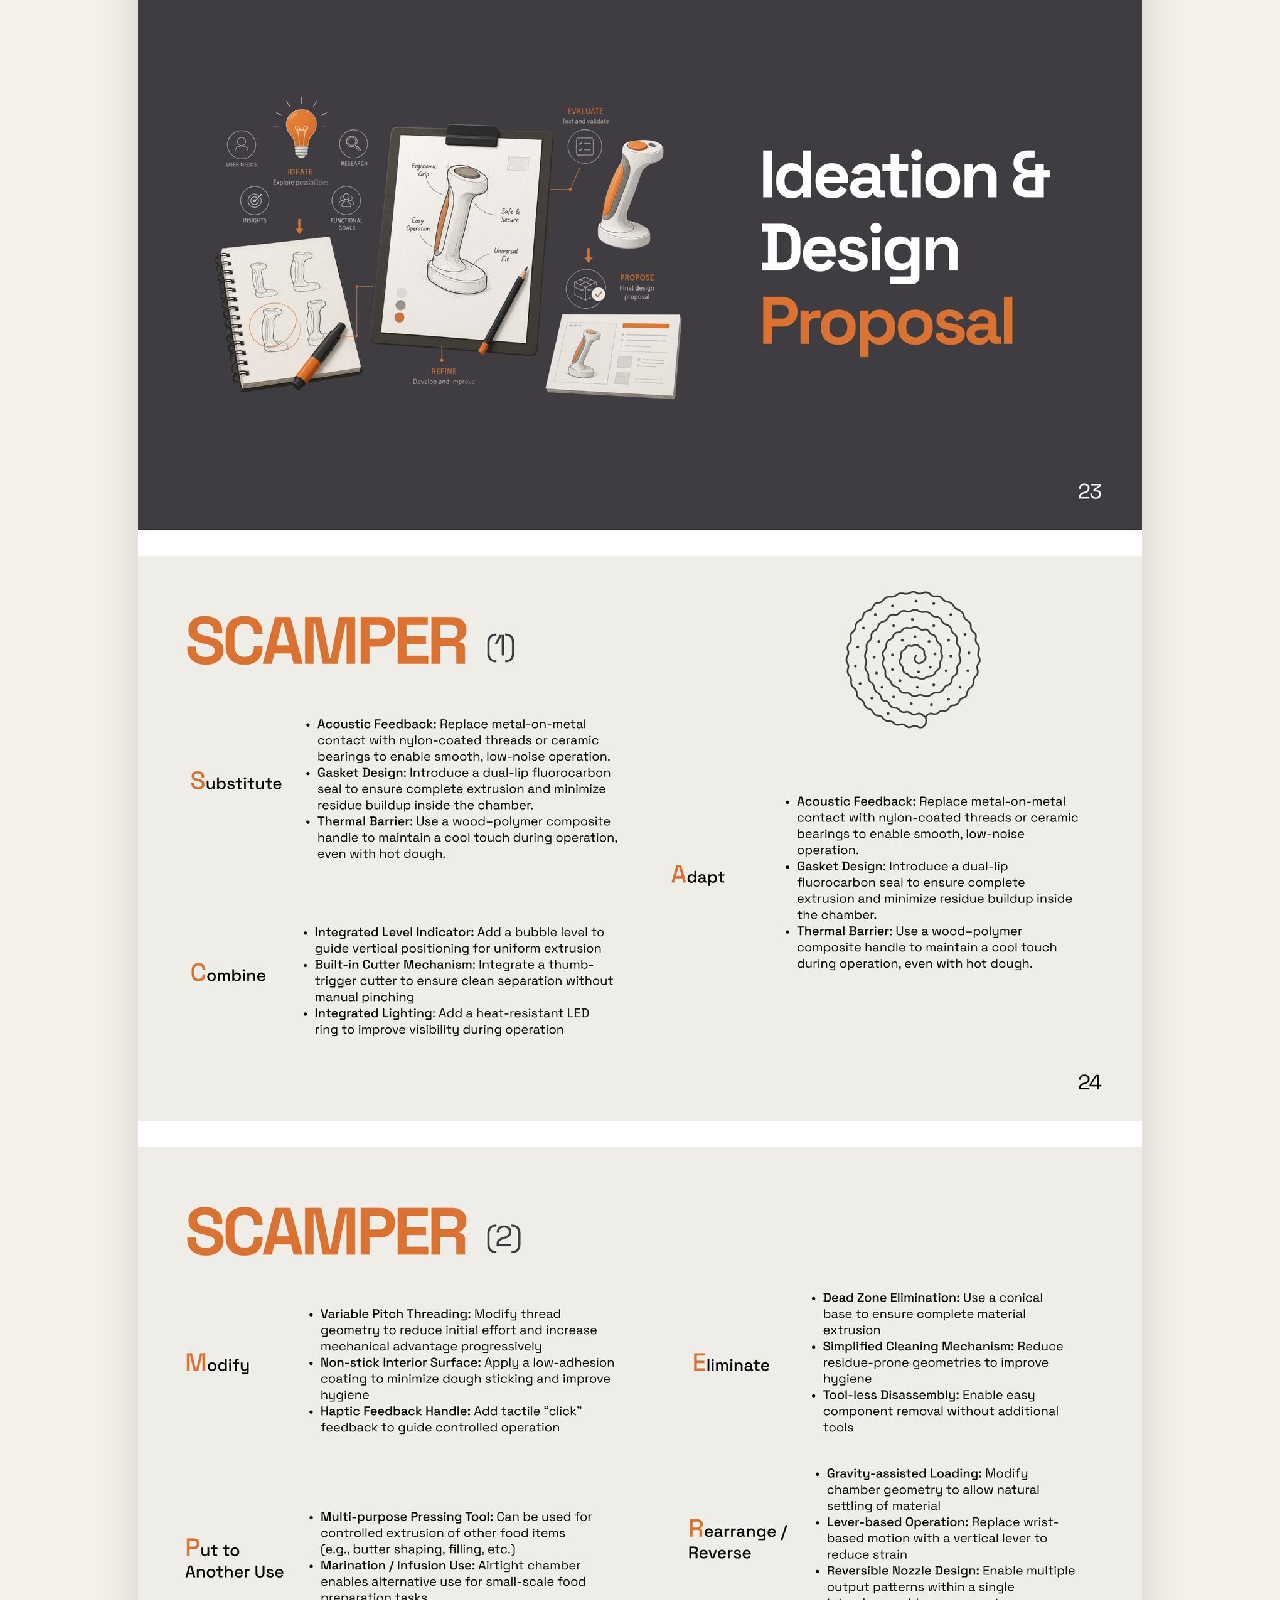
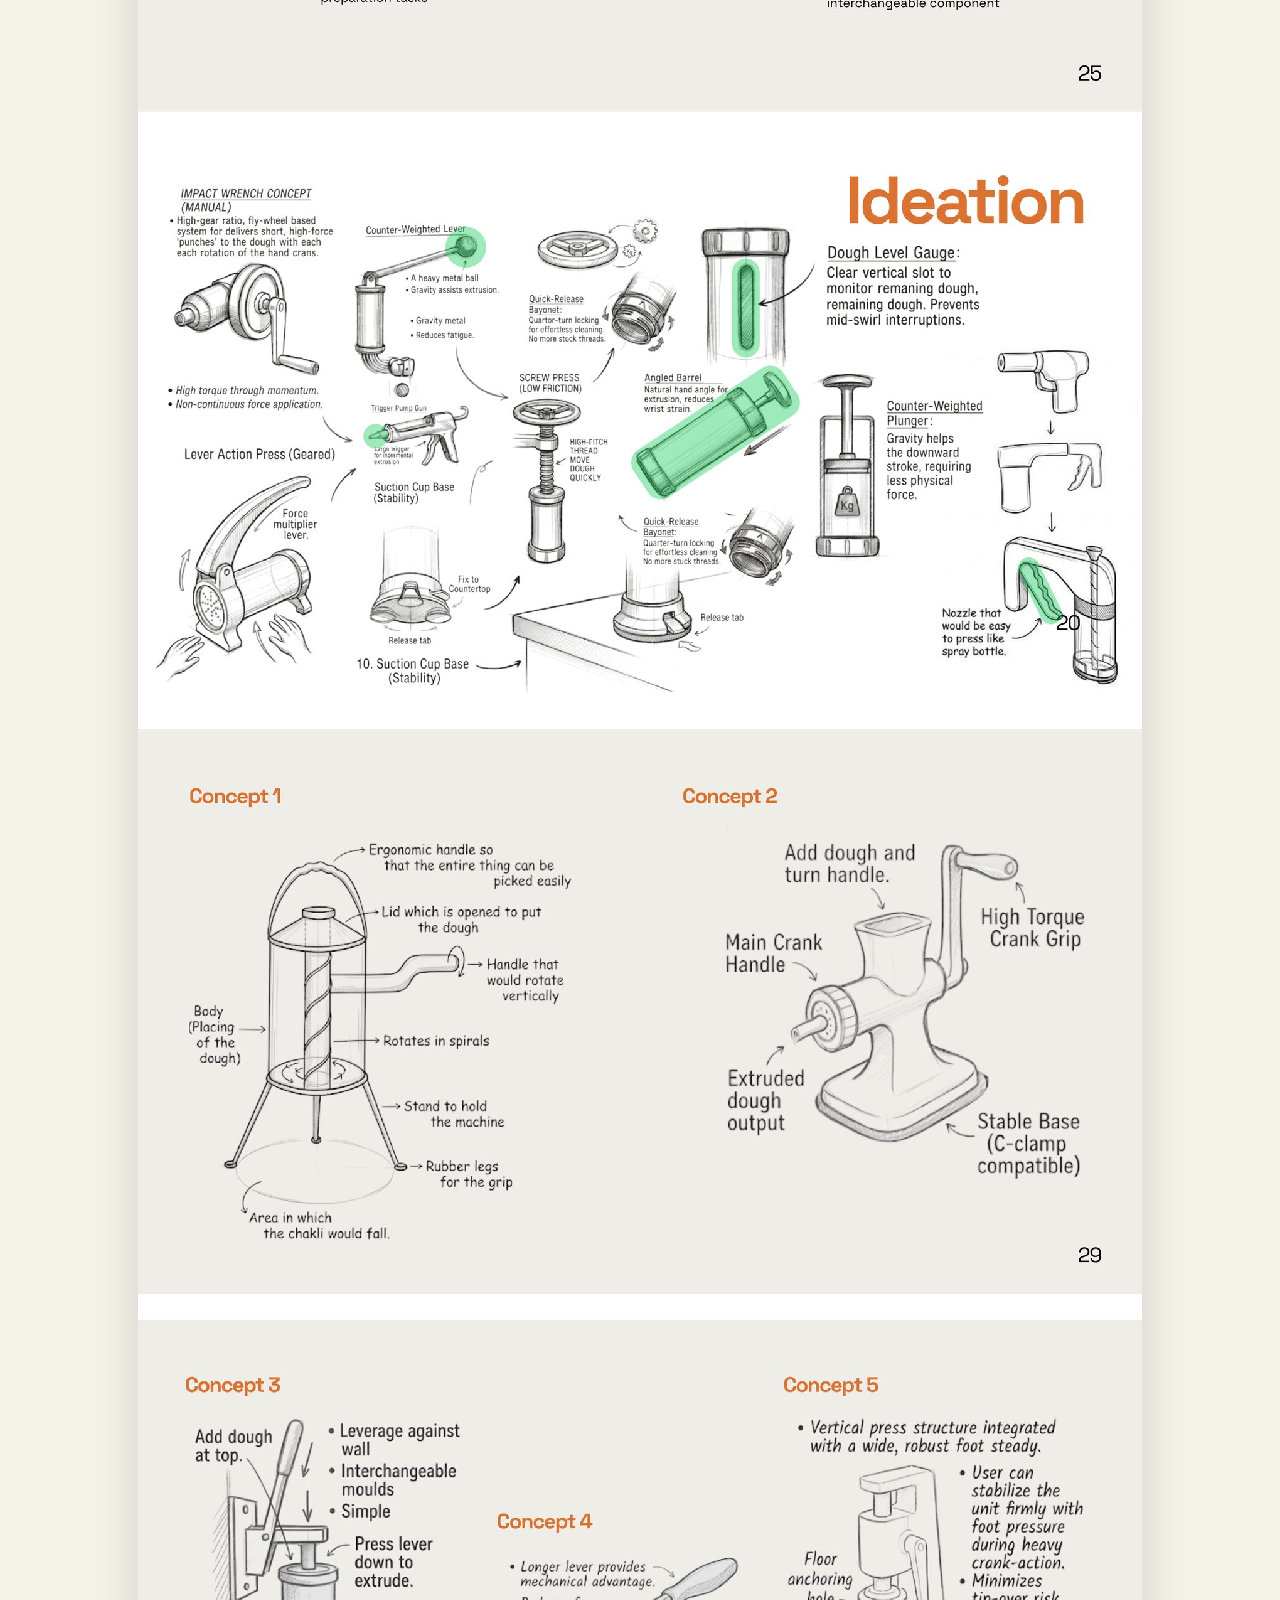
==== commit afc7d37e: "Make Chakli Maker the third project and keep Other projects to Hide & Seek only Co-Authored-By: Clau" ====
--- a/work/chakli.html
+++ b/work/chakli.html
@@ -49,7 +49,7 @@
 
 <main>
   <div class="cs-back-wrap">
-    <a href="other-projects.html" class="cs-back">← Back to Other Projects</a>
+    <a href="../index.html#work" class="cs-back">← Back to Work</a>
   </div>
 
   <div class="cs-hero">
@@ -62,7 +62,7 @@
   </div>
 
   <div class="cs-footer">
-    <a href="other-projects.html" class="cs-back">← Back to Other Projects</a>
+    <a href="../index.html#work" class="cs-back">← Back to Work</a>
   </div>
 </main>
 
